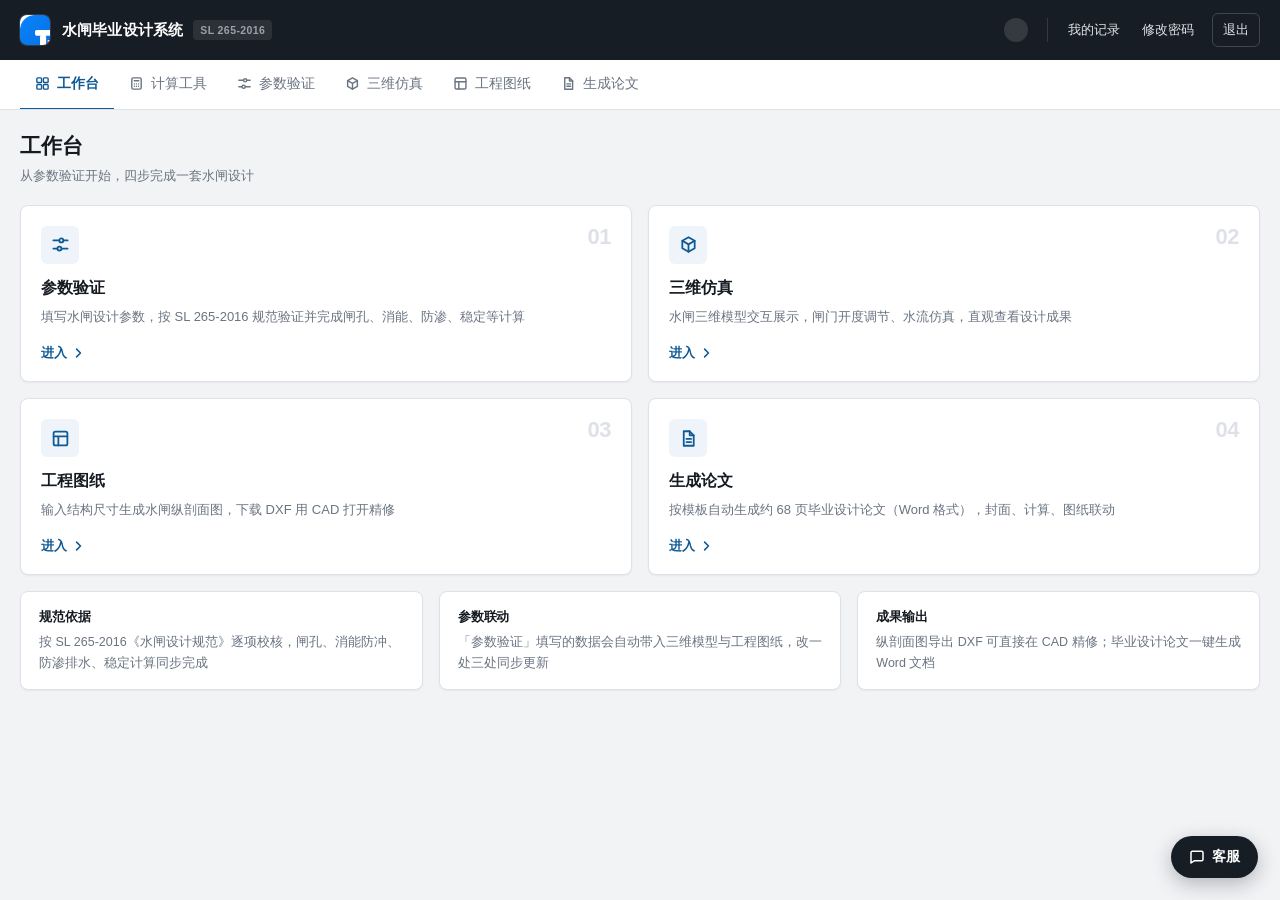
==== index.html @ 99d3f9a5 "修复：删除任务书后第2步仍残留旧识别参数（前端未清空DOM）+ 封面自动回填项一并撤回" ====
<!DOCTYPE html>
<html lang="zh-CN">
<head>
<meta charset="UTF-8">
<meta name="viewport" content="width=device-width, initial-scale=1.0">
<!-- PWA -->
<link rel="manifest" href="/static/manifest.json">
<meta name="theme-color" content="#171d24">
<meta name="apple-mobile-web-app-capable" content="yes">
<meta name="apple-mobile-web-app-status-bar-style" content="black-translucent">
<meta name="apple-mobile-web-app-title" content="水闸设计">
<link rel="icon" type="image/png" sizes="192x192" href="/static/icons/icon-192.png">
<link rel="apple-touch-icon" href="/static/icons/icon-512.png">
<title>水闸设计参数验证与毕业设计论文生成系统</title>
<link rel="stylesheet" href="/static/theme.css">
<style>
/* ================= 骨架 ================= */
.container { max-width: var(--page-w); margin: 0 auto; padding: 22px 20px 64px; }

/* ================= 工作台入口 ================= */
.home-cards { display: none; grid-template-columns: repeat(2, minmax(0, 1fr)); gap: 16px; }
.home-cards.show { display: grid; }
.home-card {
    display: flex; flex-direction: column;
    padding: 20px 20px 18px;
    background: var(--surface); border: 1px solid var(--line);
    border-radius: var(--r-lg); box-shadow: var(--sh-1);
    color: inherit; text-decoration: none;
    transition: border-color .15s, box-shadow .15s, transform .15s;
}
.home-card:hover {
    border-color: #c3ccd8; box-shadow: 0 6px 20px rgba(16,24,40,.10);
    text-decoration: none; transform: translateY(-1px);
}
.hc-top { display: flex; align-items: flex-start; justify-content: space-between; margin-bottom: 14px; }
.hc-icon {
    width: 38px; height: 38px; border-radius: var(--r-md); flex: none;
    display: flex; align-items: center; justify-content: center;
    background: var(--brand-wash); color: var(--brand);
}
.hc-icon svg { width: 19px; height: 19px; }
.hc-step {
    font-size: 22px; font-weight: 700; line-height: 1;
    color: var(--line); letter-spacing: -.02em; font-variant-numeric: tabular-nums;
}
.home-card h3 { font-size: 15.5px; font-weight: 600; margin-bottom: 7px; }
.home-card p { font-size: 13px; color: var(--ink-3); line-height: 1.65; flex: 1; }
.hc-go {
    display: inline-flex; align-items: center; gap: 4px; margin-top: 16px;
    font-size: 12.5px; font-weight: 600; color: var(--brand);
}
.hc-go svg { width: 14px; height: 14px; transition: transform .15s; }
.home-card:hover .hc-go svg { transform: translateX(3px); }

.home-foot { display: none; grid-template-columns: repeat(3, minmax(0, 1fr)); gap: 16px; margin-top: 16px; }
.home-foot.show { display: grid; }
.home-foot .item {
    background: var(--surface); border: 1px solid var(--line);
    border-radius: var(--r-lg); box-shadow: var(--sh-1); padding: 16px 18px;
}
.home-foot .item h4 { font-size: 13px; font-weight: 600; color: var(--ink-1); margin-bottom: 6px; }
.home-foot .item p { font-size: 12.5px; color: var(--ink-3); line-height: 1.65; }

/* ================= 参数表单 ================= */
#mainForm { display: none; }
.form-layout { display: grid; grid-template-columns: 200px minmax(0, 1fr); gap: 18px; align-items: start; }
.form-card {
    background: var(--surface); border: 1px solid var(--line);
    border-radius: var(--r-lg); box-shadow: var(--sh-1); overflow: hidden;
}
.form-card > .notice { margin: 16px 22px 0; }
.plan-seg {
    display: flex; align-items: center; gap: 14px; flex-wrap: wrap;
    padding: 13px 22px; background: var(--surface-2);
    border-bottom: 1px solid var(--line-soft);
}
.plan-seg .seg-label { font-size: 12.5px; font-weight: 600; color: var(--ink-2); }
.plan-seg .seg-note { font-size: 12px; color: var(--ink-4); }
.tand-row.hidden { display: none !important; }
.sub-title { font-size: 14.5px; color: var(--ink-1); margin-bottom: 14px; }

.section + .section { border-top: 1px solid var(--line-soft); }
.section-header {
    display: flex; align-items: center; justify-content: space-between; gap: 12px;
    padding: 13px 22px; cursor: pointer; user-select: none;
    transition: background-color .15s;
}
.section-header:hover { background: var(--surface-2); }
.section-header h2 { font-size: 14.5px; font-weight: 600; display: flex; align-items: center; gap: 10px; }
.section-header .idx {
    min-width: 24px; height: 24px; padding: 0 6px; border-radius: 5px;
    background: var(--brand); color: #fff;
    font-size: 12px; font-weight: 600; letter-spacing: .02em;
    display: flex; align-items: center; justify-content: center;
}
.section-header .arrow { display: flex; color: var(--ink-4); transition: transform .2s; }
.section-header .arrow svg { width: 15px; height: 15px; }
.section-header.collapsed .arrow { transform: rotate(-90deg); }
.section-body { padding: 18px 22px 22px; overflow: hidden; }
.section-body.collapsed { max-height: 0 !important; padding-top: 0 !important; padding-bottom: 0 !important; }

.form-row { display: grid; grid-template-columns: repeat(auto-fill, minmax(212px, 1fr)); gap: 15px 18px; }
.form-row + .form-row { margin-top: 15px; }
.form-group { display: flex; flex-direction: column; }
.form-group label { font-size: 12.5px; font-weight: 500; color: var(--ink-2); margin-bottom: 6px; }
.form-group label .unit { font-size: 11.5px; font-weight: 400; color: var(--ink-4); }
.form-group input, .form-group select, .form-group textarea {
    height: 36px; padding: 0 12px;
    border: 1px solid var(--line); border-radius: var(--r-md);
    font-size: 13.5px; color: var(--ink-1); background: var(--surface);
    transition: border-color .15s, box-shadow .15s;
}
.form-group textarea { height: auto; min-height: 76px; padding: 9px 12px; resize: vertical; }
.form-group input:focus, .form-group select:focus, .form-group textarea:focus {
    outline: none; border-color: var(--brand);
    box-shadow: 0 0 0 3px rgba(15, 90, 148, .12);
}
.form-group input[readonly] { background: var(--surface-2); color: var(--ink-3); }
.form-group .hint { font-size: 11.5px; color: var(--ink-4); margin-top: 5px; }

.actions {
    display: flex; gap: 10px; justify-content: flex-end; flex-wrap: wrap;
    padding: 16px 22px; background: var(--surface-2); border-top: 1px solid var(--line-soft);
}

/* ================= 结果面板 ================= */
.result-panel {
    display: none;
    background: var(--surface); border: 1px solid var(--line);
    border-radius: var(--r-lg); padding: 22px; margin-top: 18px;
    box-shadow: var(--sh-1);
}
.result-panel.show { display: block; }
.result-panel h2 { font-size: 16px; margin-bottom: 16px; display: flex; align-items: center; gap: 10px; flex-wrap: wrap; }
.result-panel > h2:first-child { padding-bottom: 13px; border-bottom: 1px solid var(--line-soft); }

.validation-item {
    display: flex; align-items: flex-start; gap: 10px;
    padding: 9px 14px; margin-bottom: 6px;
    border-radius: var(--r-md); border: 1px solid transparent;
    font-size: 13.5px;
}
.validation-item.pass { background: var(--ok-wash); color: var(--ok); border-color: #cfe6db; }
.validation-item.fail { background: var(--danger-wash); color: var(--danger); border-color: #f0d3d3; }
.validation-item.warn { background: var(--warn-wash); color: var(--warn); border-color: #eddfbe; }

.calc-results { margin-top: 20px; }
.calc-results h3 { font-size: 13.5px; font-weight: 600; margin-bottom: 10px; color: var(--ink-2); }
.calc-results table { width: 100%; border-collapse: collapse; font-size: 13px; }
.calc-results th, .calc-results td { padding: 8px 12px; text-align: left; border-bottom: 1px solid var(--line-soft); }
.calc-results th {
    background: var(--surface-2); color: var(--ink-3);
    font-weight: 600; font-size: 12px; border-bottom: 1px solid var(--line);
}
.calc-results tr:nth-child(even) td { background: #fafbfc; }

.progress-bar { width: 100%; height: 4px; background: var(--line-soft); border-radius: 99px; margin: 18px 0; overflow: hidden; }
.progress-bar .fill { height: 100%; background: var(--brand); border-radius: 99px; transition: width .4s ease; }
.color-dot { width: 8px; height: 8px; border-radius: 50%; flex-shrink: 0; }

/* ================= 三维仿真 ================= */
.model-panel {
    display: none; margin-top: 18px;
    background: var(--surface); border: 1px solid var(--line);
    border-radius: var(--r-lg); box-shadow: var(--sh-1); overflow: hidden;
}
.model-panel.show { display: block; }
.model-header {
    background: var(--bar); color: #fff;
    padding: 11px 20px;
    display: flex; align-items: center; justify-content: space-between;
    gap: 12px; flex-wrap: wrap;
}
.model-header h2 { font-size: 14.5px; font-weight: 600; color: #fff; }
.model-toolbar { display: flex; gap: 6px; flex-wrap: wrap; }
.model-toolbar button {
    height: 28px; padding: 0 11px;
    border: 1px solid rgba(255,255,255,.18); border-radius: var(--r-sm);
    background: transparent; color: var(--bar-ink);
    font-size: 12.5px; font-weight: 500; cursor: pointer;
    transition: background-color .15s, color .15s, border-color .15s;
}
.model-toolbar button:hover { background: rgba(255,255,255,.1); }
.model-toolbar button.active { background: #fff; color: var(--ink-1); border-color: transparent; }
.gate-control {
    display: flex; align-items: center; gap: 14px; flex-wrap: wrap;
    padding: 11px 20px; background: var(--surface-2);
    border-bottom: 1px solid var(--line-soft);
}
.gate-control .gate-label { font-size: 12.5px; font-weight: 600; color: var(--ink-2); white-space: nowrap; }
.gate-control input[type="range"] { flex: 1; min-width: 160px; accent-color: var(--brand); cursor: pointer; }
.gate-control .gate-value {
    font-size: 13px; font-weight: 600; color: var(--brand);
    min-width: 42px; text-align: center; font-variant-numeric: tabular-nums;
}
.gate-control .gate-flow { font-size: 12px; color: var(--ink-3); white-space: nowrap; }
/* 论文页双栏 */
.thesis-layout { display: grid; grid-template-columns: minmax(0, 1fr) 300px; gap: 24px; align-items: start; }
.thesis-form { grid-template-columns: repeat(auto-fill, minmax(210px, 1fr)); }
.side-card {
    background: var(--surface-2); border: 1px solid var(--line);
    border-radius: var(--r-lg); padding: 18px;
}
.side-label { font-size: 11.5px; font-weight: 600; letter-spacing: .05em; color: var(--ink-4); }
.side-note { font-size: 13px; color: var(--ink-2); margin-top: 6px; line-height: 1.6; }
.side-btn { width: 100%; margin-top: 16px; }
.side-list { margin: 16px 0 0; padding: 16px 0 0; list-style: none; border-top: 1px solid var(--line); }
.side-list li { position: relative; padding-left: 15px; font-size: 12.5px; color: var(--ink-3); line-height: 1.75; }
.side-list li::before {
    content: ''; position: absolute; left: 0; top: 9px;
    width: 5px; height: 5px; border-radius: 50%; background: var(--ink-4);
}
.side-card .status { font-size: 12.5px; color: var(--ink-4); margin-top: 10px; text-align: center; }
.sub-note { font-size: 12px; font-weight: 400; color: var(--ink-4); margin-left: 8px; }

/* ---- 上传卡片 ---- */
.doc-grid { display: grid; grid-template-columns: repeat(2, minmax(0, 1fr)); gap: 16px; }
.doc-card {
    background: var(--surface); border: 1px solid var(--line);
    border-radius: var(--r-lg); padding: 16px 16px 14px;
    transition: border-color .15s, box-shadow .15s;
}
.doc-card.filled { border-color: #a9c7ea; box-shadow: 0 0 0 3px rgba(0,102,204,.06); }
.doc-head { display: flex; align-items: center; gap: 8px; margin-bottom: 5px; }
.doc-badge {
    font-size: 10.5px; font-weight: 600; padding: 2px 7px; border-radius: 5px;
    background: #fdecec; color: #c0392b; letter-spacing: .02em;
}
.doc-badge-opt { background: var(--brand-wash); color: var(--brand); }
.doc-name { font-size: 13.5px; font-weight: 600; color: var(--ink-1); }
.doc-desc { font-size: 12px; color: var(--ink-4); line-height: 1.6; margin-bottom: 12px; min-height: 34px; }
.doc-drop {
    display: flex; flex-direction: column; align-items: center; justify-content: center; gap: 5px;
    padding: 20px 12px; cursor: pointer; text-align: center;
    border: 1.5px dashed var(--line); border-radius: var(--r-md);
    background: var(--surface-2);
    transition: border-color .15s, background-color .15s;
}
.doc-drop:hover { border-color: var(--brand); background: var(--brand-wash); }
.doc-drop input[type=file] { display: none; }
.doc-ico { display: flex; color: var(--ink-4); }
.doc-ico svg { width: 22px; height: 22px; }
.doc-cta { font-size: 12.5px; font-weight: 600; color: var(--brand); }
.doc-hint { font-size: 11.5px; color: var(--ink-4); }
.doc-file {
    display: flex; align-items: center; gap: 9px; margin-top: 12px;
    padding: 10px 12px; border-radius: var(--r-md);
    background: #f3f8fd; border: 1px solid #cfe1f4;
}
.doc-ok { display: flex; color: #1d8348; flex: none; }
.doc-ok svg { width: 14px; height: 14px; }
.doc-file-name {
    flex: 1; min-width: 0; font-size: 12.5px; color: var(--ink-1);
    overflow: hidden; text-overflow: ellipsis; white-space: nowrap;
}
.doc-del {
    flex: none; font-size: 12px; color: var(--ink-4); cursor: pointer;
    background: none; border: none; padding: 2px 4px;
}
.doc-del:hover { color: #c0392b; text-decoration: underline; }
.doc-msg { font-size: 12px; line-height: 1.6; margin-top: 9px; }
.doc-msg.ok { color: #1d8348; }
.doc-msg.warn { color: #b7791f; }
.doc-msg.err { color: #c0392b; }
.doc-card.uploading .doc-drop { opacity: .55; pointer-events: none; }

/* ---- 解析结果校对表 ---- */
.parse-grid {
    display: grid; grid-template-columns: repeat(auto-fill, minmax(230px, 1fr));
    gap: 12px 16px; margin-top: 14px;
    padding: 16px 18px; border: 1px solid var(--line); border-radius: var(--r-lg);
    background: var(--surface-2);
}
.parse-item { display: flex; flex-direction: column; }
.parse-item label {
    font-size: 12px; font-weight: 500; color: var(--ink-2); margin-bottom: 5px;
    display: flex; align-items: center; gap: 5px;
}
.parse-item label .unit { font-size: 11px; font-weight: 400; color: var(--ink-4); }
.parse-item input {
    height: 32px; padding: 0 10px; font-size: 13px;
    border: 1px solid var(--line); border-radius: var(--r-md);
    background: var(--surface); color: var(--ink-1);
}
.parse-item input:focus { outline: none; border-color: var(--brand); box-shadow: 0 0 0 3px rgba(0,102,204,.10); }
.parse-item .from {
    font-size: 10.5px; color: var(--ink-4); margin-top: 4px;
    overflow: hidden; text-overflow: ellipsis; white-space: nowrap;
}
.parse-empty { font-size: 13px; color: var(--ink-4); padding: 14px 2px; }

.model-body {
    position: relative; width: 100%; height: clamp(440px, 64vh, 720px);
    background: linear-gradient(180deg, #d9e7f3 0%, #eaf1f7 55%, #f6f8fa 100%);
    cursor: grab;
}
.model-body:active { cursor: grabbing; }
.model-body canvas { display: block; }
.model-legend {
    position: absolute; bottom: 14px; left: 14px;
    background: rgba(21,26,33,.82); color: #e6eaf0;
    padding: 8px 12px; border-radius: var(--r-md);
    font-size: 11.5px; line-height: 1.9;
}
.model-legend span { display: inline-block; margin-right: 12px; }
.model-legend .dot { display: inline-block; width: 9px; height: 9px; border-radius: 2px; margin-right: 5px; vertical-align: middle; }
.model-info {
    position: absolute; top: 14px; right: 14px;
    background: rgba(21,26,33,.82); color: #e6eaf0;
    padding: 7px 12px; border-radius: var(--r-md);
    font-size: 11.5px; text-align: right;
}

/* ================= 加载遮罩 ================= */
.loading {
    display: none; position: fixed; inset: 0; z-index: 1000;
    background: rgba(18,24,32,.55); backdrop-filter: blur(2px);
    flex-direction: column; justify-content: center; align-items: center;
}
.loading.show { display: flex; }
.loading-text { color: #fff; margin-top: 14px; font-size: 14px; font-weight: 500; }

/* ================= 移动端 ================= */
@media (max-width: 1080px) {
    .form-layout { grid-template-columns: 1fr; }
    .rail { display: none; }
    .thesis-layout { grid-template-columns: 1fr; }
    .doc-grid { grid-template-columns: 1fr; }
    .home-foot { grid-template-columns: 1fr; }
}
@media (max-width: 768px) {
    .container { padding: 16px 12px 48px; }
    .home-cards { grid-template-columns: 1fr; }
    .form-row { grid-template-columns: 1fr; }
    .plan-seg { padding: 12px 16px; gap: 10px; }
    .section-header { padding: 13px 16px; }
    .section-body { padding: 16px 16px 20px; }
    .actions { flex-direction: column-reverse; }
    .actions .btn { width: 100%; }
    .result-panel { padding: 16px; }
    .model-body { height: 340px; }
    .model-toolbar button { padding: 0 8px; font-size: 11.5px; }
    .home-card { padding: 16px; }
    .hc-go { display: none; }
}
</style>

</head>
<body>
<header class="appbar">
    <div class="appbar-in">
        <img class="appbar-logo" src="/static/icons/icon-192.png" alt="">
        <div class="appbar-text">
            <h1>水闸毕业设计系统</h1>
            <span class="ver">SL 265-2016</span>
        </div>
        <nav class="appbar-user">
            <span class="me"><span class="av" id="userAvatar"></span><span id="userName"></span></span>
            <a href="/records">我的记录</a>
            <a href="/change-password">修改密码</a>
            <a href="/admin" id="adminLink" style="display:none">管理</a>
            <a href="/logout" class="out">退出</a>
        </nav>
    </div>
</header>

<nav class="navbar">
  <div class="navbar-in" id="flowNav">
        <a href="/" data-m="home"><svg viewBox="0 0 16 16" fill="none" stroke="currentColor" stroke-width="1.5" stroke-linecap="round" stroke-linejoin="round"><rect x="2" y="2" width="5" height="5" rx="1"/><rect x="9" y="2" width="5" height="5" rx="1"/><rect x="2" y="9" width="5" height="5" rx="1"/><rect x="9" y="9" width="5" height="5" rx="1"/></svg>工作台</a>
        <a href="/tool" data-m="tool"><svg viewBox="0 0 16 16" fill="none" stroke="currentColor" stroke-width="1.5" stroke-linecap="round" stroke-linejoin="round"><rect x="3" y="2" width="10" height="12" rx="1.5"/><path d="M5.6 5h4.8"/><path d="M5.8 8.4h.01M8 8.4h.01M10.2 8.4h.01M5.8 11h.01M8 11h.01M10.2 11h.01"/></svg>计算工具</a>
        <a href="/verify" data-m="verify"><svg viewBox="0 0 16 16" fill="none" stroke="currentColor" stroke-width="1.5" stroke-linecap="round" stroke-linejoin="round"><path d="M2 4.6h5M10.6 4.6H14M2 11.4h3.4M9 11.4H14"/><circle cx="8.7" cy="4.6" r="1.7"/><circle cx="7.1" cy="11.4" r="1.7"/></svg>参数验证</a>
        <a href="/model" data-m="model"><svg viewBox="0 0 16 16" fill="none" stroke="currentColor" stroke-width="1.5" stroke-linecap="round" stroke-linejoin="round"><path d="M8 1.9l5.2 3v6.2L8 14.1 2.8 11.1V4.9z"/><path d="M2.8 4.9L8 7.9l5.2-3M8 7.9v6.2"/></svg>三维仿真</a>
        <a href="/drawing" data-m="drawing"><svg viewBox="0 0 16 16" fill="none" stroke="currentColor" stroke-width="1.5" stroke-linecap="round" stroke-linejoin="round"><rect x="2.2" y="2.2" width="11.6" height="11.6" rx="1.4"/><path d="M2.2 6.2h11.6M6.2 6.2v7.6"/></svg>工程图纸</a>
        <a href="/thesis" data-m="thesis"><svg viewBox="0 0 16 16" fill="none" stroke="currentColor" stroke-width="1.5" stroke-linecap="round" stroke-linejoin="round"><path d="M4 1.9h5l3.4 3.4v8.8H4z"/><path d="M9 1.9v3.4h3.4"/><path d="M6.3 8.4h3.9M6.3 11h3.9"/></svg>生成论文</a>
    
  </div>
</nav>

<div class="container">

    <!-- 页头（按页面模式由 JS 填充） -->
    <div class="page-head">
        <div>
            <h1 id="phTitle">工作台</h1>
            <p id="phSub">从参数验证开始，四步完成一套水闸设计</p>
        </div>
        <div class="ph-side" id="phSide"></div>
    </div>

    <!-- 工作台首页 -->
    <div id="homeCards" class="home-cards">
        <a class="home-card" href="/verify">
            <div class="hc-top">
                <span class="hc-icon"><svg viewBox="0 0 16 16" fill="none" stroke="currentColor" stroke-width="1.5" stroke-linecap="round" stroke-linejoin="round"><path d="M2 4.6h5M10.6 4.6H14M2 11.4h3.4M9 11.4H14"/><circle cx="8.7" cy="4.6" r="1.7"/><circle cx="7.1" cy="11.4" r="1.7"/></svg></span>
                <span class="hc-step">01</span>
            </div>
            <h3>参数验证</h3>
            <p>填写水闸设计参数，按 SL 265-2016 规范验证并完成闸孔、消能、防渗、稳定等计算</p>
            <span class="hc-go">进入<svg viewBox="0 0 16 16" fill="none" stroke="currentColor" stroke-width="1.8" stroke-linecap="round" stroke-linejoin="round"><path d="M6.4 3.6L10.8 8l-4.4 4.4"/></svg></span>
        </a>
        <a class="home-card" href="/model">
            <div class="hc-top">
                <span class="hc-icon"><svg viewBox="0 0 16 16" fill="none" stroke="currentColor" stroke-width="1.5" stroke-linecap="round" stroke-linejoin="round"><path d="M8 1.9l5.2 3v6.2L8 14.1 2.8 11.1V4.9z"/><path d="M2.8 4.9L8 7.9l5.2-3M8 7.9v6.2"/></svg></span>
                <span class="hc-step">02</span>
            </div>
            <h3>三维仿真</h3>
            <p>水闸三维模型交互展示，闸门开度调节、水流仿真，直观查看设计成果</p>
            <span class="hc-go">进入<svg viewBox="0 0 16 16" fill="none" stroke="currentColor" stroke-width="1.8" stroke-linecap="round" stroke-linejoin="round"><path d="M6.4 3.6L10.8 8l-4.4 4.4"/></svg></span>
        </a>
        <a class="home-card" href="/drawing">
            <div class="hc-top">
                <span class="hc-icon"><svg viewBox="0 0 16 16" fill="none" stroke="currentColor" stroke-width="1.5" stroke-linecap="round" stroke-linejoin="round"><rect x="2.2" y="2.2" width="11.6" height="11.6" rx="1.4"/><path d="M2.2 6.2h11.6M6.2 6.2v7.6"/></svg></span>
                <span class="hc-step">03</span>
            </div>
            <h3>工程图纸</h3>
            <p>输入结构尺寸生成水闸纵剖面图，下载 DXF 用 CAD 打开精修</p>
            <span class="hc-go">进入<svg viewBox="0 0 16 16" fill="none" stroke="currentColor" stroke-width="1.8" stroke-linecap="round" stroke-linejoin="round"><path d="M6.4 3.6L10.8 8l-4.4 4.4"/></svg></span>
        </a>
        <a class="home-card" href="/thesis">
            <div class="hc-top">
                <span class="hc-icon"><svg viewBox="0 0 16 16" fill="none" stroke="currentColor" stroke-width="1.5" stroke-linecap="round" stroke-linejoin="round"><path d="M4 1.9h5l3.4 3.4v8.8H4z"/><path d="M9 1.9v3.4h3.4"/><path d="M6.3 8.4h3.9M6.3 11h3.9"/></svg></span>
                <span class="hc-step">04</span>
            </div>
            <h3>生成论文</h3>
            <p>按模板自动生成约 68 页毕业设计论文（Word 格式），封面、计算、图纸联动</p>
            <span class="hc-go">进入<svg viewBox="0 0 16 16" fill="none" stroke="currentColor" stroke-width="1.8" stroke-linecap="round" stroke-linejoin="round"><path d="M6.4 3.6L10.8 8l-4.4 4.4"/></svg></span>
        </a>
    </div>

    <!-- 工作台底部说明 -->
    <div class="home-foot" id="homeFoot">
        <div class="item">
            <h4>规范依据</h4>
            <p>按 SL 265-2016《水闸设计规范》逐项校核，闸孔、消能防冲、防渗排水、稳定计算同步完成</p>
        </div>
        <div class="item">
            <h4>参数联动</h4>
            <p>「参数验证」填写的数据会自动带入三维模型与工程图纸，改一处三处同步更新</p>
        </div>
        <div class="item">
            <h4>成果输出</h4>
            <p>纵剖面图导出 DXF 可直接在 CAD 精修；毕业设计论文一键生成 Word 文档</p>
        </div>
    </div>

    <div id="mainForm">
      <div class="form-layout">

        <!-- 左侧参数目录（JS 依据分区生成） -->
        <aside class="rail" id="formRail"></aside>

        <div class="form-main">
          <div class="form-card">
        <div class="plan-seg">
            <span class="seg-label">河道断面方案</span>
            <div class="seg">
                <button type="button" id="planAbtn" class="active" onclick="setTandPlan('A')">带滩地 · 复式断面</button>
                <button type="button" id="planBbtn" onclick="setTandPlan('B')">不带滩地 · 梯形断面</button>
            </div>
            <span class="seg-note" id="planTip">按实际河段选择，可随时切换</span>
        </div>
            <div class="notice notice-info" style="margin:0 0 0">
            <svg viewBox="0 0 16 16" fill="none" stroke="currentColor" stroke-width="1.5" stroke-linecap="round" stroke-linejoin="round"><circle cx="8" cy="8" r="6.1"/><path d="M8 7.3v3.9M8 5.2h.01"/></svg>
            <div><b>重要参数（计算必需）</b> — 请填写以下参数用于计算；如缺少某部分数据，可直接按默认值。</div>
        </div>

        <!-- 断面方案切换：带滩地（复式断面）/ 不带滩地（单一主槽） -->


        <!-- Section 2: 流域及河道参数 -->
        
        

        <!-- Section 2: 流域及河道参数 -->
        <div class="section">
            <div class="section-header" onclick="toggleSection(this)">
                <h2><span class="idx">一</span>流域及河道参数</h2>
                <span class="arrow"><svg viewBox="0 0 16 16" fill="none" stroke="currentColor" stroke-width="1.6" stroke-linecap="round" stroke-linejoin="round"><path d="M4 6.2l4 4 4-4"/></svg></span>
            </div>
            <div class="section-body" id="section2">
                <div class="form-row">
                    <div class="form-group">
                        <label>河流名称</label>
                        <input type="text" id="riverName" value="滏阳河" placeholder="例如：滏阳河">
                    </div>
                    <div class="form-group">
                        <label>海河水系名称</label>
                        <input type="text" id="riverSystem" value="子牙河系" placeholder="例如：子牙河系">
                    </div>
                    <div class="form-group">
                        <label>河道全长 <span class="unit">(km)</span></label>
                        <input type="number" id="riverLength" value="403" step="0.1">
                    </div>
                    <div class="form-group">
                        <label>境内河长 <span class="unit">(km)</span></label>
                        <input type="number" id="riverLengthLocal" value="184" step="0.1">
                    </div>
                    <div class="form-group">
                        <label>流域面积 <span class="unit">(km²)</span></label>
                        <input type="number" id="basinArea" value="2747.8" step="0.1">
                    </div>
                    <div class="form-group">
                        <label>上游水库名称</label>
                        <input type="text" id="upReservoir" value="东武仕水库" placeholder="上游水库名称">
                    </div>
                    <div class="form-group">
                        <label>水库控制流域面积 <span class="unit">(km²)</span></label>
                        <input type="number" id="reservoirArea" value="340" step="0.1">
                    </div>
                    <div class="form-group">
                        <label>水库总库容 <span class="unit">(亿m³)</span></label>
                        <input type="number" id="reservoirCapacity" value="1.615" step="0.001">
                    </div>
                    <div class="form-group">
                        <label>水库源头至坝址长度 <span class="unit">(km)</span></label>
                        <input type="number" id="reservoirLength" value="65" step="0.1">
                    </div>
                </div>
                <div class="form-row">
                    <div class="form-group">
                        <label>河道断面形式</label>
                        <select id="channelType">
                            <option value="复式断面" selected>复式断面</option>
                            <option value="梯形断面">梯形断面</option>
                            <option value="矩形断面">矩形断面</option>
                        </select>
                    </div>
                    <div class="form-group">
                        <label>河道设计底宽 <span class="unit">(m)</span></label>
                        <input type="number" id="channelBottomWidth" value="20" step="0.1">
                    </div>
                    <div class="form-group">
                        <label>河道设计边坡</label>
                        <input type="text" id="channelSlope" value="1:2" placeholder="例如：1:2">
                    </div>
                    <div class="form-group tand-row">
                        <label>滩地设计高程 <span class="unit">(m)</span></label>
                        <input type="number" id="floodplainElevation" value="75.00" step="0.01">
                    </div>
                    <div class="form-group tand-row">
                        <label>滩地平均宽度 <span class="unit">(m)</span></label>
                        <input type="number" id="floodplainWidth" value="8.5" step="0.1">
                    </div>
                    <div class="form-group">
                        <label>闸址河段设计纵坡</label>
                        <input type="text" id="channelSlopeRatio" value="1/1410" placeholder="例如：1/1410">
                    </div>
                    <div class="form-group">
                        <label>主河槽糙率系数 n</label>
                        <input type="number" id="mainChannelRoughness" value="0.03" step="0.001">
                    </div>
                    <div class="form-group tand-row">
                        <label>滩地糙率系数 n</label>
                        <input type="number" id="floodplainRoughness" value="0.06" step="0.001">
                    </div>
                </div>
            </div>
        </div>
        
                

        <!-- Section 3: 水文设计参数 -->
        <div class="section">
            <div class="section-header" onclick="toggleSection(this)">
                <h2><span class="idx">二</span>水文设计参数</h2>
                <span class="arrow"><svg viewBox="0 0 16 16" fill="none" stroke="currentColor" stroke-width="1.6" stroke-linecap="round" stroke-linejoin="round"><path d="M4 6.2l4 4 4-4"/></svg></span>
            </div>
            <div class="section-body" id="section3">
                <div class="form-row">
                    <div class="form-group">
                        <label>设计洪水标准 <span class="unit">(年一遇)</span></label>
                        <input type="number" id="floodStandard" value="20" step="1">
                    </div>
                    <div class="form-group">
                        <label>设计洪水流量 <span class="unit">(m³/s)</span></label>
                        <input type="number" id="designFlow" value="174" step="0.1">
                    </div>
                    <div class="form-group">
                        <label>校核洪水流量 <span class="unit">(m³/s)</span></label>
                        <input type="number" id="checkFlow" value="250" step="0.1">
                    </div>
                    <div class="form-group">
                        <label>校核洪水位 <span class="unit">(m)</span></label>
                        <input type="number" id="checkWaterLevel" value="78.60" step="0.01">
                    </div>
                    <div class="form-group">
                        <label>闸下设计水位 <span class="unit">(m)</span></label>
                        <input type="number" id="downstreamWaterLevel" value="77.52" step="0.01">
                    </div>
                    <div class="form-group">
                        <label>正常蓄水位 <span class="unit">(m)</span></label>
                        <input type="number" id="normalStorageLevel" value="76.60" step="0.01">
                    </div>
                    <div class="form-group">
                        <label>设计闸底板高程 <span class="unit">(m)</span></label>
                        <input type="number" id="gateSillElevation" value="73.10" step="0.01">
                    </div>
                    <div class="form-group">
                        <label>闸址现状地面高程 <span class="unit">(m)</span></label>
                        <input type="number" id="groundElevation" value="78.80" step="0.01">
                    </div>
                    <div class="form-group">
                        <label>上游行进流速 <span class="unit">(m/s)</span></label>
                        <input type="number" id="approachVelocity" value="0" step="0.01">
                        <span class="hint">通常不计入行进流速时为0</span>
                    </div>
                    <div class="form-group">
                        <label>计算风速 <span class="unit">(m/s)</span></label>
                        <input type="number" id="windSpeed" value="22.5" step="0.1">
                    </div>
                </div>
            </div>
        </div>
        
                

        <!-- Section 6: 闸孔设计参数 -->
        <div class="section">
            <div class="section-header" onclick="toggleSection(this)">
                <h2><span class="idx">三</span>闸孔设计参数</h2>
                <span class="arrow"><svg viewBox="0 0 16 16" fill="none" stroke="currentColor" stroke-width="1.6" stroke-linecap="round" stroke-linejoin="round"><path d="M4 6.2l4 4 4-4"/></svg></span>
            </div>
            <div class="section-body" id="section6">
                <div class="form-row">
                    <div class="form-group">
                        <label>闸孔总净宽 <span class="unit">(m) — 自动计算</span></label>
                        <input type="number" id="gateTotalWidth" value="0" step="0.01" readonly>
                    </div>
                    <div class="form-group">
                        <label>单孔净宽 <span class="unit">(m)</span></label>
                        <input type="number" id="singleGateWidth" value="6" step="0.1">
                    </div>
                    <div class="form-group">
                        <label>闸孔数量 <span class="unit">(孔)</span></label>
                        <input type="number" id="gateCount" value="3" step="1">
                    </div>
                    <div class="form-group">
                        <label>中墩厚度 <span class="unit">(m)</span></label>
                        <input type="number" id="middlePierThickness" value="1.2" step="0.1">
                    </div>
                    <div class="form-group">
                        <label>边墩厚度 <span class="unit">(m)</span></label>
                        <input type="number" id="sidePierThickness" value="1.0" step="0.1">
                    </div>
                    <div class="form-group">
                        <label>闸底板顺水流方向长度 <span class="unit">(m)</span></label>
                        <input type="number" id="floorLength" value="14" step="0.1">
                    </div>
                    <div class="form-group">
                        <label>闸底板厚度 <span class="unit">(m)</span></label>
                        <input type="number" id="floorThickness" value="1.2" step="0.1">
                    </div>
                    <div class="form-group">
                        <label>铺盖长度 <span class="unit">(m)</span></label>
                        <input type="number" id="blanketLength" value="15" step="0.1">
                    </div>
                    <div class="form-group">
                        <label>铺盖厚度 <span class="unit">(m)</span></label>
                        <input type="number" id="blanketThickness" value="0.5" step="0.1">
                    </div>
                </div>
            </div>
        </div>
        
                

        <!-- Section 7: 消能防冲参数 -->
        <div class="section">
            <div class="section-header" onclick="toggleSection(this)">
                <h2><span class="idx">四</span>消能防冲设计参数</h2>
                <span class="arrow"><svg viewBox="0 0 16 16" fill="none" stroke="currentColor" stroke-width="1.6" stroke-linecap="round" stroke-linejoin="round"><path d="M4 6.2l4 4 4-4"/></svg></span>
            </div>
            <div class="section-body" id="section7">
                <div class="form-row">
                    <div class="form-group">
                        <label>水跃淹没系数 σ₀</label>
                        <input type="number" id="jumpSubmergence" value="1.05" step="0.01">
                    </div>
                    <div class="form-group">
                        <label>水跃长度校正系数 β</label>
                        <input type="number" id="jumpCorrection" value="0.75" step="0.01">
                    </div>
                    <div class="form-group">
                        <label>水流动能校正系数 α</label>
                        <input type="number" id="kineticCorrection" value="1.0" step="0.01">
                    </div>
                    <div class="form-group">
                        <label>消力池底板计算系数 K₁</label>
                        <input type="number" id="stillingBasinK1" value="0.2" step="0.01">
                    </div>
                    <div class="form-group">
                        <label>海漫长度计算系数 Ks</label>
                        <input type="number" id="riprapKs" value="9" step="1">
                    </div>
                    <div class="form-group">
                        <label>过闸单宽流量 <span class="unit">(m³/s/m) — 自动计算</span></label>
                        <input type="number" id="unitDischarge" value="0" step="0.001" readonly>
                    </div>
                    <div class="form-group">
                        <label>河床土质类型</label>
                        <select id="bedMaterial">
                            <option value="粉质黏土" selected>粉质黏土</option>
                            <option value="粉砂、细砂">粉砂、细砂</option>
                            <option value="中砂、粗砂、粉质土壤">中砂、粗砂、粉质土壤</option>
                            <option value="坚硬黏土">坚硬黏土</option>
                        </select>
                    </div>
                    <div class="form-group">
                        <label>消力池末端河床水深 <span class="unit">(m)</span></label>
                        <input type="number" id="downstreamDepth" value="4.42" step="0.01">
                    </div>
                    <div class="form-group">
                        <label>海漫末端不冲流速 <span class="unit">(m/s)</span></label>
                        <input type="number" id="nonScouringVelocity" value="0.7" step="0.1">
                    </div>
                    <div class="form-group">
                        <label>消力池首端宽度 <span class="unit">(m)</span></label>
                        <input type="number" id="stillingPoolB1" value="22.4" step="0.1">
                    </div>
                    <div class="form-group">
                        <label>消力池末端宽度 <span class="unit">(m)</span></label>
                        <input type="number" id="stillingPoolB2" value="22.4" step="0.1">
                    </div>
                </div>
            </div>
        </div>
        <div class="notice notice-warn" style="margin:24px 0 14px">
            <svg viewBox="0 0 16 16" fill="none" stroke="currentColor" stroke-width="1.5" stroke-linecap="round" stroke-linejoin="round"><circle cx="8" cy="8" r="6.1"/><path d="M8 7.3v3.9M8 5.2h.01"/></svg>
            <div><b>次要参数（可选）</b> — 以下参数一般保持默认即可，按需修改。</div>
        </div>
        
        
        <!-- Section 1: 基本信息 -->
        <div class="section">
            <div class="section-header" onclick="toggleSection(this)">
                <h2><span class="idx">五</span>基本信息</h2>
                <span class="arrow"><svg viewBox="0 0 16 16" fill="none" stroke="currentColor" stroke-width="1.6" stroke-linecap="round" stroke-linejoin="round"><path d="M4 6.2l4 4 4-4"/></svg></span>
            </div>
            <div class="section-body" id="section1">
                <div class="form-row">
                    <div class="form-group">
                        <label>项目/水闸名称</label>
                        <input type="text" id="projectName" value="" placeholder="请输入项目名称">
                    </div>
                    <div class="form-group">
                        <label>项目简称 <span class="unit">(正文用)</span></label>
                        <input type="text" id="projectShort" value="" placeholder="请输入项目简称">
                    </div>
                    <div class="form-group">
                        <label>项目缩写 <span class="unit">(英文用)</span></label>
                        <input type="text" id="projectAbbr" value="" placeholder="请输入项目缩写">
                    </div>
                    <div class="form-group">
                        <label>学校名称</label>
                        <input type="text" id="university" value="" placeholder="请输入学校名称">
                    </div>
                    <div class="form-group">
                        <label>学生姓名</label>
                        <input type="text" id="studentName" value="" placeholder="请输入姓名">
                    </div>
                    <div class="form-group">
                        <label>学号</label>
                        <input type="text" id="studentId" value="" placeholder="请输入学号">
                    </div>
                    <div class="form-group">
                        <label>学院</label>
                        <input type="text" id="college" value="" placeholder="请输入学院">
                    </div>
                    <div class="form-group">
                        <label>专业班级</label>
                        <input type="text" id="majorClass" value="" placeholder="请输入专业班级">
                    </div>
                    <div class="form-group">
                        <label>指导教师</label>
                        <input type="text" id="advisor" value="" placeholder="请输入指导教师">
                    </div>
                    <div class="form-group">
                        <label>日期 <span class="unit">(年-月-日)</span></label>
                        <input type="text" id="thesisDate" value="" placeholder="请输入日期">
                    </div>
                </div>
            </div>
        </div>
        
                

        <!-- Section 4: 工程地质参数 -->
        <div class="section">
            <div class="section-header" onclick="toggleSection(this)">
                <h2><span class="idx">六</span>工程地质参数</h2>
                <span class="arrow"><svg viewBox="0 0 16 16" fill="none" stroke="currentColor" stroke-width="1.6" stroke-linecap="round" stroke-linejoin="round"><path d="M4 6.2l4 4 4-4"/></svg></span>
            </div>
            <div class="section-body" id="section4">
                <div class="form-row">
                    <div class="form-group">
                        <label>闸基持力层类型</label>
                        <select id="foundationType">
                            <option value="卵石（土）" selected>卵石（土）</option>
                            <option value="细砂">细砂</option>
                            <option value="砂壤土">砂壤土</option>
                            <option value="壤土">壤土</option>
                            <option value="黏土">黏土</option>
                            <option value="中砂">中砂</option>
                        </select>
                    </div>
                    <div class="form-group">
                        <label>地基承载力特征值 <span class="unit">(kPa)</span></label>
                        <input type="number" id="foundationBearing" value="300" step="1">
                    </div>
                    <div class="form-group">
                        <label>闸基摩擦系数 f</label>
                        <input type="number" id="frictionCoefficient" value="0.50" step="0.01">
                    </div>
                    <div class="form-group">
                        <label>持力层厚度 <span class="unit">(m)</span></label>
                        <input type="text" id="bearingLayerThickness" value="7.00-11.10" placeholder="范围或数值">
                    </div>
                    <div class="form-group">
                        <label>持力层底高程 <span class="unit">(m)</span></label>
                        <input type="text" id="bearingLayerBottom" value="60.11-62.07" placeholder="范围或数值">
                    </div>
                    <div class="form-group">
                        <label>压缩模量 Es1-2 <span class="unit">(MPa)</span></label>
                        <input type="number" id="compressionModulus" value="24" step="0.1">
                    </div>
                    <div class="form-group">
                        <label>渗透系数 k <span class="unit">(cm/s)</span></label>
                        <input type="number" id="permeabilityCoefficient" value="0.001" step="0.0001">
                    </div>
                    <div class="form-group">
                        <label>卵石含量 <span class="unit">(%)</span></label>
                        <input type="text" id="gravelContent" value="50-80" placeholder="范围">
                    </div>
                    <div class="form-group">
                        <label>卵石粒径范围 <span class="unit">(cm)</span></label>
                        <input type="text" id="gravelSize" value="2-20" placeholder="例如：2-20">
                    </div>
                    <div class="form-group">
                        <label>排水条件</label>
                        <select id="drainageCondition">
                            <option value="有滤层" selected>有滤层</option>
                            <option value="无滤层">无滤层</option>
                        </select>
                    </div>
                </div>
                <div class="form-row">
                    <div class="form-group">
                        <label>地震基本烈度</label>
                        <select id="seismicIntensity">
                            <option value="6">VI度</option>
                            <option value="7">VII度</option>
                            <option value="8" selected>VIII度</option>
                            <option value="9">IX度</option>
                        </select>
                    </div>
                    <div class="form-group">
                        <label>地震动峰值加速度 <span class="unit">(g)</span></label>
                        <input type="number" id="seismicAcceleration" value="0.20" step="0.01">
                    </div>
                    <div class="form-group">
                        <label>地质年代</label>
                        <input type="text" id="geologicalAge" value="第四系全新统冲洪积" placeholder="地质年代">
                    </div>
                </div>
            </div>
        </div>
        
                

        <!-- Section 5: 建筑物设计等级 -->
        <div class="section">
            <div class="section-header" onclick="toggleSection(this)">
                <h2><span class="idx">七</span>建筑物设计等级与结构类型</h2>
                <span class="arrow"><svg viewBox="0 0 16 16" fill="none" stroke="currentColor" stroke-width="1.6" stroke-linecap="round" stroke-linejoin="round"><path d="M4 6.2l4 4 4-4"/></svg></span>
            </div>
            <div class="section-body" id="section5">
                <div class="form-row">
                    <div class="form-group">
                        <label>永久性水工建筑物级别</label>
                        <select id="structureGrade">
                            <option value="1">1级</option>
                            <option value="2">2级</option>
                            <option value="3">3级</option>
                            <option value="4" selected>4级</option>
                            <option value="5">5级</option>
                        </select>
                    </div>
                    <div class="form-group">
                        <label>水闸类型</label>
                        <select id="sluiceType">
                            <option value="开敞式" selected>开敞式</option>
                            <option value="胸墙式">胸墙式</option>
                            <option value="涵洞式">涵洞式</option>
                        </select>
                    </div>
                    <div class="form-group">
                        <label>堰型</label>
                        <select id="weirType">
                            <option value="宽顶堰" selected>宽顶堰</option>
                            <option value="实用堰">实用堰</option>
                            <option value="薄壁堰">薄壁堰</option>
                        </select>
                    </div>
                    <div class="form-group">
                        <label>闸室结构形式</label>
                        <select id="chamberStructureType">
                            <option value="整体式" selected>整体式（三孔一联）</option>
                            <option value="分离式">分离式</option>
                        </select>
                    </div>
                    <div class="form-group">
                        <label>闸门类型</label>
                        <select id="gateType">
                            <option value="平面钢闸门" selected>平面钢闸门</option>
                            <option value="弧形钢闸门">弧形钢闸门</option>
                            <option value="翻板闸门">翻板闸门</option>
                        </select>
                    </div>
                    <div class="form-group">
                        <label>水闸功能</label>
                        <select id="sluiceFunction">
                            <option value="节制闸" selected>节制闸（蓄水+泄洪）</option>
                            <option value="进水闸">进水闸</option>
                            <option value="分洪闸">分洪闸</option>
                            <option value="排水闸">排水闸</option>
                        </select>
                    </div>
                    <div class="form-group">
                        <label>闸墩与两岸连接方式</label>
                        <select id="bankConnection">
                            <option value="边墩直接连接" selected>边墩直接连接</option>
                            <option value="翼墙连接">翼墙连接</option>
                        </select>
                    </div>
                </div>
            </div>
        </div>
        
                

        <!-- Section 8: 结构材料参数 -->
        <div class="section">
            <div class="section-header" onclick="toggleSection(this)">
                <h2><span class="idx">八</span>结构材料与荷载参数</h2>
                <span class="arrow"><svg viewBox="0 0 16 16" fill="none" stroke="currentColor" stroke-width="1.6" stroke-linecap="round" stroke-linejoin="round"><path d="M4 6.2l4 4 4-4"/></svg></span>
            </div>
            <div class="section-body" id="section8">
                <div class="form-row">
                    <div class="form-group">
                        <label>混凝土强度等级</label>
                        <select id="concreteGrade">
                            <option value="C25">C25</option>
                            <option value="C30" selected>C30</option>
                            <option value="C35">C35</option>
                            <option value="C40">C40</option>
                        </select>
                    </div>
                    <div class="form-group">
                        <label>混凝土轴心抗压强度 fc <span class="unit">(N/mm²)</span></label>
                        <input type="number" id="concreteFc" value="14.3" step="0.1">
                    </div>
                    <div class="form-group">
                        <label>混凝土轴心抗拉强度 ft <span class="unit">(N/mm²)</span></label>
                        <input type="number" id="concreteFt" value="1.43" step="0.01">
                    </div>
                    <div class="form-group">
                        <label>混凝土弹性模量 Eh <span class="unit">(×10⁴ MPa)</span></label>
                        <input type="number" id="concreteEh" value="3.0" step="0.1">
                    </div>
                    <div class="form-group">
                        <label>钢筋类型</label>
                        <select id="rebarType">
                            <option value="HRB400" selected>HRB400</option>
                            <option value="HPB300">HPB300</option>
                            <option value="HRB500">HRB500</option>
                        </select>
                    </div>
                    <div class="form-group">
                        <label>钢筋抗拉强度 fy <span class="unit">(N/mm²)</span></label>
                        <input type="number" id="rebarFy" value="360" step="1">
                    </div>
                    <div class="form-group">
                        <label>钢筋抗压强度 fy' <span class="unit">(N/mm²)</span></label>
                        <input type="number" id="rebarFyPrime" value="360" step="1">
                    </div>
                    <div class="form-group">
                        <label>钢筋混凝土重度 <span class="unit">(kN/m³)</span></label>
                        <input type="number" id="concreteDensity" value="25" step="0.1">
                    </div>
                    <div class="form-group">
                        <label>水的重度 <span class="unit">(kN/m³)</span></label>
                        <input type="number" id="waterDensity" value="9.81" step="0.01">
                    </div>
                    <div class="form-group">
                        <label>重力加速度 g <span class="unit">(m/s²)</span></label>
                        <input type="number" id="gravity" value="9.81" step="0.01">
                    </div>
                    <div class="form-group">
                        <label>结构安全系数 γd</label>
                        <input type="number" id="safetyFactor" value="1.2" step="0.1">
                    </div>
                    <div class="form-group">
                        <label>混凝土保护层厚度 c <span class="unit">(mm)</span></label>
                        <input type="number" id="coverThickness" value="45" step="5">
                    </div>
                    <div class="form-group">
                        <label>启闭机型号</label>
                        <input type="text" id="hoistModel" value="QPQ-2×160" placeholder="例如：QPQ-2×160">
                    </div>
                    <div class="form-group">
                        <label>启闭力 <span class="unit">(kN)</span></label>
                        <input type="number" id="hoistForce" value="320" step="1">
                    </div>
                    <div class="form-group">
                        <label>启门高度 <span class="unit">(m)</span></label>
                        <input type="number" id="hoistHeight" value="6.2" step="0.1">
                    </div>
                </div>
            </div>
        </div>
        
                

        <!-- Section 9: 防渗设计参数 -->
        <div class="section">
            <div class="section-header" onclick="toggleSection(this)">
                <h2><span class="idx">九</span>防渗排水设计参数</h2>
                <span class="arrow"><svg viewBox="0 0 16 16" fill="none" stroke="currentColor" stroke-width="1.6" stroke-linecap="round" stroke-linejoin="round"><path d="M4 6.2l4 4 4-4"/></svg></span>
            </div>
            <div class="section-body" id="section9">
                <div class="form-row">
                    <div class="form-group">
                        <label>允许渗径系数 C</label>
                        <input type="number" id="seepageCoefficientC" value="5" step="0.5">
                    </div>
                    <div class="form-group">
                        <label>齿墙深度 <span class="unit">(m)</span></label>
                        <input type="number" id="cutoffWallDepth" value="1.0" step="0.1">
                    </div>
                    <div class="form-group">
                        <label>板桩入土深度 <span class="unit">(m)</span></label>
                        <input type="number" id="sheetPileDepth" value="3.0" step="0.1">
                    </div>
                    <div class="form-group">
                        <label>出口段容许坡降值 [J₀]</label>
                        <input type="number" id="allowableGradient" value="0.5" step="0.01">
                    </div>
                    <div class="form-group">
                        <label>水平段容许坡降值 [Jₓ]</label>
                        <input type="number" id="allowableHorizontalGradient" value="0.25" step="0.01">
                    </div>
                    <div class="form-group">
                        <label>地基土变形模量 Es <span class="unit">(MPa)</span></label>
                        <input type="number" id="soilDeformationModulus" value="8" step="1">
                    </div>
                    <div class="form-group">
                        <label>静止侧压力系数 K₀</label>
                        <input type="number" id="earthPressureK0" value="0.53" step="0.01">
                    </div>
                    <div class="form-group">
                        <label>填土有效内摩擦角 φ' <span class="unit">(°)</span></label>
                        <input type="number" id="soilFrictionAngle" value="28" step="1">
                    </div>
                </div>
            </div>
        </div>
        
                

        <!-- Section 10: 闸室布置参数 -->
        <div class="section">
            <div class="section-header" onclick="toggleSection(this)">
                <h2><span class="idx">十</span>闸室布置详细参数</h2>
                <span class="arrow"><svg viewBox="0 0 16 16" fill="none" stroke="currentColor" stroke-width="1.6" stroke-linecap="round" stroke-linejoin="round"><path d="M4 6.2l4 4 4-4"/></svg></span>
            </div>
            <div class="section-body" id="section10">
                <div class="form-row">
                    <div class="form-group">
                        <label>闸顶高程 <span class="unit">(m) — 自动计算</span></label>
                        <input type="number" id="gateTopElevation" value="0" step="0.01" readonly>
                    </div>
                    <div class="form-group">
                        <label>风区长度 D <span class="unit">(m)</span></label>
                        <input type="number" id="windFetch" value="235" step="1">
                    </div>
                    <div class="form-group">
                        <label>风区平均水深 Hm <span class="unit">(m)</span></label>
                        <input type="number" id="windAvgDepth" value="5.5" step="0.1">
                    </div>
                    <div class="form-group">
                        <label>闸前水深 H <span class="unit">(m)</span></label>
                        <input type="number" id="upstreamDepth" value="5.5" step="0.1">
                    </div>
                    <div class="form-group">
                        <label>波列累积频率 p <span class="unit">(%)</span></label>
                        <input type="number" id="waveFrequency" value="10" step="1">
                    </div>
                    <div class="form-group">
                        <label>闸墩高度 <span class="unit">(m)</span></label>
                        <input type="number" id="pierHeight" value="6.5" step="0.1">
                    </div>
                    <div class="form-group">
                        <label>交通桥宽度 <span class="unit">(m)</span></label>
                        <input type="number" id="trafficBridgeWidth" value="7" step="0.1">
                    </div>
                    <div class="form-group">
                        <label>工作桥宽度 <span class="unit">(m)</span></label>
                        <input type="number" id="workingBridgeWidth" value="4" step="0.1">
                    </div>
                    <div class="form-group">
                        <label>上游翼墙长度 <span class="unit">(m)</span></label>
                        <input type="number" id="upstreamWingWall" value="10" step="0.1">
                    </div>
                    <div class="form-group">
                        <label>下游翼墙长度 <span class="unit">(m)</span></label>
                        <input type="number" id="downstreamWingWall" value="10" step="0.1">
                    </div>
                    <div class="form-group">
                        <label>翼墙圆弧半径 <span class="unit">(m)</span></label>
                        <input type="number" id="wingWallRadius" value="10" step="0.1">
                    </div>
                    <div class="form-group">
                        <label>上游岸墙高度 <span class="unit">(m)</span></label>
                        <input type="number" id="upstreamBankWall" value="5.7" step="0.1">
                    </div>
                    <div class="form-group">
                        <label>下游岸墙高度 <span class="unit">(m)</span></label>
                        <input type="number" id="downstreamBankWall" value="6.2" step="0.1">
                    </div>
                </div>
            </div>
        </div>
                <!-- Actions -->
        <div class="actions">
            <button class="btn btn-secondary" onclick="resetForm()">
                <svg viewBox="0 0 16 16" fill="none" stroke="currentColor" stroke-width="1.6" stroke-linecap="round" stroke-linejoin="round"><path d="M13.4 8a5.4 5.4 0 1 1-1.6-3.8"/><path d="M13.6 2.6v3.2h-3.2"/></svg>重置参数
            </button>
            <button class="btn btn-primary btn-lg" onclick="validateAndCalculate()">
                <svg viewBox="0 0 16 16" fill="none" stroke="currentColor" stroke-width="1.6" stroke-linecap="round" stroke-linejoin="round"><circle cx="7" cy="7" r="4.2"/><path d="M10.2 10.2L14 14"/></svg>参数验证与设计计算
            </button>
        </div>
          </div>
        </div>

      </div>
    </div>

    <!-- Result Panel -->
    <div class="result-panel" id="resultPanel">
        <h2>验证与计算结果</h2>
        <div id="validationResults"></div>
        <div id="calculationResults"></div>
    </div>

    <!-- 水闸设计计算工具（免费） -->
    <div class="result-panel" id="toolPanel" style="display:none;">
        <iframe src="/static/calc_tool.html" title="水闸设计计算工具" style="display:block;width:100%;height:1180px;border:1px solid var(--line);border-radius:var(--r-md);background:#fff;"></iframe>
    </div>

    <!-- 3D 仿真模型面板 -->
    <div class="model-panel" id="modelPanel">
        <div class="model-header">
            <h2>三维结构仿真模型</h2>
            <div class="model-toolbar">
                <button id="viewFront" onclick="setView('front')" class="active">正视</button>
                <button id="viewTop" onclick="setView('top')">俯视</button>
                <button id="viewSide" onclick="setView('side')">侧视</button>
                <button id="viewIso" onclick="setView('iso')">轴测</button>
                <button onclick="toggleWater()">水流</button>
                <button id="gateBtn" onclick="toggleGate()">开闸</button>
                <button onclick="resetCamera()">重置</button>
            </div>
        </div>
        <div class="gate-control">
            <span class="gate-label">闸门开度</span>
            <input type="range" id="gateSlider" min="0" max="100" value="0" step="1" oninput="setGateOpen(this.value/100)">
            <span class="gate-value" id="gateValue">0%</span>
            <span class="gate-flow" id="gateFlowInfo">闸门关闭 · 无过闸水流</span>
        </div>
        <div class="model-body" id="modelBody">
            <div class="model-info" id="modelInfo">点击计算后生成模型</div>
            <div class="model-legend">
                <span><span class="dot" style="background:#b0b0b0;"></span> 混凝土</span>
                <span><span class="dot" style="background:#555;"></span> 钢闸门</span>
                <span><span class="dot" style="background:#8B7355;"></span> 地基</span>
                <span><span class="dot" style="background:rgba(0,100,200,0.4);"></span> 水体</span>
                <span><span class="dot" style="background:rgba(47,143,255,0.7);"></span> 过闸水流</span>
            </div>
        </div>
    </div>

    <!-- 论文生成面板（独立页面 /thesis）：
         客户上传自己的「毕业设计任务书」和「毕业设计规范」，系统据此取数、按规范排版 -->
    <div class="result-panel" id="thesisPanel">
      <div class="thesis-layout">
        <div class="thesis-main">
        <h2>毕业设计论文生成</h2>
        <div class="notice notice-info" style="margin-bottom:18px">
            <svg viewBox="0 0 16 16" fill="none" stroke="currentColor" stroke-width="1.5" stroke-linecap="round" stroke-linejoin="round"><circle cx="5.6" cy="8" r="3.5"/><path d="M9.1 8H14M12.1 8v2.3"/></svg>
            <div><b>每个学校要求不一样，请上传你自己的文件。</b>系统从「任务书」读取设计数据，从「规范」读取页面、字号、行距与章节框架，再按这些数据重新撰写整本论文（含计算表格与曲线图）。</div>
        </div>

        <!-- 第 1 步：上传两份文件 -->
        <h3 class="sub-title">第 1 步 · 上传文件</h3>
        <div class="doc-grid">
          <div class="doc-card" id="docCard_task">
            <div class="doc-head">
              <span class="doc-badge">必传</span>
              <span class="doc-name">毕业设计任务书</span>
            </div>
            <div class="doc-desc">抽取设计流量、水位、闸孔尺寸、地质与材料参数</div>
            <label class="doc-drop" id="docDrop_task">
              <input type="file" accept=".doc,.docx" onchange="uploadDoc('task', this)">
              <span class="doc-ico">
                <svg viewBox="0 0 20 20" fill="none" stroke="currentColor" stroke-width="1.5" stroke-linecap="round" stroke-linejoin="round"><path d="M10 13.6V3.4M6.4 7 10 3.4 13.6 7"/><path d="M3.4 12.6v2.6a1.4 1.4 0 0 0 1.4 1.4h10.4a1.4 1.4 0 0 0 1.4-1.4v-2.6"/></svg>
              </span>
              <span class="doc-cta">点击选择 Word 文件</span>
              <span class="doc-hint">支持 .docx / .doc，≤ 25MB</span>
            </label>
            <div class="doc-file" id="docFile_task" style="display:none">
              <span class="doc-ok">
                <svg viewBox="0 0 16 16" fill="none" stroke="currentColor" stroke-width="1.8" stroke-linecap="round" stroke-linejoin="round"><path d="M3.4 8.4 6.4 11.4 12.6 5"/></svg>
              </span>
              <span class="doc-file-name" id="docFileTaskName"></span>
              <button type="button" class="doc-del" onclick="deleteDoc('task')">删除</button>
            </div>
            <div class="doc-msg" id="docMsg_task"></div>
          </div>

          <div class="doc-card" id="docCard_spec">
            <div class="doc-head">
              <span class="doc-badge doc-badge-opt">建议</span>
              <span class="doc-name">毕业设计规范</span>
            </div>
            <div class="doc-desc">读取页面设置、字号行距、章节框架，决定论文长什么样</div>
            <label class="doc-drop" id="docDrop_spec">
              <input type="file" accept=".doc,.docx" onchange="uploadDoc('spec', this)">
              <span class="doc-ico">
                <svg viewBox="0 0 20 20" fill="none" stroke="currentColor" stroke-width="1.5" stroke-linecap="round" stroke-linejoin="round"><path d="M10 13.6V3.4M6.4 7 10 3.4 13.6 7"/><path d="M3.4 12.6v2.6a1.4 1.4 0 0 0 1.4 1.4h10.4a1.4 1.4 0 0 0 1.4-1.4v-2.6"/></svg>
              </span>
              <span class="doc-cta">点击选择 Word 文件</span>
              <span class="doc-hint">支持 .docx / .doc，≤ 25MB</span>
            </label>
            <div class="doc-file" id="docFile_spec" style="display:none">
              <span class="doc-ok">
                <svg viewBox="0 0 16 16" fill="none" stroke="currentColor" stroke-width="1.8" stroke-linecap="round" stroke-linejoin="round"><path d="M3.4 8.4 6.4 11.4 12.6 5"/></svg>
              </span>
              <span class="doc-file-name" id="docFileSpecName"></span>
              <button type="button" class="doc-del" onclick="deleteDoc('spec')">删除</button>
            </div>
            <div class="doc-msg" id="docMsg_spec"></div>
          </div>
        </div>

        <!-- 第 2 步：解析结果校对 -->
        <div id="parseWrap" style="display:none">
          <h3 class="sub-title" style="margin-top:26px">第 2 步 · 校对识别出的数据
            <span class="sub-note">系统从任务书里读到的值，可直接修改后再生成</span>
          </h3>
          <div id="specSummaryBox" class="notice" style="display:none"></div>
          <div class="parse-grid" id="parseParams"></div>
          <div class="notice notice-warn" id="parseWarnBox" style="display:none;margin-top:14px"></div>
        </div>

        <!-- 第 3 步：封面信息 -->
        <h3 class="sub-title" style="margin-top:26px">第 3 步 · 封面信息</h3>
        <div class="form-row thesis-form" id="thesisInfo">
            <div class="form-group"><label>学校名称</label><input name="university" placeholder="如：河北工程大学"></div>
            <div class="form-group"><label>项目/水闸名称</label><input name="projectName" placeholder="如：滏阳河水闸拆除重建工程"></div>
            <div class="form-group"><label>学生姓名</label><input name="studentName" placeholder="请输入姓名"></div>
            <div class="form-group"><label>学号</label><input name="studentId" placeholder="请输入学号"></div>
            <div class="form-group"><label>指导教师</label><input name="advisor" placeholder="请输入指导教师"></div>
            <div class="form-group"><label>学院</label><input name="college" placeholder="请输入学院"></div>
            <div class="form-group"><label>专业班级</label><input name="majorClass" placeholder="请输入专业班级"></div>
            <div class="form-group"><label>论文日期</label><input name="thesisDate" placeholder="如：2026年6月"></div>
        </div>
        </div>

        <aside class="thesis-side">
          <div class="side-card">
            <div class="side-label">剩余生成次数</div>
            <div class="side-note" id="thesisQuotaBar">剩余论文次数加载中…</div>
            <button class="btn btn-primary btn-lg side-btn" id="thesisGenBtn" onclick="generateThesis()">生成论文（Word 文档）</button>
            <div class="status" id="thesisStatus"></div>
            <ul class="side-list">
              <li>整本输出：封面、中英文摘要、目录、正文章节、参考文献、致谢</li>
              <li>计算表格与曲线图按章节自动插入</li>
              <li>格式（页面／字号／行距／章节）取自你上传的规范</li>
              <li>生成需 5~10 分钟（逐项计算与校核），请耐心等待，期间请勿关闭页面</li>
              <li>生成后自动存入「我的记录」，可重复下载</li>
            </ul>
          </div>
        </aside>
      </div>
    </div>

</div>

<!-- Three.js 本地文件 (完全离线可用) -->
<script src="three.min.js"></script>
<script src="OrbitControls.js"></script>

<!-- 前端计算库（三维仿真与参数验证用） -->
<script src="calc.js"></script>

<!-- Loading Overlay -->
<div class="loading" id="loadingOverlay">
    <div class="spinner" id="loadingSpinner"></div>
    <div class="loading-text" id="loadingText">正在进行参数验证与设计计算...</div>
    <div class="gen-stage" id="genStage"></div>
    <div class="gen-sub" id="genSub"></div>
    <div class="gen-bar" id="genBarWrap"><div class="fill" id="genBar"></div></div>
    <div class="gen-pct" id="genPct"></div>
    <div class="gen-eta" id="genEta"></div>
</div>

<script>
// ============================================================
// 页面模式（按 URL 拆分：工作台/参数验证/三维仿真/工程图纸/生成论文）
// ============================================================
var PAGE_MODE = 'home';
var _p = location.pathname;
if (_p.indexOf('/tool') === 0) PAGE_MODE = 'tool';
else if (_p.indexOf('/verify') === 0) PAGE_MODE = 'verify';
else if (_p.indexOf('/model') === 0) PAGE_MODE = 'model';
else if (_p.indexOf('/thesis') === 0) PAGE_MODE = 'thesis';
else if (_p.indexOf('/drawing') === 0) PAGE_MODE = 'drawing';

// 页面模式对应的页头文案与右侧标记
var PAGE_HEAD = {
    home:    ['工作台', '从参数验证开始，四步完成一套水闸设计', ''],
    tool:    ['设计计算工具', '按 SL 265-2016 规范逐项计算，结果随参数实时刷新', '<span class="tag tag-brand" id="toolQuotaTag">免费 2 次</span>'],
    verify:  ['参数验证', '填写水闸设计参数，自动完成规范校验与结构计算', '<span class="tag tag-brand" id="verifyQuotaTag">免费 2 次</span><span class="tag">SL 265-2016</span>'],
    model:   ['三维仿真', '交互查看水闸结构，调节闸门开度观察过流状态', ''],
    thesis:  ['生成论文', '按模板生成毕业设计论文，Word 格式可直接编辑', ''],
};

function renderPageHead() {
    var cfg = PAGE_HEAD[PAGE_MODE] || PAGE_HEAD.home;
    var t = document.getElementById('phTitle'), p = document.getElementById('phSub'),
        side = document.getElementById('phSide');
    if (t) t.textContent = cfg[0];
    if (p) p.textContent = cfg[1];
    if (side) side.innerHTML = cfg[2] || '';
    if (PAGE_MODE === 'tool' || PAGE_MODE === 'verify') loadQuotaTag(PAGE_MODE);
}

// ===== 按次收费功能的页头次数标签（参数验证 / 设计计算工具，均免费 2 次，用完 5 元/次）=====
var QUOTA_META = {
    verify: { tag: 'verifyQuotaTag', quotaKey: 'verify_quota', priceKey: 'verify_price', label: '参数验证' },
    tool:   { tag: 'toolQuotaTag',   quotaKey: 'tool_quota',   priceKey: 'tool_price',   label: '计算工具' },
    // 论文没有页头标签，但付费弹窗要靠 label 反查 kind，必须登记
    thesis: { tag: 'thesisQuotaTag', quotaKey: 'thesis_quota', priceKey: 'thesis_price', label: '论文' }
};
function paintQuotaTag(kind, quota, price) {
    var meta = QUOTA_META[kind];
    if (!meta) return;
    var el = document.getElementById(meta.tag);
    if (!el) return;
    if (quota > 0) {
        el.className = 'tag tag-brand';
        el.textContent = '免费剩余 ' + quota + ' 次';
    } else {
        el.className = 'tag tag-warn';
        el.textContent = (price || '5') + ' 元/次';
    }
}
function loadQuotaTag(kind) {
    var meta = QUOTA_META[kind];
    if (!meta) return;
    fetch('/api/me', { cache: 'no-store' })
        .then(function (r) { return r.ok ? r.json() : null; })
        .then(function (d) {
            if (!d) return;
            paintQuotaTag(kind, d[meta.quotaKey], (d.pay || {})[meta.priceKey]);
        })
        .catch(function () {});
}

// ===== 扣次统一入口：成功返回 true，次数不足弹付费窗并返回 false =====
function consumeUse(kind) {
    var meta = QUOTA_META[kind];
    return fetch('/' + kind + '/use', { method: 'POST' })
        .then(function (r) {
            return r.json().catch(function () { return {}; })
                .then(function (d) { return { ok: r.ok, d: d || {} }; });
        })
        .then(function (res) {
            var d = res.d;
            if (!res.ok || !d.ok) {
                paintQuotaTag(kind, 0, ((d.pay || {})[meta.priceKey]));
                showPayG(d.pay, meta.label);
                return false;
            }
            if (typeof d[meta.quotaKey] === 'number') {
                paintQuotaTag(kind, d[meta.quotaKey], ((d.pay || {})[meta.priceKey]));
            }
            return true;
        })
        .catch(function () { alert('网络异常，请稍后重试'); return false; });
}

// 计算工具（iframe）扣次后回传最新剩余次数；次数用完则由本页弹出付费窗
window.addEventListener('message', function (e) {
    if (e.origin !== location.origin) return;
    var d = e.data || {};
    if (d.type === 'tool-quota') paintQuotaTag('tool', d.quota, d.price);
    if (d.type === 'tool-pay') showPayG(d.pay, '计算工具');
});

// 左侧参数目录：按分区自动生成 + 滚动高亮
var _railReady = false;
function buildFormRail() {
    var rail = document.getElementById('formRail');
    var main = document.getElementById('mainForm');
    if (!rail || !main) return;
    var secs = main.querySelectorAll('.section');
    var html = '<div class="rail-title">参数目录</div>';
    for (var i = 0; i < secs.length; i++) {
        var h = secs[i].querySelector('.section-header h2');
        var body = secs[i].querySelector('.section-body');
        if (!h || !body || !body.id) continue;
        secs[i].id = 'sec-' + body.id;
        var clone = h.cloneNode(true);
        var idx = clone.querySelector('.idx');
        var num = idx ? idx.textContent : (i + 1);
        if (idx) idx.parentNode.removeChild(idx);
        var name = (clone.textContent || '').trim();
        html += '<a href="#' + body.id + '" data-sec="sec-' + body.id + '"><i>' + num + '</i>' + name + '</a>';
    }
    rail.innerHTML = html;
    if (!_railReady) {
        _railReady = true;
        rail.addEventListener('click', function (e) {
            var a = e.target.closest ? e.target.closest('a[data-sec]') : null;
            if (!a) return;
            e.preventDefault();
            var el = document.getElementById(a.getAttribute('data-sec'));
            if (!el) return;
            var top = el.getBoundingClientRect().top + window.pageYOffset - 128;
            window.scrollTo({ top: top, behavior: 'smooth' });
        });
        var ticking = false;
        window.addEventListener('scroll', function () {
            if (ticking) return;
            ticking = true;
            requestAnimationFrame(function () { ticking = false; syncRail(); });
        }, { passive: true });
    }
    syncRail();
}

function syncRail() {
    var rail = document.getElementById('formRail');
    if (!rail || PAGE_MODE !== 'verify') return;
    var links = rail.querySelectorAll('a[data-sec]');
    if (!links.length) return;
    var best = null, bestD = 1e9, line = 150;
    for (var i = 0; i < links.length; i++) {
        var el = document.getElementById(links[i].getAttribute('data-sec'));
        if (!el) continue;
        var d = Math.abs(el.getBoundingClientRect().top - line);
        if (d < bestD) { bestD = d; best = links[i]; }
    }
    for (var j = 0; j < links.length; j++) links[j].classList.toggle('active', links[j] === best);
}

function applyPageMode() {
    var show = {};
    show.home = (PAGE_MODE === 'home');
    show.tool = (PAGE_MODE === 'tool');
    show.verify = (PAGE_MODE === 'verify');
    show.model = (PAGE_MODE === 'model');
    show.thesis = (PAGE_MODE === 'thesis');
    // 显示/隐藏各区块
    var el = function(id) { return document.getElementById(id); };
    if (el('homeCards')) {
        if (show.home) el('homeCards').classList.add('show');
        else el('homeCards').classList.remove('show');
    }
    if (el('homeFoot')) el('homeFoot').classList.toggle('show', show.home);
    if (el('mainForm')) el('mainForm').style.display = show.verify ? 'block' : 'none';
    if (show.verify) setTimeout(buildFormRail, 0);
    if (el('resultPanel')) el('resultPanel').style.display = show.verify ? 'block' : 'none';
    if (el('modelPanel')) el('modelPanel').style.display = show.model ? 'block' : 'none';
    if (el('thesisPanel')) el('thesisPanel').style.display = show.thesis ? 'block' : 'none';
    if (el('toolPanel')) el('toolPanel').style.display = show.tool ? 'block' : 'none';
    // 导航高亮
    var nav = el('flowNav');
    if (nav) {
        var links = nav.querySelectorAll('a[data-m]');
        for (var i = 0; i < links.length; i++) {
            links[i].classList.toggle('active', links[i].getAttribute('data-m') === PAGE_MODE);
        }
    }
    renderPageHead();
    buildFormRail();
}

// 参数表单按用户隔离（localStorage key 含用户名，不同用户互不串数据）
function getFormStorageKey() {
    var u = (window.currentUsername || (document.getElementById('userName')||{}).textContent || 'anon').trim();
    return 'sluice_form_' + (u || 'anon');
}
// ===== 断面方案切换（带滩地 A / 不带滩地 B）=====
var tandPlan = 'A';
function setTandPlan(plan) {
    tandPlan = plan;
    document.getElementById('planAbtn').classList.toggle('active', plan === 'A');
    document.getElementById('planBbtn').classList.toggle('active', plan === 'B');
    // 河道断面形式同步
    var ct = document.getElementById('channelType');
    if (ct) ct.value = plan === 'A' ? '复式断面' : '梯形断面';
    // 滩地字段显示/隐藏
    var rows = document.querySelectorAll('.tand-row');
    for (var i = 0; i < rows.length; i++) rows[i].classList.toggle('hidden', plan === 'B');
    try { localStorage.setItem('tand_plan', getFormStorageKey() + ':' + plan); } catch (e) {}
    // 若已生成 3D 模型则按新方案重建
    if (currentModelData && currentModelData.data) {
        var cd = currentModelData.data;
        // 同步方案字段
        cd.channelType = plan === 'A' ? '复式断面' : '梯形断面';
        try { update3DModel(cd, currentModelData.gate, currentModelData.energy, currentModelData.seep); } catch (e) {}
    }
    showPlanTip();
}
function showPlanTip() {
    // 在方案条下方提示（如有提示容器）
    var tip = document.getElementById('planTip');
    if (tip) tip.textContent = tandPlan === 'A'
        ? '当前：复式断面（主河槽 + 两侧滩地），滩地参与行洪'
        : '当前：单一主槽（无滩地），仅主河槽过流';
}
// 页面加载后恢复上次选择的方案
function initTandPlan() {
    var saved = null;
    try { saved = localStorage.getItem('tand_plan'); } catch (e) {}
    if (saved) {
        var idx = saved.indexOf(':');
        var key = idx >= 0 ? saved.slice(0, idx) : saved;
        var val = idx >= 0 ? saved.slice(idx + 1) : 'A';
        if (key === getFormStorageKey() && (val === 'A' || val === 'B')) {
            setTandPlan(val);
            return;
        }
    }
    setTandPlan('A');
}
// 表单收集后附加断面方案（用于计算/存储）
function patchFormDataForPlan(data) {
    data['channelType'] = tandPlan === 'A' ? '复式断面' : '梯形断面';
    if (tandPlan === 'B') {
        data['floodplainElevation'] = data['floodplainElevation'] || '';
        data['floodplainWidth'] = 0;
        data['floodplainRoughness'] = data['mainChannelRoughness'] || data['floodplainRoughness'] || 0.03;
    }
    return data;
}

function saveFormToStorage() {
    try {
        var data = getFormData();
        localStorage.setItem(getFormStorageKey(), JSON.stringify(data));
    } catch (e) {}
}
function restoreFormFromStorage() {
    try {
        var saved = localStorage.getItem(getFormStorageKey());
        if (!saved) return;
        var data = JSON.parse(saved);
        var inputs = document.querySelectorAll('#mainForm input, #mainForm select, #mainForm textarea');
        for (var i = 0; i < inputs.length; i++) {
            var name = inputs[i].name || inputs[i].id;
            if (name && data[name] !== undefined) inputs[i].value = data[name];
        }
        // 论文面板基本信息也回填
        var tInputs = document.querySelectorAll('#thesisInfo input');
        for (var j = 0; j < tInputs.length; j++) {
            var n = tInputs[j].name;
            if (n && data[n]) tInputs[j].value = data[n];
        }
    } catch (e) {}
}

// ============================================================
// 水闸设计参数验证与计算引擎 (SL265-2016) + 3D 仿真
// 纯前端实现，无需后端服务
// ============================================================

// ============ 3D 仿真全局变量 ============
var scene, camera, renderer, controls, modelGroup, waterGroup, flowGroup;
var currentModelData = null;
var waterVisible = true;

// 闸门启闭与水流状态
var gateMeshes = [];        // 闸门网格引用
var gateBaseY = [];         // 闸门初始中心高度
var gateOpenRatio = 0;      // 当前开度 0~1
var gateTargetRatio = 0;    // 目标开度（动画过渡）
var gateModel = null;       // 当前水闸模型参数
var flowJetMeshes = [];     // 过闸水流（水舌 / 泡沫）
var flowParticles = [];     // 水流粒子
var dsWaterMesh = null;     // 下游水面

function init3DScene() {
    var container = document.getElementById('modelBody');
    var w = container.clientWidth;
    var h = container.clientHeight || 500;

    // 场景
    scene = new THREE.Scene();
    scene.background = new THREE.Color(0x87CEEB);
    scene.fog = new THREE.Fog(0x87CEEB, 40, 120);

    // 相机
    camera = new THREE.PerspectiveCamera(50, w / h, 0.5, 200);
    camera.position.set(42, 30, 48);
    camera.lookAt(0, 4, 0);

    // 渲染器
    renderer = new THREE.WebGLRenderer({antialias: true});
    renderer.setSize(w, h);
    renderer.setPixelRatio(Math.min(window.devicePixelRatio, 2));
    renderer.shadowMap.enabled = true;
    renderer.shadowMap.type = THREE.PCFSoftShadowMap;
    container.appendChild(renderer.domElement);

    // OrbitControls
    controls = new THREE.OrbitControls(camera, renderer.domElement);
    controls.target.set(0, 4, 0);
    controls.maxPolarAngle = Math.PI * 0.5;
    controls.minDistance = 8;
    controls.maxDistance = 120;
    controls.update();

    // 光照
    var ambientLight = new THREE.AmbientLight(0xffffff, 0.7);
    scene.add(ambientLight);
    var sunLight = new THREE.DirectionalLight(0xffffff, 1.2);
    sunLight.position.set(30, 40, 20);
    sunLight.castShadow = true;
    sunLight.shadow.mapSize.set(2048, 2048);
    sunLight.shadow.camera.near = 0.5;
    sunLight.shadow.camera.far = 150;
    sunLight.shadow.camera.left = -50;
    sunLight.shadow.camera.right = 50;
    sunLight.shadow.camera.top = 50;
    sunLight.shadow.camera.bottom = -50;
    scene.add(sunLight);

    // 网格地面
    var gridHelper = new THREE.GridHelper(60, 40, 0x666666, 0xcccccc);
    gridHelper.position.y = -0.01;
    scene.add(gridHelper);

    // 模型容器
    modelGroup = new THREE.Group();
    scene.add(modelGroup);
    waterGroup = new THREE.Group();
    scene.add(waterGroup);
    flowGroup = new THREE.Group();
    scene.add(flowGroup);

    // 默认建一个模型预览（用典型计算结果）
    buildWaterGateModel({
        gateCount: 3, singleGateWidth: 6, middlePierThickness: 1.2, sidePierThickness: 1.0,
        floorLength: 14, floorThickness: 1.2, pierHeight: 6.5,
        gateSillElevation: 73.10, downstreamWaterLevel: 77.52,
        blanketLength: 15, stillingPoolDepth: 1.2, stillingPoolLength: 16, riprapLength: 30,
        downstreamWingWall: 10, upstreamWingWall: 10, wingWallRadius: 10,
        trafficBridgeWidth: 7, workingBridgeWidth: 4
    }, {upstreamWL: 77.40, dsDepth: 4.42, totalWidth: 22.4});

    // 响应式
    window.addEventListener('resize', function() {
        var w2 = container.clientWidth;
        var h2 = container.clientHeight || 500;
        camera.aspect = w2 / h2;
        camera.updateProjectionMatrix();
        renderer.setSize(w2, h2);
    });

    // 动画循环
    var lastTime = performance.now();
    function animate() {
        requestAnimationFrame(animate);
        var now = performance.now();
        var dt = Math.min((now - lastTime) / 1000, 0.1);
        lastTime = now;

        // 闸门平滑启闭动画
        if (Math.abs(gateOpenRatio - gateTargetRatio) > 0.0005) {
            gateOpenRatio += (gateTargetRatio - gateOpenRatio) * 0.1;
            if (Math.abs(gateOpenRatio - gateTargetRatio) < 0.001) gateOpenRatio = gateTargetRatio;
            applyGatePositions();
            updateFlowVisuals();
        }

        // 水流动态模拟
        animateFlow(dt);

        controls.update();
        renderer.render(scene, camera);
    }
    animate();
}

// ============ 构建 3D 水闸模型 ============
function buildWaterGateModel(data, gate) {
    // 清空旧模型
    while (modelGroup.children.length > 0) modelGroup.remove(modelGroup.children[0]);
    while (waterGroup.children.length > 0) waterGroup.remove(waterGroup.children[0]);
    dsWaterMesh = null;

    var n = parseInt(data.gateCount) || 3;
    var b0 = parseFloat(data.singleGateWidth) || 6;
    var dp = parseFloat(data.middlePierThickness) || 1.2;
    var dside = parseFloat(data.sidePierThickness) || 1.0;
    var fl = parseFloat(data.floorLength) || 14;
    var ft = parseFloat(data.floorThickness) || 1.2;
    var ph = parseFloat(data.pierHeight) || 6.5;
    var B_total = n * b0 + (n - 1) * dp + 2 * dside;
    var blanketLen = parseFloat(data.blanketLength) || 15;
    var spDepth = parseFloat(data.stillingPoolDepth) || 0;
    var spLen = parseFloat(data.stillingPoolLength) || 0;
    var rpLen = parseFloat(data.riprapLength) || 0;
    var wwUp = parseFloat(data.upstreamWingWall) || 10;
    var wwDn = parseFloat(data.downstreamWingWall) || 10;
    var tw = parseFloat(data.trafficBridgeWidth) || 7;
    var wbw = parseFloat(data.workingBridgeWidth) || 4;
    var gateH = ph - 0.8; // 闸门高度（闸墩顶下留启闭空间）

    // 河道断面参数（相对闸底板顶面 y=0）
    var sill = parseFloat(data.gateSillElevation) || 73.10;
    var dsWL = parseFloat(data.downstreamWaterLevel) || 77.52;
    var floodElev = parseFloat(data.floodplainElevation) || 75.00;
    var groundElev = parseFloat(data.groundElevation) || 78.80;
    var cbw = parseFloat(data.channelBottomWidth) || 20;   // 河底宽
    // 断面方案：复式断面（带滩地）/ 其他（梯形、矩形 = 不带滩地）
    var hasFlood = !(data.channelType && String(data.channelType).indexOf('复式') === -1);
    var fpw = hasFlood ? (parseFloat(data.floodplainWidth) || 8.5) : 0;   // 滩地宽
    var bedY = -(Math.max(spDepth, 0.5) + 0.8);            // 河底相对高程（消力池底板下 0.8m）
    var floodY = floodElev - sill;                         // 滩地相对高程
    var groundY = groundElev - sill;                       // 地面相对高程
    if (bedY >= -0.5) bedY = -0.5;
    if (floodY <= bedY) floodY = bedY + 1.5;
    if (groundY <= floodY) groundY = floodY + 3.5;
    if (!hasFlood && groundY <= bedY) groundY = bedY + 4.0;

    // 材质
    var matConcrete = new THREE.MeshLambertMaterial({color: 0xcdd0d2});
    var matConcreteDark = new THREE.MeshLambertMaterial({color: 0x9e9e9e});
    var matSteel = new THREE.MeshLambertMaterial({color: 0x4a4a4a});
    var matGround = new THREE.MeshLambertMaterial({color: 0x8B7355});
    var matRiverbed = new THREE.MeshLambertMaterial({color: 0x6B5B45});
    var matWater = new THREE.MeshLambertMaterial({color: 0x1f6f8b, transparent: true, opacity: 0.55});
    var matRoof = new THREE.MeshLambertMaterial({color: 0x4a5560});
    var matRiprap = new THREE.MeshLambertMaterial({color: 0xa8a8a8});
    var matSoil = new THREE.MeshLambertMaterial({color: 0xa08458});     // 表层土（黄褐，亮一些）
    var matSoilDark = new THREE.MeshLambertMaterial({color: 0x5f5138}); // 深层土（深棕）
    var matGrass = new THREE.MeshLambertMaterial({color: 0x7cb342});    // 滩地草皮（鲜明草绿）
    var matGrassDark = new THREE.MeshLambertMaterial({color: 0x558b2f}); // 暗草（岸坡上）
    var matStone = new THREE.MeshLambertMaterial({color: 0xb8bec4});    // 浆砌石护坡（浅灰白）
    var matTree = new THREE.MeshLambertMaterial({color: 0x5d4037});     // 树干（深棕）
    var matLeaf = new THREE.MeshLambertMaterial({color: 0x2e7d32});     // 树冠（深绿）

    function box(w, h, d, mat, x, y, z, rotY) {
        var m = new THREE.Mesh(new THREE.BoxGeometry(w, h, d), mat);
        m.position.set(x, y, z);
        if (rotY) m.rotation.y = rotY;
        m.castShadow = true; m.receiveShadow = true;
        modelGroup.add(m);
        return m;
    }

    // ===== 上下游河道（土体：河床底 + 岸坡 + 滩地 + 岸顶，梯形复式断面） =====
    var upChanLen = 16;   // 上游纯河道长度
    var dnChanLen = 16;   // 下游纯河道长度
    var zMin = -fl / 2 - blanketLen - upChanLen;
    var zMax = fl / 2 + spLen + rpLen + dnChanLen;
    var totalLen = zMax - zMin;
    var totalZc = (zMin + zMax) / 2;
    var chanW = Math.max(cbw, B_total);   // 主槽底宽（取河底宽与闸室宽的较大者，保证与边墩对齐）
    var chanHalf = chanW / 2;

    // 河道断面构建（zc=中心，zl=长度）：岸坡 + 草坡覆盖 + 滩地 + 岸顶绿化 + 树木
    function channelBank(zc, zl) {
        // 岸坡顶：有滩地 → 滩面高程；无滩地 → 直接到地面（单一主槽）
        var topY = hasFlood ? floodY : groundY;
        var dh = topY - bedY;                   // 岸坡高差
        var slopeX = 2 * dh;                    // 岸坡水平投影（边坡 1:2）
        var slopeLen = Math.sqrt(dh * dh + slopeX * slopeX);
        var theta = Math.atan2(dh, slopeX);     // 坡角
        var slopeCx = chanHalf + slopeX / 2;    // 岸坡中心 X
        for (var s = -1; s <= 1; s += 2) {
            // 裸土岸坡（外侧高、内侧低 → 形成梯形敞口河道）
            var sp = new THREE.Mesh(new THREE.BoxGeometry(slopeLen, 0.35, zl), matSoil);
            sp.rotation.z = s * theta;          // s=+1(右岸)+θ：外端高；s=-1(左岸)-θ：外端高
            sp.position.set(s * slopeCx, (bedY + topY) / 2, zc);
            sp.castShadow = true; sp.receiveShadow = true;
            modelGroup.add(sp);
            // 岸坡上半覆盖草皮（让土与草分清，延伸到岸坡最上端与滩地连接）
            var grassLen = slopeLen * 0.72;
            var grassX = s * (chanHalf + slopeX * 0.64);
            var grassY = (bedY + topY) / 2 + dh * 0.22;
            var grass = new THREE.Mesh(new THREE.BoxGeometry(grassLen, 0.12, zl), matGrassDark);
            grass.rotation.z = s * theta;
            grass.position.set(grassX, grassY, zc);
            grass.receiveShadow = true;
            modelGroup.add(grass);
        }
        var fpOff = 0;   // 滩地偏移（无滩地为 0）
        if (hasFlood && fpw > 0.01) {
            // 滩地平台（仅复式断面有）
            var fpCx = chanHalf + slopeX + fpw / 2;     // 滩地中心 X
            box(fpw, 0.5, zl, matGrass, -fpCx, floodY - 0.25, zc);
            box(fpw, 0.5, zl, matGrass, fpCx, floodY - 0.25, zc);
            fpOff = fpw;
        }
        // ===== 岸边（岸顶绿带 + 树木）—— 所有断面都有，和有滩地时一致 =====
        var dh2 = groundY - topY;               // 岸顶高差（无滩地时为 0，坡顶即地面）
        var bankW = Math.max(6, 2 * dh2 + 4);   // 岸顶土体宽（无滩地也留出岸边）
        var bankY = (topY + groundY) / 2 + 0.15;
        var bankCx0 = chanHalf + slopeX + fpOff + bankW / 2;
        box(bankW, Math.max(0.35, dh2 + 0.3), zl, matGrass, -bankCx0, bankY, zc);
        box(bankW, Math.max(0.35, dh2 + 0.3), zl, matGrass, bankCx0, bankY, zc);
        // 树木（沿 z 方向每 12m 一棵，每岸两排）
        for (var ts = -1; ts <= 1; ts += 2) {
            var treesPerSide = Math.max(2, Math.floor(zl / 12));
            for (var ti = 0; ti < treesPerSide; ti++) {
                var tz = zc - zl / 2 + (ti + 0.5) * (zl / treesPerSide);
                var tx = ts * (chanHalf + slopeX + fpOff + bankW * 0.3);
                // 树干
                var trunk = new THREE.Mesh(
                    new THREE.CylinderGeometry(0.15, 0.22, 1.6, 6), matTree);
                trunk.position.set(tx, groundY + 0.8, tz);
                trunk.castShadow = true;
                modelGroup.add(trunk);
                // 树冠（圆锥）
                var crown = new THREE.Mesh(
                    new THREE.ConeGeometry(1.1, 2.4, 8), matLeaf);
                crown.position.set(tx, groundY + 2.6, tz);
                crown.castShadow = true;
                modelGroup.add(crown);
            }
        }
    }

    // 连续河床底（土色，覆盖整个河道范围）
    box(chanW, 0.5, totalLen, matSoilDark, 0, bedY - 0.25, totalZc);

    // 连续岸坡 + 滩地 + 岸顶（覆盖整个 z 范围，闸室段两侧也保留土体岸坡）
    channelBank(totalZc, totalLen);

    // ===== 上游铺盖 =====
    box(B_total, ft * 0.4, blanketLen, matConcreteDark, 0, -ft * 0.2, -fl / 2 - blanketLen / 2);

    // ===== 上游两侧导流翼墙（引导水流进入闸孔，防止水流从闸室两侧绕流淘刷）=====
    var uwLen = blanketLen + 3;                 // 翼墙长度（覆盖铺盖并向上游延伸）
    var uwBottom = bedY - 0.4;                  // 墙底（嵌入河床）
    var uwTop = gateH;                          // 墙顶 = 闸门顶高程（与闸门顶对齐）
    var uwHgt = uwTop - uwBottom;
    var uwYc = (uwBottom + uwTop) / 2;
    var uwZc = -fl / 2 - uwLen / 2;             // 墙 z 中心（闸室上游端向上游）
    var uwOff = 0.15;                           // 贴边墩外缘
    box(0.7, uwHgt, uwLen, matConcrete, -(B_total / 2 + 0.35 + uwOff), uwYc, uwZc);
    box(0.7, uwHgt, uwLen, matConcrete,  B_total / 2 + 0.35 + uwOff, uwYc, uwZc);
    // 上游八字喇叭段（接在直翼墙上游端，向外张开引导上游来水顺畅进闸）
    var upFlareStart = -fl / 2 - uwLen;          // 直翼墙上游端 z
    for (var uk = 1; uk <= 2; uk++) {
        var upDx = uk * 1.1;                     // 每段再外扩
        var upFl = 3;                            // 每段长
        box(0.7, uwHgt, upFl, matConcrete, -(B_total / 2 + 0.35 + uwOff + upDx), uwYc, upFlareStart - upFl * (uk - 0.5));
        box(0.7, uwHgt, upFl, matConcrete,  (B_total / 2 + 0.35 + uwOff + upDx), uwYc, upFlareStart - upFl * (uk - 0.5));
    }

    // ===== 闸室底板 =====
    box(B_total, ft, fl, matConcrete, 0, -ft / 2, 0);

    // ===== 消力池（下游下挖：钢筋混凝土池底 + 消力坎 + 两侧导墙） =====
    if (spLen > 0) {
        // 池底板（下挖）
        box(B_total, ft, spLen, matConcreteDark, 0, -spDepth - ft / 2, fl / 2 + spLen / 2);
        // 消力坎（尾槛，池末端）
        box(B_total, spDepth + 0.5, 0.6, matConcrete, 0, -spDepth / 2 + 0.25, fl / 2 + spLen - 0.3);
    }
    // ===== 海漫（反滤层 + 浆砌石面板 + 齿坎 + 末端防冲槽） =====
    if (rpLen > 0) {
        // 反滤层（碎石垫层，位于面板下方）
        box(B_total, 0.3, rpLen, matGround, 0, -spDepth * 0.3 - 0.35, fl / 2 + spLen + rpLen / 2);
        // 海漫面板（浆砌石）
        box(B_total, 0.3, rpLen, matRiprap, 0, -spDepth * 0.3 - 0.05, fl / 2 + spLen + rpLen / 2);
        // 齿坎（消能辅助，海漫上 1/3 和 2/3 处各一道）
        box(B_total, 0.5, 0.3, matConcrete, 0, -spDepth * 0.3 + 0.2, fl / 2 + spLen + rpLen * 0.3);
        box(B_total, 0.4, 0.3, matConcrete, 0, -spDepth * 0.3 + 0.15, fl / 2 + spLen + rpLen * 0.65);
        // 海漫末端防冲槽（齿墙下挖）
        box(B_total, 1.0, 0.6, matConcreteDark, 0, -0.8, fl / 2 + spLen + rpLen + 0.3);
    }

    // ===== 下游两侧翼墙（覆盖消力池段，约束出闸水流；顶与闸门顶齐平）=====
    var dwLen = Math.max(4, spLen + 3);               // 翼墙长度（消力池 + 3m 过渡）
    var dwTop = gateH;                                // 墙顶 = 闸门顶高程
    var dwHgt = Math.max(dwTop - bedY + 0.3, 2.0);    // 墙底嵌入河床
    var dwYc = (bedY - 0.3 + dwTop) / 2;
    box(0.7, dwHgt, dwLen, matConcrete, -(B_total / 2 + 0.2), dwYc, fl / 2 + dwLen / 2 - 0.2);
    box(0.7, dwHgt, dwLen, matConcrete,  (B_total / 2 + 0.2), dwYc, fl / 2 + dwLen / 2 - 0.2);
    // 下游八字喇叭段（接在直翼墙下游端，向外张开引导出闸水流平稳扩散）
    var dnFlareStart = fl / 2 + dwLen - 0.2;          // 直翼墙下游端 z
    for (var dk = 1; dk <= 2; dk++) {
        var dnDx = dk * 1.1;                          // 每段再外扩
        var dnFl = 3;                                 // 每段长
        box(0.7, dwHgt, dnFl, matConcrete, -(B_total / 2 + 0.2 + dnDx), dwYc, dnFlareStart + dnFl * (dk - 0.5));
        box(0.7, dwHgt, dnFl, matConcrete,  (B_total / 2 + 0.2 + dnDx), dwYc, dnFlareStart + dnFl * (dk - 0.5));
    }

    // ===== 闸墩（流线型：直段 + 两端半圆墩头） =====
    for (var i = 0; i <= n; i++) {
        var isEdge = (i === 0 || i === n);
        var pierW = isEdge ? dside : dp;
        var px = -B_total / 2 + dside + i * (b0 + dp) - dp / 2;
        if (isEdge) px = (i === 0) ? -B_total / 2 + dside / 2 : B_total / 2 - dside / 2;

        // 直段墩身
        var bodyLen = Math.max(fl - pierW, 1);
        box(pierW, ph, bodyLen, matConcrete, px, ft + ph / 2, 0);

        // 两端半圆墩头（水平圆柱）
        var headR = pierW / 2;
        var headGeo = new THREE.CylinderGeometry(headR, headR, pierW, 20);
        headGeo.rotateX(Math.PI / 2);
        var hu = new THREE.Mesh(headGeo, matConcrete);
        hu.position.set(px, ft + ph / 2, -(fl / 2 - pierW / 2));
        hu.castShadow = true; hu.receiveShadow = true;
        modelGroup.add(hu);
        var hd = hu.clone();
        hd.position.z = fl / 2 - pierW / 2;
        modelGroup.add(hd);
    }

    // ===== 闸门（平面钢闸门，位于下游侧门槽） =====
    gateMeshes = [];
    gateBaseY = [];
    for (var j = 0; j < n; j++) {
        var gx = -B_total / 2 + dside + b0 / 2 + j * (b0 + dp);
        var gateMesh = box(b0 - 0.1, gateH, 0.25, matSteel, gx, ft + gateH / 2, fl / 2 - 1.0);
        gateMeshes.push(gateMesh);
        gateBaseY.push(ft + gateH / 2);
    }

    // ===== 交通桥（下游侧桥面） =====
    box(B_total + 1, 0.7, tw, matConcreteDark, 0, ft + ph + 0.35, fl / 2 - tw / 2);

    // ===== 工作桥 / 检修桥（上游侧） =====
    box(B_total + 1, 0.5, wbw, matConcreteDark, 0, ft + ph + 0.25, -fl / 2 + wbw / 2);

    // ===== 启闭机排架柱 + 启闭机房（柱子在工作桥与交通桥之间的中央区域） =====
    var colH = 2.6;
    var colGap = 2.0; // 柱子沿 X 方向间距
    // 排架柱 z 位置：避开工作桥（z 范围 -fl/2 ~ -fl/2+wbw）和交通桥（z 范围 fl/2-tw ~ fl/2）
    // 排在中央 z=±1.5, ±2.5 四排
    var colZs = [2.5, 1.5, -1.5, -2.5];
    for (var cx = -B_total / 2; cx <= B_total / 2 + 0.01; cx += colGap) {
        for (var k = 0; k < colZs.length; k++) {
            box(0.35, colH, 0.35, matConcrete, cx, ft + ph + colH / 2, colZs[k]);
        }
    }
    // 排架顶大梁（沿 Z 方向，覆盖全部排架柱 + 机房）
    var beamLen = 6; // 覆盖 z=-3 到 +3
    box(B_total, 0.5, beamLen, matConcrete, 0, ft + ph + colH + 0.25, 0);
    // 启闭机房（坐在大梁上）
    var roomH = 2.4, roomD = 2.2; // 房 z 方向长 2.2，中心 z=0
    box(B_total, roomH, roomD, matConcreteDark, 0, ft + ph + colH + 0.5 + roomH / 2, 0);
    // 屋顶（两坡：在 z=0 处屋脊对齐，两板在中央高、两端低）
    var roofSpan = roomD / 2 + 0.4;
    var roofSlab1 = box(B_total + 0.6, 0.15, roofSpan, matRoof, 0,
        ft + ph + colH + 0.5 + roomH + 0.35, -roofSpan / 2);
    roofSlab1.rotation.x = -0.45;   // +Z 端（z=0）向上
    var roofSlab2 = box(B_total + 0.6, 0.15, roofSpan, matRoof, 0,
        ft + ph + colH + 0.5 + roomH + 0.35, +roofSpan / 2);
    roofSlab2.rotation.x = 0.45;    // -Z 端（z=0）向上

    // ===== 八字翼墙（上游喇叭口，多段渐变高度） =====
    for (var side = -1; side <= 1; side += 2) {
        var segs = 6;
        var spreadUp = 0.45; // 上游展开角度（rad）
        for (var s = 0; s < segs; s++) {
            var t = (s + 0.5) / segs;
            var ang = spreadUp * t;
            var wallH = ph * 0.75 * (1 - t * 0.75);
            var segLen = wwUp / segs;
            var zz = -fl / 2 - segLen * (s + 0.5);
            var xx = side * (B_total / 2 + Math.sin(ang) * (s + 0.5) * segLen);
            var ww = box(0.6, wallH, segLen + 0.1, matConcreteDark, xx, ft + wallH / 2, zz, side * ang);
        }
    }
    // ===== 八字翼墙（下游喇叭口） =====
    for (var side2 = -1; side2 <= 1; side2 += 2) {
        var segs2 = 6;
        var spreadDn = 0.4;
        for (var s2 = 0; s2 < segs2; s2++) {
            var t2 = (s2 + 0.5) / segs2;
            var ang2 = spreadDn * t2;
            var wallH2 = ph * 0.6 * (1 - t2 * 0.7);
            var segLen2 = wwDn / segs2;
            var zz2 = fl / 2 + spLen + rpLen + segLen2 * (s2 + 0.5);
            var xx2 = side2 * (B_total / 2 + Math.sin(ang2) * (s2 + 0.5) * segLen2);
            box(0.6, wallH2, segLen2 + 0.1, matConcreteDark, xx2, ft + wallH2 / 2, zz2, side2 * ang2);
        }
    }

    // ===== 闸室段两侧浆砌石护坡（覆盖岸坡表面）+ 护脚 =====
    var riprapLen = wwUp + fl + spLen + rpLen + wwDn + 6;   // 护坡沿河道长度
    var riprapZc = (spLen + rpLen + wwDn - wwUp) / 4;       // 护坡中心 z
    var bankDh = floodY - bedY;                             // 岸坡高差
    var bankSlopeX = 2 * bankDh;                            // 岸坡水平投影（1:2）
    var bankSlopeLen = Math.sqrt(bankDh * bankDh + bankSlopeX * bankSlopeX);
    var bankTheta = Math.atan2(bankDh, bankSlopeX);
    var riprapCx = chanHalf + bankSlopeX / 2;               // 护坡中心 X
    for (var rs = -1; rs <= 1; rs += 2) {
        // 浆砌石护坡（灰白，覆盖岸坡表面）
        var rp = new THREE.Mesh(new THREE.BoxGeometry(bankSlopeLen, 0.25, riprapLen), matStone);
        rp.rotation.z = -rs * bankTheta;
        rp.position.set(rs * riprapCx, (bedY + floodY) / 2 + 0.05, riprapZc);
        rp.castShadow = true; rp.receiveShadow = true;
        modelGroup.add(rp);
        // 护脚（坡脚压顶，靠河道侧）
        var toe = new THREE.Mesh(new THREE.BoxGeometry(1.0, 0.7, riprapLen), matStone);
        toe.position.set(rs * (chanHalf + 0.3), bedY + 0.35, riprapZc);
        toe.castShadow = true; toe.receiveShadow = true;
        modelGroup.add(toe);
    }

    // ===== 水面（厚水体，但水线降至闸底板顶面 y=0，让闸门完全可见在水上） =====
    if (waterVisible) {
        var upWL = gate.upstreamWL || 77.40;
        var wDepth = upWL - sill;   // 上游水深（相对闸底板顶面）
        var dsd = dsWL - sill;      // 下游水深
        var gateZ = fl / 2 - 1.0;   // 闸门位置（下游侧）
        // 水线高度（降到闸底板顶面 y=0，确保闸墩/闸门在水上）
        var upWaterY = 0;           // 上游水线
        var dnWaterY = 0;           // 下游水线
        var matRipple = new THREE.MeshLambertMaterial({color: 0xffffff, transparent: true, opacity: 0.45});
        // 水面波纹（白色细线，模拟水波反光）
        function addRipples(zc, zl, yLevel) {
            var step = 3.5;
            var nR = Math.max(3, Math.floor(zl / step));
            for (var i = 0; i < nR; i++) {
                var rx = ((i % 3) - 1) * (chanW / 3.5);
                var rz = zc - zl / 2 + (i + 0.5) * (zl / nR);
                var rw = 1.2 + ((i * 13) % 7) * 0.18;
                var rpl = new THREE.Mesh(new THREE.BoxGeometry(rw, 0.04, 0.12), matRipple);
                rpl.position.set(rx, yLevel + 0.06, rz);
                waterGroup.add(rpl);
            }
        }
        // 上游厚水体（从河床底填到闸底板顶面 y=0）
        if (wDepth > 0) {
            var usLen = gateZ - zMin;
            var usZc = (zMin + gateZ) / 2;
            var usH = -bedY;                                       // 高度 = 0 - bedY
            var usW = new THREE.Mesh(
                new THREE.BoxGeometry(chanW, usH, usLen), matWater);
            usW.position.set(0, bedY / 2, usZc);
            waterGroup.add(usW);
            addRipples(usZc, usLen, upWaterY);
        }
        // 下游厚水体
        if (dsd > 0) {
            var dsLen = zMax - gateZ;
            var dsZc = (gateZ + zMax) / 2;
            var dsH = -bedY;
            var dsW = new THREE.Mesh(
                new THREE.BoxGeometry(chanW, dsH, dsLen), matWater);
            dsW.position.set(0, bedY / 2, dsZc);
            waterGroup.add(dsW);
            dsWaterMesh = dsW;
            addRipples(dsZc, dsLen, dnWaterY);
        } else {
            dsWaterMesh = null;
        }
    }

    // 记录模型参数（用于闸门启闭与水流模拟）
    gateModel = {
        n: n, b0: b0, dp: dp, dside: dside, fl: fl, ft: ft, ph: ph, gateH: gateH,
        spLen: spLen, rpLen: rpLen, B_total: B_total,
        sill: parseFloat(data.gateSillElevation) || 73.10,
        upWL: (gate && gate.upstreamWL) ? gate.upstreamWL : 77.40,
        dsWL: parseFloat(data.downstreamWaterLevel) || 77.52,
        dsd: dsd || 0
    };
    gateModel.gateXs = [];
    for (var j2 = 0; j2 < n; j2++) gateModel.gateXs.push(-B_total / 2 + dside + b0 / 2 + j2 * (b0 + dp));

    // 重建时复位闸门并重建水流
    gateOpenRatio = 0;
    gateTargetRatio = 0;
    applyGatePositions();
    ensureFlowJets();
    updateFlowVisuals();
    syncGateUI();

    // 更新信息标签
    document.getElementById('modelInfo').innerHTML =
        '总宽: ' + B_total.toFixed(1) + 'm | ' +
        '孔数: ' + n + '×' + b0 + 'm | ' +
        '闸墩高: ' + ph + 'm | ' +
        '消力池: ' + spDepth.toFixed(2) + 'm深/' + spLen.toFixed(1) + 'm长 | ' +
        '海漫: ' + rpLen.toFixed(1) + 'm';
}

// ============ 相机视角切换 ============
function setView(view) {
    ['front','top','side','iso'].forEach(function(v) {
        document.getElementById('view'+v.charAt(0).toUpperCase()+v.slice(1)).classList.remove('active');
    });
    document.getElementById('view'+view.charAt(0).toUpperCase()+view.slice(1)).classList.add('active');

    var t = controls.target.clone();
    switch (view) {
        case 'front':   // 正视（下游看上游，闸门立面）
            camera.position.set(0, 12, 60);
            t.set(0, 5, 0);
            break;
        case 'top':     // 俯视
            camera.position.set(0, 70, 3);
            t.set(0, 3, 0);
            break;
        case 'side':    // 侧视（沿水流方向看纵剖面）
            camera.position.set(65, 12, 0);
            t.set(0, 5, 0);
            break;
        case 'iso':     // 轴测
            camera.position.set(42, 30, 48);
            t.set(0, 5, 0);
            break;
    }
    controls.target.copy(t);
    controls.update();
}

function resetCamera() {
    camera.position.set(42, 30, 48);
    controls.target.set(0, 5, 0);
    controls.update();
}

function toggleWater() {
    waterVisible = !waterVisible;
    if (currentModelData) {
        buildWaterGateModel(currentModelData.data, currentModelData.gate);
    }
}

// ============ 闸门启闭与水流状态模拟 ============
function applyGatePositions() {
    if (!gateModel) return;
    var r = gateOpenRatio;
    for (var i = 0; i < gateMeshes.length; i++) {
        gateMeshes[i].position.y = gateBaseY[i] + r * gateModel.gateH;
    }
}

function setGateOpen(ratio) {
    gateTargetRatio = Math.max(0, Math.min(1, ratio));
    syncGateUI();
}

function toggleGate() {
    if (gateTargetRatio > 0.01) setGateOpen(0);
    else setGateOpen(1);
}

function syncGateUI() {
    var s = document.getElementById('gateSlider');
    var v = document.getElementById('gateValue');
    var b = document.getElementById('gateBtn');
    if (s) s.value = Math.round(gateTargetRatio * 100);
    if (v) v.textContent = Math.round(gateTargetRatio * 100) + '%';
    if (b) b.textContent = gateTargetRatio > 0.01 ? '关闸' : '开闸';
}

function updateFlowInfo(e) {
    var el = document.getElementById('gateFlowInfo');
    if (!el || !gateModel) return;
    var r = gateOpenRatio;
    if (r <= 0.01) {
        el.textContent = '闸门关闭 · 无过闸水流';
        return;
    }
    var gm = gateModel;
    var B = gm.n * gm.b0;                        // 闸孔总净宽
    var H = Math.max(gm.upWL - gm.sill, 0);      // 闸前水深（水头）
    var eEff = Math.min(e, H);                   // 有效开度（不超过水深）
    // 闸孔出流 Q = μ·b·e·√(2g·H)（μ≈0.62，自由出流近似）
    var Q = 0.62 * B * eEff * Math.sqrt(2 * 9.81 * H);
    el.textContent = '开度 ' + Math.round(r * 100) + '% · 过闸流量 Q≈' + Q.toFixed(1) + ' m³/s';
}

function ensureFlowJets() {
    if (!flowGroup) { flowGroup = new THREE.Group(); scene.add(flowGroup); }
    while (flowGroup.children.length > 0) flowGroup.remove(flowGroup.children[0]);
    flowJetMeshes = [];
    flowParticles = [];
    if (!gateModel) return;
    var gm = gateModel;
    var matJet = new THREE.MeshLambertMaterial({color: 0x2f8fff, transparent: true, opacity: 0.45});
    var matFoam = new THREE.MeshLambertMaterial({color: 0xffffff, transparent: true, opacity: 0.7});
    var z0 = gm.fl / 2 - 2.5;
    var z1 = gm.fl / 2 + gm.spLen + 2;
    var jetLen = z1 - z0;
    var jetW = Math.max(gm.b0 - 0.2, 0.5);
    for (var j = 0; j < gm.n; j++) {
        var gx = gm.gateXs[j];
        // 过闸水流（水舌）
        var jet = new THREE.Mesh(new THREE.BoxGeometry(jetW, 1, jetLen), matJet);
        jet.position.set(gx, gm.ft + 0.5, (z0 + z1) / 2);
        jet.visible = false;
        flowGroup.add(jet);
        // 下游水花（泡沫）
        var foam = new THREE.Mesh(new THREE.BoxGeometry(jetW, 0.12, 2.5), matFoam);
        foam.position.set(gx, gm.ft + gm.dsd + 0.06, gm.fl / 2 + gm.spLen * 0.25 + 0.5);
        foam.visible = false;
        flowGroup.add(foam);
        flowJetMeshes.push({jet: jet, foam: foam});
        // 水流粒子
        for (var k = 0; k < 14; k++) {
            var pm = new THREE.Mesh(
                new THREE.SphereGeometry(0.12, 6, 6),
                new THREE.MeshLambertMaterial({color: 0xcfe8ff, transparent: true, opacity: 0.9}));
            var hFrac = Math.random();
            var xOff = (Math.random() - 0.5) * (jetW - 0.2);
            var zOff = Math.random() * jetLen;
            pm.position.set(gx + xOff, gm.ft + hFrac, z0 + zOff);
            pm.visible = false;
            flowGroup.add(pm);
            flowParticles.push({mesh: pm, gx: gx, hFrac: hFrac, jetW: jetW, z0: z0, z1: z1});
        }
    }
}

function updateFlowVisuals() {
    if (!gateModel) return;
    var gm = gateModel;
    var r = gateOpenRatio;
    var e = r * gm.gateH;
    var wDepth = Math.max(gm.upWL - gm.sill, 0);
    if (e > wDepth) e = wDepth;
    var show = r > 0.01 && e > 0.03;
    for (var i = 0; i < flowJetMeshes.length; i++) {
        var fj = flowJetMeshes[i];
        fj.jet.visible = show;
        fj.foam.visible = show;
        if (show) {
            fj.jet.scale.y = e;
            fj.jet.position.y = gm.ft + e / 2;
        }
    }
    for (var p = 0; p < flowParticles.length; p++) flowParticles[p].mesh.visible = show;
    updateFlowInfo(e);
}

function animateFlow(dt) {
    if (!gateModel) return;
    var gm = gateModel;
    var r = gateOpenRatio;
    // 下游水面波动（水跃湍动），关闭时复位
    if (dsWaterMesh) {
        var bob = Math.sin(performance.now() * 0.004) * 0.06 * r;
        dsWaterMesh.position.y = gm.ft + gm.dsd + bob;
    }
    if (r < 0.01) return;
    var e = r * gm.gateH;
    var wDepth = Math.max(gm.upWL - gm.sill, 0);
    if (e > wDepth) e = wDepth;
    var speed = 2.0 + 7.0 * r; // 下游流速（随开度增大）
    for (var p = 0; p < flowParticles.length; p++) {
        var pt = flowParticles[p];
        var m = pt.mesh;
        m.position.z += speed * dt;
        m.position.y = gm.ft + pt.hFrac * e;
        if (m.position.z > pt.z1) {
            m.position.z = pt.z0 + Math.random() * 0.5;
            m.position.x = pt.gx + (Math.random() - 0.5) * (pt.jetW - 0.2);
            pt.hFrac = Math.random();
        }
    }
}

// ============ 从计算结果更新 3D 模型 ============
function update3DModel(data, gate, energyRes, seepRes) {
    try {
        currentModelData = {
            data: data,
            gate: gate,
            energy: energyRes,
            seep: seepRes
        };
        var enriched = {};
        for (var k in data) enriched[k] = data[k];
        enriched.stillingPoolDepth = energyRes ? energyRes.d_pool : 0;
        enriched.stillingPoolLength = energyRes ? energyRes.L_pool : 0;
        enriched.riprapLength = energyRes ? energyRes.L_riprap : 0;

        // 确保面板可见且容器有尺寸
        var panel = document.getElementById('modelPanel');
        var container = document.getElementById('modelBody');
        panel.classList.add('show');
        panel.style.display = 'block';

        // 如果渲染器尺寸不对，重新设置
        var cw = container.clientWidth;
        var ch = container.clientHeight || 500;
        if (cw > 0 && renderer) {
            renderer.setSize(cw, ch);
            camera.aspect = cw / ch;
            camera.updateProjectionMatrix();
        }

        buildWaterGateModel(enriched, gate);

        // 强制渲染一帧
        if (renderer && scene && camera) {
            renderer.render(scene, camera);
        }

        // 滚动到模型面板
        panel.scrollIntoView({behavior: 'smooth'});
    } catch(e) {
        console.error('3D模型更新失败:', e);
    }
}

function toggleSection(header) {
    header.classList.toggle('collapsed');
    header.nextElementSibling.classList.toggle('collapsed');
}

function showLoading(text) {
    document.getElementById('loadingText').textContent = text;
    document.getElementById('loadingOverlay').classList.add('show');
}
function hideLoading() {
    document.getElementById('loadingOverlay').classList.remove('show');
}
function resetForm() {
    if (confirm('确定要重置所有参数吗？')) location.reload();
}

function getFormData() {
    var ids = [
        'projectName','projectShort','projectAbbr','university','studentName','studentId','college','majorClass','advisor','thesisDate',
        'riverName','riverSystem','riverLength','riverLengthLocal','basinArea','upReservoir',
        'reservoirArea','reservoirCapacity','reservoirLength','channelType','channelBottomWidth',
        'channelSlope','floodplainElevation','floodplainWidth','channelSlopeRatio',
        'mainChannelRoughness','floodplainRoughness',
        'floodStandard','designFlow','checkFlow','checkWaterLevel','downstreamWaterLevel','normalStorageLevel',
        'gateSillElevation','groundElevation','approachVelocity','windSpeed',
        'foundationType','foundationBearing','frictionCoefficient','bearingLayerThickness',
        'bearingLayerBottom','compressionModulus','permeabilityCoefficient','gravelContent',
        'gravelSize','drainageCondition','seismicIntensity','seismicAcceleration','geologicalAge',
        'structureGrade','sluiceType','weirType','chamberStructureType','gateType',
        'sluiceFunction','bankConnection',
        'gateTotalWidth','singleGateWidth','gateCount','middlePierThickness','sidePierThickness',
        'floorLength','floorThickness','blanketLength','blanketThickness',
        'jumpSubmergence','jumpCorrection','kineticCorrection','stillingBasinK1','riprapKs',
        'unitDischarge','bedMaterial','downstreamDepth','nonScouringVelocity',
        'stillingPoolB1','stillingPoolB2',
        'concreteGrade','concreteFc','concreteFt','concreteEh','rebarType','rebarFy',
        'rebarFyPrime','concreteDensity','waterDensity','gravity','safetyFactor',
        'coverThickness','hoistModel','hoistForce','hoistHeight',
        'seepageCoefficientC','cutoffWallDepth','sheetPileDepth','allowableGradient',
        'allowableHorizontalGradient','soilDeformationModulus','earthPressureK0','soilFrictionAngle',
        'gateTopElevation','windFetch','windAvgDepth','upstreamDepth','waveFrequency',
        'pierHeight','trafficBridgeWidth','workingBridgeWidth','upstreamWingWall',
        'downstreamWingWall','wingWallRadius','upstreamBankWall','downstreamBankWall'
    ];
    var data = {};
    ids.forEach(function(id) {
        var el = document.getElementById(id);
        if (el) data[id] = el.value;
    });
    return data;
}

// ============ 一、闸孔总净宽 (SL265-2016 附录A) ============
function calcGateWidth(d) {
    var Q = parseFloat(d.designFlow) || 174;
    var g = parseFloat(d.gravity) || 9.81;
    var sill = parseFloat(d.gateSillElevation) || 73.10;
    var dsWL = parseFloat(d.downstreamWaterLevel) || 77.52;
    var normalWL = parseFloat(d.normalStorageLevel) || 76.60;
    var n = parseInt(d.gateCount) || 3;
    var b0 = parseFloat(d.singleGateWidth) || 6;
    var dp = parseFloat(d.middlePierThickness) || 1.2;
    var dside = parseFloat(d.sidePierThickness) || 1.0;
    var v0 = parseFloat(d.approachVelocity) || 0;

    var upWL = Math.max(normalWL + 0.8, dsWL + 0.2);
    var H = upWL - sill;
    if (H <= 0) H = 3.5;
    var H0 = H + v0 * v0 / (2 * g);
    var hs = dsWL - sill;
    if (hs < 0) hs = 0;

    var m_weir = (d.weirType === '实用堰') ? 0.48 : (d.weirType === '薄壁堰') ? 0.42 : 0.385;
    var eps_mid = 1 - 0.171 * (1 - b0 / (b0 + dp)) * Math.pow(H0 / (H0 + dp), 0.25);
    var eps_side = 1 - 0.171 * (1 - b0 / (b0 + dside)) * Math.pow(H0 / (H0 + dside), 0.25);
    var epsilon = (eps_mid * (n - 1) + eps_side * 2) / (n + 1);

    var subRatio = hs / H0;
    var sigmaS = 0;
    var tab_r = [0.72,0.75,0.78,0.80,0.82,0.84,0.86,0.88,0.90,0.92,0.94,0.96,0.98];
    var tab_s = [1.00,0.98,0.95,0.93,0.90,0.86,0.82,0.77,0.70,0.61,0.49,0.33,0.00];
    if (subRatio <= 0.72) sigmaS = 1.0;
    else if (subRatio >= 0.98) sigmaS = 0;
    else {
        for (var i = 0; i < tab_r.length - 1; i++) {
            if (subRatio >= tab_r[i] && subRatio <= tab_r[i + 1]) {
                sigmaS = tab_s[i] + (tab_s[i + 1] - tab_s[i]) * (subRatio - tab_r[i]) / (tab_r[i + 1] - tab_r[i]);
                break;
            }
        }
    }

    var B_assumed = n * b0;
    var Q_capacity = sigmaS * epsilon * m_weir * B_assumed * Math.sqrt(2 * g) * Math.pow(H0, 1.5);
    var B_required = sigmaS > 0.01 ? Q / (sigmaS * epsilon * m_weir * Math.sqrt(2 * g) * Math.pow(H0, 1.5)) : 999;
    var q_unit = B_assumed > 0 ? Q / B_assumed : 0;
    var B_total = B_assumed + (n - 1) * dp + 2 * dside;

    return {
        upstreamWL: upWL, headH: H, headH0: H0, dsDepth: hs,
        subRatio: subRatio, sigmaS: sigmaS, epsilon: epsilon,
        m_weir: m_weir, assumedWidth: B_assumed, requiredWidth: B_required,
        capacity: Q_capacity, capacityCheck: Q_capacity >= Q,
        totalWidth: B_total, unitQ: q_unit
    };
}

// ============ 二、消能防冲 (SL265-2016 附录B) ============
function calcEnergyDissipation(d, gate) {
    var Q = parseFloat(d.designFlow) || 174;
    var g = parseFloat(d.gravity) || 9.81;
    var sill = parseFloat(d.gateSillElevation) || 73.10;
    var dsWL = parseFloat(d.downstreamWaterLevel) || 77.52;
    var sigma0 = parseFloat(d.jumpSubmergence) || 1.05;
    var beta = parseFloat(d.jumpCorrection) || 0.75;
    var k1 = parseFloat(d.stillingBasinK1) || 0.2;
    var Ks = parseFloat(d.riprapKs) || 9;
    var phi = 0.95;

    var B = gate.assumedWidth;
    if (B <= 0) B = 18;
    var q = Q / B;
    var T0 = gate.upstreamWL - sill;
    var hs = dsWL - sill;

    var hc = 0.3;
    for (var iter = 0; iter < 100; iter++) {
        var f = hc + q * q / (2 * g * phi * phi * hc * hc) - T0;
        var df = 1 - q * q / (g * phi * phi * hc * hc * hc);
        var dh = -f / df;
        hc += dh;
        if (Math.abs(dh) < 1e-6) break;
    }
    if (hc <= 0) hc = 0.1;

    var hc2 = hc / 2 * (Math.sqrt(1 + 8 * q * q / (g * hc * hc * hc)) - 1);
    var deltaH = gate.upstreamWL - dsWL;
    var dz = q * q / (2 * g) * (1 / (phi * phi * hs * hs) - 1 / (sigma0 * sigma0 * hc2 * hc2));
    if (dz < 0) dz = 0;
    var d_pool = sigma0 * hc2 - hs - dz;
    if (d_pool < 0) d_pool = 0;
    var Lj = 10.8 * hc * Math.pow(hc2 / hc - 1, 0.93);
    var L_pool = 1.5 + beta * Lj;
    var t = k1 * Math.sqrt(q * Math.sqrt(deltaH));
    var L_riprap = Ks * Math.sqrt(q * Math.sqrt(deltaH));

    return {
        q: q, T0: T0, hc: hc, hc2: hc2, hs: hs,
        dz: dz, d_pool: d_pool, Lj: Lj, L_pool: L_pool,
        t: t, L_riprap: L_riprap, deltaH: deltaH,
        needPool: hc2 > hs
    };
}

// ============ 三、防渗排水 (SL265-2016 第6章) ============
function calcSeepage(d) {
    var dsWL = parseFloat(d.downstreamWaterLevel) || 77.52;
    var normalWL = parseFloat(d.normalStorageLevel) || 76.60;
    var C = parseFloat(d.seepageCoefficientC) || 4;
    var floorLen = parseFloat(d.floorLength) || 14;
    var blanketLen = parseFloat(d.blanketLength) || 15;
    var cutoffDepth = parseFloat(d.cutoffWallDepth) || 1.0;
    var sheetPileDepth = parseFloat(d.sheetPileDepth) || 3.0;

    var upWL = Math.max(normalWL, dsWL + 0.3);
    var deltaH = upWL - dsWL;
    if (deltaH < 0) deltaH = 0.5;

    var L_h = blanketLen + floorLen;
    var L_v = cutoffDepth * 2 + sheetPileDepth;
    var L_actual = L_h + L_v * 1.5;
    var L_required = C * deltaH;
    var J_out = deltaH / (L_h + L_v);
    var J_allow = parseFloat(d.allowableGradient) || 0.5;

    return {
        deltaH: deltaH, L_h: L_h, L_v: L_v,
        L_actual: L_actual, L_required: L_required,
        seepCheck: L_actual >= L_required,
        J_out: J_out, gradCheck: J_out <= J_allow
    };
}

// ============ 四、闸顶高程 (SL265-2016 附录E) ============
function calcGateTopElevation(d, gate) {
    var g = parseFloat(d.gravity) || 9.81;
    var W = parseFloat(d.windSpeed) || 22.5;
    var Fetch = parseFloat(d.windFetch) || 235;
    var Hm = parseFloat(d.windAvgDepth) || 5.5;
    var grade = parseInt(d.structureGrade) || 4;
    var p = parseFloat(d.waveFrequency) || 10;

    var gF_W2 = g * Fetch / (W * W);
    var h_m = gF_W2 <= 100
        ? 0.0018 * Math.pow(gF_W2, 0.45) * W * W / g
        : 0.0076 * Math.pow(gF_W2, 1/3) * W * W / g * Math.pow(g * Hm / (W * W), 0.5);

    var T_m = 4.438 * Math.sqrt(h_m);
    var L_m = g * T_m * T_m / (2 * Math.PI);
    for (var iter = 0; iter < 20; iter++) {
        var L_new = g * T_m * T_m / (2 * Math.PI) * Math.tanh(2 * Math.PI * Hm / L_m);
        if (Math.abs(L_new - L_m) < 0.001) break;
        L_m = L_new;
    }

    var ratio = p <= 1 ? 2.42 : p <= 5 ? 1.95 : p <= 10 ? 1.71 : 1.36;
    var h_p = ratio * h_m;
    var R0 = 1.24 * Math.sqrt(h_p / L_m * 2);
    var R_p = 0.9 * R0 * h_p;
    var e_setup = 2.55e-6 * W * W * Fetch / (g * Hm);
    var A = grade == 1 ? 0.7 : grade == 2 ? 0.5 : grade == 3 ? 0.4 : 0.3;
    var topElevation = gate.upstreamWL + h_p + R_p + e_setup + A;

    return {
        h_m: h_m, T_m: T_m, L_m: L_m, h_p: h_p,
        R_p: R_p, e: e_setup, A: A,
        topElevation: topElevation
    };
}

// ============ 五、闸室稳定 (SL265-2016 第7章) ============
function calcStability(d, gate) {
    var gw = parseFloat(d.waterDensity) || 9.81;
    var gc = parseFloat(d.concreteDensity) || 25;
    var sill = parseFloat(d.gateSillElevation) || 73.10;
    var B_total = gate.totalWidth || 22.4;
    var floorLen = parseFloat(d.floorLength) || 14;
    var floorThk = parseFloat(d.floorThickness) || 1.2;
    var pierH = parseFloat(d.pierHeight) || 6.5;
    var dp = parseFloat(d.middlePierThickness) || 1.2;
    var dside = parseFloat(d.sidePierThickness) || 1.0;
    var n = parseInt(d.gateCount) || 3;
    var b0 = parseFloat(d.singleGateWidth) || 6;
    var f = parseFloat(d.frictionCoefficient) || 0.50;
    var bearing = parseFloat(d.foundationBearing) || 300;

    var dsWL = parseFloat(d.downstreamWaterLevel) || 77.52;
    var upWL = gate.upstreamWL;
    var A_base = B_total * floorLen;

    var W_floor = gc * A_base * floorThk;
    var W_piers = gc * dp * floorLen * pierH * (n - 1) + gc * dside * floorLen * pierH * 2;
    var gateH = upWL - sill + 1.0;
    var W_gate = b0 * gateH * n * 0.08 * 78.5;
    var wd_up = upWL - sill;
    var wd_dn = dsWL - sill;
    var W_water = gw * b0 * n * floorLen * wd_up * 0.5;
    var U1 = dsWL > sill ? gw * (dsWL - sill) * A_base : 0;
    var dH = upWL - dsWL;
    if (dH < 0) dH = 0;
    var U2 = gw * dH * A_base * 0.5;
    var sigmaG = W_floor + W_piers + W_gate + W_water - U1 - U2;
    var P_up = 0.5 * gw * wd_up * wd_up * B_total;
    var P_down = -0.5 * gw * wd_dn * wd_dn * B_total;
    var sigmaH = P_up + P_down;
    var Kc = sigmaH !== 0 ? f * sigmaG / Math.abs(sigmaH) : 999;
    var sigma_max = sigmaG / A_base;

    return {
        sigmaG: sigmaG, sigmaH: sigmaH, Kc: Kc, sigma_max: sigma_max,
        bearing: bearing, stabCheck: Kc >= 1.2, bearCheck: sigma_max <= bearing
    };
}

// ============ 六、参数验证 ============
function validateParameters(d, gate) {
    var v = [];
    var grade = parseInt(d.structureGrade) || 4;
    var floodStd = parseInt(d.floodStandard) || 20;
    var expFlood = {1:200, 2:100, 3:50, 4:20, 5:10};
    var expF = expFlood[grade] || 20;
    if (floodStd >= expF) {
        v.push({item:'级别与洪水标准', status:'pass', message: grade+'级，设计洪水≥'+expF+'年（当前'+floodStd+'年），满足SL252-2017'});
    } else {
        v.push({item:'级别与洪水标准', status:'fail', message: grade+'级应≥'+expF+'年（当前'+floodStd+'年），不满足'});
    }
    if (gate.capacityCheck) {
        v.push({item:'过流能力', status:'pass', message: 'Q_cap='+gate.capacity.toFixed(2)+'≥Q_design='+(parseFloat(d.designFlow)||174)+'m³/s'});
    } else {
        v.push({item:'过流能力', status:'fail', message: '不足，需增大净宽或降低底板高程'});
    }
    if (gate.requiredWidth <= 0 || gate.requiredWidth > 500) {
        v.push({item:'闸孔净宽', status:'warn', message: '淹没度≥0.98，高淹没状态，过流能力极低'});
    } else {
        v.push({item:'闸孔净宽', status:'pass', message: '需B='+gate.requiredWidth.toFixed(2)+'m，布置B='+gate.assumedWidth.toFixed(2)+'m'});
    }
    var sill = parseFloat(d.gateSillElevation) || 73.10;
    var ground = parseFloat(d.groundElevation) || 78.80;
    if (sill < ground - 10) {
        v.push({item:'底板高程', status:'warn', message: '底板('+sill+'m)远低于地面('+ground+'m)，开挖较深'});
    } else {
        v.push({item:'底板高程', status:'pass', message: '底板高程'+sill+'m，布置合理'});
    }
    var allowQ = {'粉质黏土':15, '粉砂、细砂':8, '中砂、粗砂、粉质土壤':12, '坚硬黏土':18};
    var maxQ = allowQ[d.bedMaterial] || 12;
    if (gate.unitQ <= maxQ) {
        v.push({item:'单宽流量', status:'pass', message: 'q='+gate.unitQ.toFixed(3)+'≤['+maxQ+']m³/s/m ('+d.bedMaterial+')'});
    } else {
        v.push({item:'单宽流量', status:'fail', message: 'q='+gate.unitQ.toFixed(3)+'>['+maxQ+']m³/s/m，需增大闸宽'});
    }
    return v;
}

// ============ 主流程 ============
function validateAndCalculate() {
    var data = getFormData();
    var errors = [];
    if (!data.studentName) errors.push('请输入学生姓名');
    if (!data.studentId) errors.push('请输入学号');
    if (!data.advisor) errors.push('请输入指导教师');
    if (!data.projectName) errors.push('请输入项目名称');
    if (errors.length > 0) { alert('请填写以下必填信息：\n' + errors.join('\n')); return; }

    // 次数门禁：先校验再扣次，避免填错白扣；免费 2 次，用完 5 元/次
    consumeUse('verify').then(function (okc) {
        if (!okc) return;
        doCalculate(data);
    });
}

function doCalculate(data) {
    showLoading('正在进行参数验证与设计计算...');
    setTimeout(function() {
        try {
            var gate = calcGateWidth(data);
            var energy = calcEnergyDissipation(data, gate);
            var seep = calcSeepage(data);
            var top = calcGateTopElevation(data, gate);
            var stab = calcStability(data, gate);
            var validations = validateParameters(data, gate);

            document.getElementById('gateTotalWidth').value = gate.assumedWidth.toFixed(2);
            document.getElementById('unitDischarge').value = gate.unitQ.toFixed(3);
            document.getElementById('gateTopElevation').value = top.topElevation.toFixed(2);

            var calc = [
                {name:'闸孔总净宽 B', value:gate.assumedWidth.toFixed(2), unit:'m', note:data.gateCount+'孔×'+data.singleGateWidth+'m'},
                {name:'闸孔总宽（含闸墩）', value:gate.totalWidth.toFixed(2), unit:'m', note:'中墩'+((parseInt(data.gateCount)-1)*parseFloat(data.middlePierThickness)).toFixed(1)+'m+边墩'+(parseFloat(data.sidePierThickness)*2).toFixed(1)+'m'},
                {name:'所需净宽', value:gate.requiredWidth.toFixed(2), unit:'m', note:'σs='+gate.sigmaS.toFixed(3)+' ε='+gate.epsilon.toFixed(3)},
                {name:'过流能力', value:gate.capacity.toFixed(2), unit:'m³/s', note:'设计Q='+(parseFloat(data.designFlow)||174)+'m³/s'},
                {name:'单宽流量 q', value:gate.unitQ.toFixed(3), unit:'m³/s/m', note:'淹没度='+(gate.subRatio*100).toFixed(1)+'%'},
                {name:'上游设计水位', value:gate.upstreamWL.toFixed(2), unit:'m', note:'正常蓄水位+行近水头'},
                {name:'收缩断面hc', value:energy.hc.toFixed(3), unit:'m', note:'迭代求解'},
                {name:'共轭水深hc"', value:energy.hc2.toFixed(3), unit:'m', note:'hc"=hc/2[√(1+8q²/ghc³)-1]'},
                {name:'消力池深度 d', value:energy.d_pool.toFixed(2), unit:'m', note:energy.needPool?'需要消力池':'远驱水跃无需消力池'},
                {name:'消力池长度 Lsj', value:energy.L_pool.toFixed(2), unit:'m', note:'Lsj=1.5+βLj'},
                {name:'底板厚度 t', value:energy.t.toFixed(2), unit:'m', note:'t=K1√(q√ΔH)'},
                {name:'海漫长度 Lp', value:energy.L_riprap.toFixed(2), unit:'m', note:'Ks='+(parseFloat(data.riprapKs)||9)},
                {name:'防渗长度(实际)', value:seep.L_actual.toFixed(2), unit:'m', note:'水平'+seep.L_h.toFixed(1)+'+垂直×1.5'},
                {name:'防渗长度(需要)', value:seep.L_required.toFixed(2), unit:'m', note:'L=C·ΔH, C='+(data.seepageCoefficientC||4)},
                {name:'出口坡降 J', value:seep.J_out.toFixed(4), unit:'', note:'[J]='+(data.allowableGradient||0.5)+(seep.gradCheck?' 满足':' 不满足')},
                {name:'平均波高 hm', value:top.h_m.toFixed(3), unit:'m', note:'莆田公式'},
                {name:'累积波高 hp%', value:top.h_p.toFixed(3), unit:'m', note:'P='+(data.waveFrequency||10)+'%'},
                {name:'波浪爬高 Rp', value:top.R_p.toFixed(3), unit:'m', note:'安全加高A='+top.A.toFixed(2)+'m'},
                {name:'闸顶高程', value:top.topElevation.toFixed(2), unit:'m', note:'设计水位+hp+Rp+e+A'},
                {name:'竖向力 ΣG', value:stab.sigmaG.toFixed(0), unit:'kN', note:'底板+墩+门+水-扬压力'},
                {name:'水平力 ΣP', value:stab.sigmaH.toFixed(0), unit:'kN', note:'上-下水压力'},
                {name:'抗滑稳定 Kc', value:stab.Kc.toFixed(2), unit:'', note:'[Kc]=1.20 '+(stab.stabCheck?'满足':'不满足')},
                {name:'基底应力 σmax', value:stab.sigma_max.toFixed(1), unit:'kPa', note:'['+stab.bearing+'kPa] '+(stab.bearCheck?'满足':'不满足')}
            ];
            var hasFail = validations.some(function(vv){return vv.status==='fail';});
            var result = {valid:!hasFail, validations:validations, calculations:calc};

            hideLoading();
            showResults(result);
            saveFormToStorage();
        } catch (err) {
            hideLoading();
            alert('计算出错：' + err.message + '\n请检查参数是否完整。');
        }
    }, 200);
}

function showResults(result) {
    var panel = document.getElementById('resultPanel');
    panel.classList.add('show');
    var html = '';
    if (result.validations && result.validations.length) {
        html += '<h3 style="margin-bottom:12px;">规范参数验证结果</h3>';
        result.validations.forEach(function(v) {
            var cls = v.status==='pass'?'pass':v.status==='warn'?'warn':'fail';
            var icon = v.status==='pass'?'\u2705':v.status==='warn'?'\u26A0\uFE0F':'\u274C';
            html += '<div class="validation-item '+cls+'"><span>'+icon+'</span><span><strong>'+v.item+'</strong>: '+v.message+'</span></div>';
        });
    }
    if (result.calculations && result.calculations.length) {
        html += '<div class="calc-results"><h3>设计计算结果汇总</h3><table>';
        html += '<tr><th>计算项目</th><th>计算值</th><th>单位</th><th>说明</th></tr>';
        result.calculations.forEach(function(c) {
            html += '<tr><td>'+c.name+'</td><td><strong>'+c.value+'</strong></td><td>'+c.unit+'</td><td style="font-size:12px;color:#666;">'+c.note+'</td></tr>';
        });
        html += '</table></div>';
    }
    document.getElementById('validationResults').innerHTML = html;
    document.getElementById('calculationResults').innerHTML = '';
    panel.scrollIntoView({behavior:'smooth'});
}

// ============ 生成论文 ============
var thesisQuota = -1;
var myPayT = null;

async function loadMeT() {
  try {
    var r = await fetch('/api/me');
    if (!r.ok) return;
    var d = await r.json();
    thesisQuota = d.thesis_quota;
    myPayT = d.pay;
    var el = document.getElementById('thesisQuotaBar');
    if (el) el.textContent = '剩余论文次数：' + thesisQuota + '（每次生成消耗 1 次）';
  } catch (e) {}
}

// ===== 在线支付（聚合支付网关）：下单 → 扫码 → 平台回调 → 自动到账 =====
// 后台配好网关（接口地址 / 商户ID / 商户密钥）后，付费弹窗自动切换成这套流程，
// 用户付完钱次数当场到账，不用再等管理员手动确认。
var PO = {};                 // 每个弹窗的运行时状态，键为 'T' / 'G'

function poState(sfx) {
  if (!PO[sfx]) {
    PO[sfx] = { sfx: sfx, kind: '', label: '', unit: 5, num: 1, payType: 'alipay',
                outTradeNo: '', timer: null, busy: false, done: false };
  }
  return PO[sfx];
}
function poEsc(s) { var d = document.createElement('div'); d.textContent = s == null ? '' : String(s); return d.innerHTML; }

// 打开弹窗：pay.online 为真走在线支付，否则保持原有的人工收款码流程
function poMount(sfx, pay, kind, label, unit) {
  var st = poState(sfx);
  st.kind = kind; st.label = label;
  st.unit = parseFloat(unit) || 5;
  st.num = 1; st.payType = 'alipay'; st.outTradeNo = '';
  st.done = false; st.busy = false;
  poStopPoll(sfx);
  var onlineBox = document.getElementById('payOnline' + sfx);
  var manualBox = document.getElementById('payManual' + sfx);
  if (pay && pay.online) {
    if (onlineBox) onlineBox.style.display = '';
    if (manualBox) manualBox.style.display = 'none';
    poRenderForm(sfx);
  } else {
    if (onlineBox) onlineBox.style.display = 'none';
    if (manualBox) manualBox.style.display = '';
  }
}

function poRenderForm(sfx) {
  var st = poState(sfx);
  var box = document.getElementById('payOnline' + sfx);
  if (!box) return;
  box.innerHTML =
    '<div id="poErr' + sfx + '"></div>' +
    '<div class="po-row">' +
      '<span class="po-label">购买数量</span>' +
      '<div class="po-num">' +
        '<button type="button" onclick="poStep(\'' + sfx + '\',-1)"' + (st.num <= 1 ? ' disabled' : '') + '>−</button>' +
        '<i>' + st.num + '</i>' +
        '<button type="button" onclick="poStep(\'' + sfx + '\',1)"' + (st.num >= 99 ? ' disabled' : '') + '>+</button>' +
      '</div>' +
      '<span class="po-total">合计 <b>' + (st.unit * st.num).toFixed(2) + '</b> 元</span>' +
    '</div>' +
    '<div class="po-types">' +
      '<button type="button" class="' + (st.payType === 'alipay' ? 'active' : '') + '" onclick="poSetType(\'' + sfx + '\',\'alipay\')">支付宝</button>' +
      '<button type="button" class="' + (st.payType === 'wxpay' ? 'active' : '') + '" onclick="poSetType(\'' + sfx + '\',\'wxpay\')">微信支付</button>' +
    '</div>' +
    '<button class="btn btn-primary po-btn-go" onclick="poSubmit(\'' + sfx + '\')">立即支付</button>' +
    '<div class="po-qr" id="poQr' + sfx + '" style="display:none;"></div>';
}

function poStep(sfx, d) {
  var st = poState(sfx);
  st.num = Math.max(1, Math.min(99, st.num + d));
  poStopPoll(sfx);
  st.outTradeNo = '';
  poRenderForm(sfx);
}
function poSetType(sfx, t) {
  var st = poState(sfx);
  st.payType = t;
  poStopPoll(sfx);
  st.outTradeNo = '';
  poRenderForm(sfx);
}
function poErr(sfx, msg) {
  var el = document.getElementById('poErr' + sfx);
  if (!el) return;
  el.innerHTML = msg ? '<div class="po-err">' + poEsc(msg) + '</div>' : '';
}

// ---- 下单 ----
function poSubmit(sfx) {
  var st = poState(sfx);
  if (st.busy) return;
  st.busy = true;
  poErr(sfx, '正在创建订单…');
  fetch('/api/pay/create', {
    method: 'POST', headers: { 'Content-Type': 'application/json' },
    body: JSON.stringify({ kind: st.kind, num: st.num, pay_type: st.payType })
  }).then(function (r) { return r.json(); }).then(function (d) {
    st.busy = false;
    if (!d.ok) { poErr(sfx, d.error || '下单失败，请稍后重试'); return; }
    st.outTradeNo = d.out_trade_no;
    poShowQr(sfx, d);
    poStartPoll(sfx);
  }).catch(function () {
    st.busy = false;
    poErr(sfx, '网络异常，请稍后重试');
  });
}

function poShowQr(sfx, d) {
  poErr(sfx, '');
  var goBtn = document.querySelector('#payOnline' + sfx + ' .po-btn-go');
  if (goBtn) goBtn.style.display = 'none';
  var box = document.getElementById('poQr' + sfx);
  if (!box) return;
  var app = (d.pay_type === 'wxpay') ? '微信' : '支付宝';
  box.innerHTML =
    '<img src="/api/pay/qr/' + encodeURIComponent(d.out_trade_no) + '?t=' + Date.now() + '" alt="支付二维码">' +
    '<div class="po-qr-tip">请用 <b>' + app + '</b> 扫码支付 <b>' + Number(d.amount).toFixed(2) + '</b> 元' +
      '（' + poEsc(d.label) + ' × ' + d.num + '）</div>' +
    '<div class="po-qr-st wait" id="poSt' + sfx + '">等待支付…付款成功后自动到账，无需联系管理员</div>' +
    (d.payurl ? '<a class="po-link" href="' + poEsc(d.payurl) + '" target="_blank" rel="noopener">二维码扫不了？点这里打开支付页</a>' : '') +
    '<div style="margin-top:12px;"><button class="btn btn-secondary" onclick="poSync(\'' + sfx + '\')">我已支付，立即核验</button></div>';
  box.style.display = '';
}

// ---- 轮询订单状态（回调到达后由这里感知）----
function poStartPoll(sfx) {
  var st = poState(sfx);
  poStopPoll(sfx);
  var tries = 0;
  st.timer = setInterval(function () {
    tries++;
    if (tries > 100) { poStopPoll(sfx); return; }   // 约 5 分钟，超时停止
    if (!st.outTradeNo || st.done) return;
    if (document.hidden) return;                    // 页面不在前台就不查，省请求
    fetch('/api/pay/status?out_trade_no=' + encodeURIComponent(st.outTradeNo), { cache: 'no-store' })
      .then(function (r) { return r.ok ? r.json() : null; })
      .then(function (d) {
        if (d && d.ok && d.status === 'paid') poSuccess(sfx, d);
      }).catch(function () {});
  }, 3000);
}
function poStopPoll(sfx) {
  var st = poState(sfx);
  if (st.timer) { clearInterval(st.timer); st.timer = null; }
}

// ---- 主动核验（回调万一丢了，钱付了也不能没到账）----
function poSync(sfx) {
  var st = poState(sfx);
  if (!st.outTradeNo) return;
  var el = document.getElementById('poSt' + sfx);
  if (el) { el.className = 'po-qr-st wait'; el.textContent = '正在向支付平台核验…'; }
  fetch('/api/pay/sync', {
    method: 'POST', headers: { 'Content-Type': 'application/json' },
    body: JSON.stringify({ out_trade_no: st.outTradeNo })
  }).then(function (r) { return r.json(); }).then(function (d) {
    if (d && d.status === 'paid') { poSuccess(sfx, d); return; }
    var e2 = document.getElementById('poSt' + sfx);
    if (e2) { e2.className = 'po-qr-st err'; e2.textContent = (d && (d.msg || d.error)) || '暂未查到支付记录'; }
  }).catch(function () {
    var e2 = document.getElementById('poSt' + sfx);
    if (e2) { e2.className = 'po-qr-st err'; e2.textContent = '核验失败，请稍后重试'; }
  });
}

// ---- 到账 ----
function poSuccess(sfx, d) {
  var st = poState(sfx);
  if (st.done) return;      // 轮询与主动核验可能同时命中，只处理一次
  st.done = true;
  poStopPoll(sfx);
  // 弹窗标题也跟着换成成功态，别让用户以为还没付上
  var tEl = document.getElementById('payTitle' + sfx);
  if (tEl) tEl.textContent = '支付成功';
  var pEl = document.getElementById('payPrice' + sfx);
  if (pEl) pEl.textContent = '';
  var box = document.getElementById('payOnline' + sfx);
  var left = (d && typeof d.quota === 'number') ? d.quota : null;
  if (box) {
    box.innerHTML =
      '<div class="po-done">' +
        '<div class="po-ok-mark"><svg viewBox="0 0 24 24" fill="none" stroke-width="2.4" stroke-linecap="round" stroke-linejoin="round"><path d="M20 6L9 17l-5-5"/></svg></div>' +
        '<div class="po-done-t">支付成功，次数已自动到账</div>' +
        '<div class="po-done-s">已开通 ' + poEsc(st.label) + ' × ' + st.num + ' 次' +
          (left !== null ? '<br>当前剩余 <b>' + left + '</b> 次' : '') +
          '<br>页头次数已刷新，可以直接使用</div>' +
        '<div style="margin-top:16px;"><button class="btn btn-primary" onclick="poFinish(\'' + sfx + '\')">开始使用</button></div>' +
      '</div>';
  }
  poRefreshQuota(st.kind);
}

// 支付成功后同步页头上的次数标签
function poRefreshQuota(kind) {
  fetch('/api/me', { cache: 'no-store' })
    .then(function (r) { return r.ok ? r.json() : null; })
    .then(function (d) {
      if (!d) return;
      var meta = QUOTA_META[kind];
      if (meta) paintQuotaTag(kind, d[meta.quotaKey], (d.pay || {})[meta.priceKey]);
      if (kind === 'thesis') {
        thesisQuota = d.thesis_quota;
        var el = document.getElementById('thesisQuotaBar');
        if (el) el.textContent = '剩余论文次数：' + thesisQuota + '（每次生成消耗 1 次）';
      }
    }).catch(function () {});
}

function poFinish(sfx) {
  if (sfx === 'G') { closePayG(); } else { closePayT(); }
}

function showPayT() {
  var pay = myPayT || {};
  document.getElementById('payPriceT').textContent =
    '论文：' + (pay.thesis_price || '10') + ' 元/篇';
  poMount('T', pay, 'thesis', '生成论文', pay.thesis_price || 10);
  var pairs = [
    ['payWechatT', 'payWechatNoT', pay.wechat_qr],
    ['payAlipayT', 'payAlipayNoT', pay.alipay_qr]
  ];
  pairs.forEach(function(p) {
    var img = document.getElementById(p[0]), no = document.getElementById(p[1]);
    if (p[2]) { img.src = p[2] + '?t=' + Date.now(); img.style.display = ''; no.style.display = 'none'; }
    else { img.style.display = 'none'; no.style.display = 'flex'; }
  });
  document.getElementById('payNoteT').textContent = pay.pay_note || '扫码支付后请联系管理员开通次数。';
  document.getElementById('payMaskT').style.display = 'flex';
}

function closePayT() {
  poStopPoll('T');
  var st = poState('T'); st.outTradeNo = '';
  document.getElementById('payMaskT').style.display = 'none';
}

// ===== 充值申请 =====
function showPayReqT() {
  document.getElementById('payReqT').style.display = 'block';
}
function submitPayReqT() {
  var amount = document.getElementById('payAmtT').value.trim();
  var note = document.getElementById('payNoteT3').value.trim();
  if (!amount) { alert('请填写付款金额'); return; }
  fetch('/api/pay/request', {method:'POST', headers:{'Content-Type':'application/json'},
    body:JSON.stringify({amount:amount, note:note})})
  .then(function(r){return r.json();}).then(function(d){
    if (d.ok) { alert(d.msg || '充值申请已提交！请耐心等待管理员确认开通。'); closePayT(); }
    else alert(d.error || '提交失败');
  }).catch(function(){ alert('提交失败，请稍后重试'); });
}

// ===== 按次收费功能付费弹窗（参数验证 / 设计计算工具）=====
function showPayG(pay, label) {
  pay = pay || {};
  label = label || '计算工具';
  var kind = 'tool', meta = QUOTA_META.tool;
  for (var k in QUOTA_META) { if (QUOTA_META[k].label === label) { meta = QUOTA_META[k]; kind = k; } }
  var price = pay[meta.priceKey] || pay.tool_price || '5';
  document.getElementById('payPriceG').textContent = label + '：' + price + ' 元/次';
  poMount('G', pay, kind, label, price);
  var pairs = [
    ['payWechatG', 'payWechatNoG', pay.wechat_qr],
    ['payAlipayG', 'payAlipayNoG', pay.alipay_qr]
  ];
  pairs.forEach(function(p) {
    var img = document.getElementById(p[0]), no = document.getElementById(p[1]);
    if (p[2]) { img.src = p[2] + '?t=' + Date.now(); img.style.display = ''; no.style.display = 'none'; }
    else { img.style.display = 'none'; no.style.display = 'flex'; }
  });
  document.getElementById('payNoteG').textContent = pay.pay_note || '扫码支付后请联系管理员开通次数。';
  document.getElementById('payMaskG').style.display = 'flex';
}
function closePayG() {
  poStopPoll('G');
  var st = poState('G'); st.outTradeNo = '';
  document.getElementById('payMaskG').style.display = 'none';
}
function showPayReqG() { document.getElementById('payReqG').style.display = 'block'; }
function submitPayReqG() {
  var amount = document.getElementById('payAmtG').value.trim();
  var note = document.getElementById('payNoteG3').value.trim();
  if (!amount) { alert('请填写付款金额'); return; }
  fetch('/api/pay/request', {method:'POST', headers:{'Content-Type':'application/json'},
    body:JSON.stringify({amount:amount, note:note})})
  .then(function(r){return r.json();}).then(function(d){
    if (d.ok) { alert(d.msg || '充值申请已提交！请耐心等待管理员确认开通。'); closePayG(); }
    else alert(d.error || '提交失败');
  }).catch(function(){ alert('提交失败，请稍后重试'); });
}

// ===== 客服聊天 =====
var csTimer = null;
function escHtml(s) { var d=document.createElement('div'); d.textContent = s==null?'':String(s); return d.innerHTML; }
function toggleCS() {
  var box = document.getElementById('csBox');
  if (box.style.display === 'none') {
    box.style.display = 'flex';
    loadCSMsgs();
    if (!csTimer) csTimer = setInterval(loadCSMsgs, 5000);
    document.getElementById('csInput').focus();
  } else {
    box.style.display = 'none';
    if (csTimer) { clearInterval(csTimer); csTimer = null; }
  }
}
function loadCSMsgs() {
  fetch('/api/msg/list').then(function(r){return r.json();}).then(function(d){
    if (!d.ok) return;
    var list = d.list || [];
    var box = document.getElementById('csMsg');
    if (!list.length) { box.innerHTML = '<div style="color:#86868b;font-size:13px;text-align:center;padding:20px;">欢迎咨询！有什么问题可以留言，管理员看到后会回复你。</div>'; return; }
    var h = '';
    list.forEach(function(m){
      var mine = d.is_admin ? m.is_admin : !m.is_admin;
      var who = m.is_admin ? '客服' : '我';
      var body = '';
      if (m.type === 'image' && m.file_url) {
        body = '<img src="' + m.file_url + '" alt="图片" style="max-width:220px;max-height:220px;border-radius:10px;display:block;cursor:pointer;" onclick="window.open(this.src)">' +
               (m.content && m.content !== '发来一张图片' ? '<div style="margin-top:4px;">' + escHtml(m.content) + '</div>' : '');
      } else {
        body = escHtml(m.content);
      }
      h += '<div class="item ' + (mine ? 'mine' : 'theirs') + '">' +
        '<div class="bubble">' + body + '</div>' +
        '<div class="meta">' + who + ' · ' + escHtml(m.created_at) + '</div></div>';
    });
    box.innerHTML = h;
    box.scrollTop = box.scrollHeight;
  }).catch(function(){});
}
function sendCSImage(fileInput) {
  var f = fileInput.files && fileInput.files[0];
  if (!f) return;
  if (f.size > 8 * 1024 * 1024) { alert('图片过大（限 8MB）'); fileInput.value = ''; return; }
  var reader = new FileReader();
  reader.onload = function(e) {
    fetch('/api/msg/send', {method:'POST', headers:{'Content-Type':'application/json'},
      body:JSON.stringify({type:'image', image_data: e.target.result})})
    .then(function(r){return r.json();}).then(function(d){
      if (d.ok) { fileInput.value = ''; loadCSMsgs(); }
      else alert(d.error || '发送失败');
    }).catch(function(){ alert('发送失败'); });
  };
  reader.readAsDataURL(f);
}
function sendCS() {
  var input = document.getElementById('csInput');
  var content = input.value.trim();
  if (!content) return;
  fetch('/api/msg/send', {method:'POST', headers:{'Content-Type':'application/json'},
    body:JSON.stringify({content:content})})
  .then(function(r){return r.json();}).then(function(d){
    if (d.ok) { input.value = ''; loadCSMsgs(); }
    else alert(d.error || '发送失败');
  }).catch(function(){ alert('发送失败'); });
}

loadMeT();

// ============================================================
// 论文生成：上传「毕业设计任务书」+「毕业设计规范」→ 服务端取数 → 校对 → 生成整本
// 每个客户上传自己的文件，格式与数据都来自客户文件，系统不套用固定模板。
// ============================================================
var TH_PARAMS = {};      // 解析出来的设计参数（可编辑）
var TH_SOURCES = [];     // 参数来源说明
var TH_BUSY = false;

function thEl(id) { return document.getElementById(id); }

function thMsg(kind, text, cls) {
    var el = thEl('docMsg_' + kind);
    if (!el) return;
    el.textContent = text || '';
    el.className = 'doc-msg' + (cls ? ' ' + cls : '');
}

function thSetCard(kind, info) {
    var card = thEl('docCard_' + kind), fileBox = thEl('docFile_' + kind);
    if (!card || !fileBox) return;
    var has = !!(info && info.filename);
    card.classList.toggle('filled', has);
    fileBox.style.display = has ? 'flex' : 'none';
    if (has) {
        thEl(kind === 'task' ? 'docFileTaskName' : 'docFileSpecName').textContent =
            info.filename + (info.size ? '（' + (info.size / 1048576).toFixed(2) + ' MB）' : '');
    }
}

// ---- 上传 ----
function uploadDoc(kind, input) {
    var f = input.files && input.files[0];
    if (!f) return;
    var lower = f.name.toLowerCase();
    if (!/\.(docx?|DOCX?)$/.test(f.name) || !(lower.endsWith('.doc') || lower.endsWith('.docx'))) {
        thMsg(kind, '只支持 Word 文档（.docx / .doc）', 'err');
        input.value = '';
        return;
    }
    if (f.size > 25 * 1024 * 1024) {
        thMsg(kind, '文件超过 25MB，请压缩后重试', 'err');
        input.value = '';
        return;
    }
    var card = thEl('docCard_' + kind);
    if (card) card.classList.add('uploading');
    thMsg(kind, '正在上传…', '');
    var fd = new FormData();
    fd.append('kind', kind);
    fd.append('file', f);
    fetch('/thesis/doc/upload', { method: 'POST', body: fd })
        .then(function (r) { return r.json().then(function (d) { return { ok: r.ok, d: d || {} }; }); })
        .then(function (res) {
            if (card) card.classList.remove('uploading');
            var d = res.d;
            input.value = '';
            if (!res.ok || !d.ok) { thMsg(kind, d.error || '上传失败', 'err'); return; }
            thSetCard(kind, { filename: d.filename, size: f.size });
            if (d.warning) { thMsg(kind, d.warning, 'warn'); }
            else if (kind === 'spec') { thMsg(kind, d.spec_summary || '已读取规范格式', 'ok'); }
            else { thMsg(kind, '已识别 ' + d.params_n + ' 项设计参数' + (d.n_tables ? '（表 ' + d.n_tables + ' 个）' : ''), 'ok'); }
            // 上传成功后自动解析一次，让客户立刻看到数据
            parseDocs();
        })
        .catch(function () {
            if (card) card.classList.remove('uploading');
            input.value = '';
            thMsg(kind, '上传失败，请检查网络后重试', 'err');
        });
}

// ---- 删除 ----
function deleteDoc(kind) {
    if (!confirm('确定删除已上传的' + (kind === 'task' ? '任务书' : '规范') + '吗？')) return;
    fetch('/thesis/doc/delete', {
        method: 'POST', headers: { 'Content-Type': 'application/json' },
        body: JSON.stringify({ kind: kind })
    }).then(function (r) { return r.json(); }).then(function (d) {
        if (!d.ok) { alert(d.error || '删除失败'); return; }
        thSetCard(kind, null);
        thMsg(kind, '', '');
        // 先把上一次识别出的参数清掉，再按剩下的文件重新解析；
        // 不清的话第 2 步会一直显示已经删掉的那份任务书的数据。
        resetParsedParams();
        parseDocs();
    }).catch(function () { alert('删除失败，请稍后重试'); });
}

// ---- 查询已上传状态（进页面时调）----
function loadDocStatus() {
    if (PAGE_MODE !== 'thesis') return;
    fetch('/thesis/doc/status', { cache: 'no-store' })
        .then(function (r) { return r.ok ? r.json() : null; })
        .then(function (d) {
            if (!d || !d.ok) return;
            ['task', 'spec'].forEach(function (k) {
                var info = (d.docs || {})[k] || {};
                thSetCard(k, info.has_file ? info : null);
            });
            if (typeof d.quota === 'number') {
                thesisQuota = d.quota;
                var qel = thEl('thesisQuotaBar');
                if (qel) qel.textContent = '剩余论文次数：' + thesisQuota + '（每次生成消耗 1 次）';
            }
            if ((d.spec_summary || '') && thEl('docMsg_spec')) thMsg('spec', d.spec_summary, 'ok');
            if (d.parsed && d.parsed.params) {
                TH_PARAMS = d.parsed.params;
                TH_SOURCES = d.parsed.sources || [];
                renderParams();
            }
            // 一个文件都没有：清掉可能残留的上次识别结果
            if (!(d.docs.task || {}).has_file && !(d.docs.spec || {}).has_file) {
                resetParsedParams();
            }
            // 只要上传过文件就重新解析一次：拿到最新的参数、学校名与题目，顺带回填封面
            if ((d.docs.task || {}).has_file || (d.docs.spec || {}).has_file) {
                parseDocs();
            }
        }).catch(function () {});
}

// ---- 解析 ----
function parseDocs() {
    fetch('/thesis/doc/parse', { method: 'POST' })
        .then(function (r) { return r.json().then(function (d) { return { ok: r.ok, d: d || {} }; }); })
        .then(function (res) {
            var d = res.d;
            if (!d.ok) {
                // 解析失败（通常是任务书已被删）：清空残留参数，别让旧数据留在页面上
                resetParsedParams();
                if (d.warnings && d.warnings.length) thMsg('task', d.warnings[0], 'warn');
                else if (d.error) thMsg('task', d.error, 'warn');
                return;
            }
            TH_PARAMS = d.params || {};
            TH_SOURCES = d.sources || [];
            // 规范摘要
            var box = thEl('specSummaryBox');
            if (box) {
                if (d.spec_summary) { box.style.display = 'flex'; box.innerHTML = '<div>已按你上传的规范排版：' + escHtml(d.spec_summary) + '</div>'; }
                else { box.style.display = 'none'; }
            }
            renderParams(!d.has_task);
            // 规范里带学校名、任务书里带题目，直接回填封面抬头
            // 记下 data-autofilled：删掉任务书后只清这些自动填的，用户手填的不动
            if (thEl('thesisInfo')) {
                var uIn = thEl('thesisInfo').querySelector('input[name=university]');
                if (d.university && uIn && !uIn.value) {
                    uIn.value = d.university; uIn.dataset.autofilled = d.university;
                }
                var pIn = thEl('thesisInfo').querySelector('input[name=projectName]');
                if (d.project_name && pIn && !pIn.value) {
                    pIn.value = d.project_name; pIn.dataset.autofilled = d.project_name;
                }
            }
            // 提示
            if (d.warnings && d.warnings.length) {
                var wb = thEl('parseWarnBox');
                if (wb) { wb.style.display = 'block'; wb.innerHTML = '<div>' + d.warnings.map(escHtml).join('<br>') + '</div>'; }
            } else {
                var wb2 = thEl('parseWarnBox');
                if (wb2) wb2.style.display = 'none';
            }
            if (d.has_task) {
                thMsg('task', '已识别 ' + Object.keys(TH_PARAMS).length + ' 项设计参数', 'ok');
            }
        })
        .catch(function () {});
}

var PARAM_LABEL = {
    floodStandard: '防洪标准', designFlow: '设计流量', checkFlow: '校核流量',
    downstreamWaterLevel: '设计洪水位（下游）', normalStorageLevel: '正常蓄水位',
    gateSillElevation: '闸底板顶高程', groundElevation: '现状地面高程',
    checkWaterLevel: '校核洪水位', seismicIntensity: '地震基本烈度',
    seismicAcceleration: '地震动峰值加速度', foundationBearing: '地基允许承载力',
    frictionCoefficient: '基底摩擦系数', permeabilityCoefficient: '渗透系数',
    compressionModulus: '压缩模量', concreteGrade: '混凝土强度等级', rebarType: '钢筋种类',
    gateCount: '闸孔数', singleGateWidth: '单孔净宽', middlePierThickness: '中墩厚度',
    sidePierThickness: '边墩厚度', windSpeed: '设计风速', structureGrade: '建筑物级别',
    riverName: '所在河流', channelBottomWidth: '主河槽底宽', foundationType: '地基类型'
};
var PARAM_UNIT = {
    designFlow: 'm³/s', checkFlow: 'm³/s', downstreamWaterLevel: 'm', normalStorageLevel: 'm',
    gateSillElevation: 'm', groundElevation: 'm', checkWaterLevel: 'm', seismicIntensity: '度',
    seismicAcceleration: 'g', foundationBearing: 'kPa', permeabilityCoefficient: 'cm/s',
    compressionModulus: 'MPa', gateCount: '孔', singleGateWidth: 'm', middlePierThickness: 'm',
    sidePierThickness: 'm', windSpeed: 'm/s', structureGrade: '级', channelBottomWidth: 'm',
    floodStandard: '年一遇'
};

// 清空上一次识别出的参数。
// 删掉任务书后必须调它：否则第 2 步的表单会残留上一份任务书的数据，
// 看起来像"删了还在"（线上实测踩过）。
function resetParsedParams() {
    TH_PARAMS = {};
    TH_SOURCES = [];
    var wrap = thEl('parseWrap');
    if (wrap) wrap.style.display = 'none';
    var grid = thEl('parseParams');
    if (grid) grid.innerHTML = '';
    var box = thEl('specSummaryBox');
    if (box) { box.style.display = 'none'; box.innerHTML = ''; }
    var wb = thEl('parseWarnBox');
    if (wb) { wb.style.display = 'none'; wb.innerHTML = ''; }
    // 封面里由系统自动回填的字段也一并撤掉（用户自己填过的保持原样）
    var tinfo = thEl('thesisInfo');
    if (tinfo) {
        var auto = tinfo.querySelectorAll('input[data-autofilled]');
        for (var i = 0; i < auto.length; i++) {
            if (auto[i].value === auto[i].dataset.autofilled) auto[i].value = '';
            delete auto[i].dataset.autofilled;
        }
    }
}

function renderParams(noTask) {
    var wrap = thEl('parseWrap'), grid = thEl('parseParams');
    if (!wrap || !grid) return;
    var keys = Object.keys(PARAM_LABEL).filter(function (k) { return TH_PARAMS[k] !== undefined; });
    wrap.style.display = 'block';
    if (!keys.length) {
        grid.innerHTML = '<div class="parse-empty">' + (noTask
            ? '还没上传任务书。请先在第 1 步上传毕业设计任务书，系统才能读取出设计数据。'
            : '没有从任务书中识别到设计参数。系统会按通用水闸设计取值计算，你也可以直接联系客服补充数据。')
            + '</div>';
        return;
    }
    var fromMap = {};
    (TH_SOURCES || []).forEach(function (s) { fromMap[s.key] = s.from || ''; });
    grid.innerHTML = keys.map(function (k) {
        var u = PARAM_UNIT[k] ? '<span class="unit">（' + PARAM_UNIT[k] + '）</span>' : '';
        var src = fromMap[k] ? '<span class="from" title="' + escHtml(fromMap[k]) + '">来源：' + escHtml(fromMap[k]) + '</span>' : '';
        return '<div class="parse-item"><label>' + escHtml(PARAM_LABEL[k]) + u + '</label>' +
               '<input data-pkey="' + k + '" value="' + escHtml(String(TH_PARAMS[k])) + '">' + src + '</div>';
    }).join('');
}

function collectParams() {
    var out = {};
    var grid = thEl('parseParams');
    if (grid) {
        var ins = grid.querySelectorAll('input[data-pkey]');
        for (var i = 0; i < ins.length; i++) {
            var v = ins[i].value.trim();
            if (v !== '') out[ins[i].getAttribute('data-pkey')] = v;
        }
    }
    return out;
}

function collectCover() {
    var out = {};
    var tInfo = thEl('thesisInfo');
    if (tInfo) {
        var tInputs = tInfo.querySelectorAll('input');
        for (var j = 0; j < tInputs.length; j++) {
            var n = tInputs[j].name;
            if (n && tInputs[j].value) out[n] = tInputs[j].value;
        }
    }
    return out;
}

function thSetStatus(text) {
    var el = thEl('thesisStatus');
    if (el) el.textContent = text || '';
}

// ---- 论文生成「仪式感」加载器 ----
// 真实生成其实只要几秒，但直接出结果会让客户觉得"没真算"。这里在前端
// 表演一个多阶段、带进度百分比和预估剩余时间的计算过程，让客户感知到
// 生成是"实打实算出来的"。进度只涨到 90% 后卡住等真实结果，fetch 一完成
// 立即跳到 100% 收尾——既不失真实，也不让客户白等。
var TH_LOAD = null;   // 当前加载器状态 { timer, started, totalMs, done }
var TH_STAGES = [
    '正在解析任务书与设计规范…',
    '提取设计流量、水位与闸孔参数…',
    '闸孔水力计算（过流能力校核）…',
    '消能防冲设计（开度扫描）…',
    '闸基防渗与排水计算…',
    '闸室稳定与地基应力验算…',
    '底板结构配筋计算…',
    '生成计算表格与曲线图…',
    '排版并合成 Word 文档…',
];
var TH_SUBS = [
    '识别章节框架与格式条款',
    '比对任务书与规范取值范围',
    '综合流量系数法试算总净宽',
    '逐开度扫描水跃衔接与池深',
    '分段阻力系数法核算渗径',
    '单一安全系数法校核抗滑',
    '按受弯构件正截面配筋',
    '输出水位—流量与池深曲线',
    '套用模板样式与页眉页码',
];

// 由「随机盐 + 时间」派生一个伪随机总时长（秒），每次不同，5~10 分钟量级。
function thDeriveTotal() {
    var salt = String(Math.random()) + '|' + Date.now();
    var h = 0;
    for (var i = 0; i < salt.length; i++) { h = (h * 31 + salt.charCodeAt(i)) >>> 0; }
    var sec = 300 + (h % 301);   // 300~600 秒（5~10 分钟）
    return sec;
}

function showThesisLoading() {
    var o = document.getElementById('loadingOverlay');
    document.getElementById('loadingSpinner').style.display = 'none';
    document.getElementById('loadingText').style.display = 'none';
    var stage = document.getElementById('genStage');
    var sub = document.getElementById('genSub');
    var bar = document.getElementById('genBar');
    var pct = document.getElementById('genPct');
    var eta = document.getElementById('genEta');
    o.classList.add('show');

    var totalMs = thDeriveTotal() * 1000;
    var started = Date.now();

    // 非线性进度：前期快、后期慢（平方根曲线）。这样客户一开始就能
    // 看到进度在动，接近 90% 时减速等待，观感更自然。
    function progressFor(tMs) {
        var frac = Math.min(1, tMs / totalMs);
        return 90 * Math.sqrt(frac);   // 只涨到 90%
    }

    function render() {
        var t = Math.min(Date.now() - started, totalMs);
        var p = Math.min(90, Math.floor(progressFor(t)));
        var si = Math.min(TH_STAGES.length - 1, Math.floor(p / 100 * TH_STAGES.length));
        stage.textContent = TH_STAGES[si];
        sub.textContent = TH_SUBS[si];
        bar.style.width = p + '%';
        pct.textContent = p + '%';
        var left = Math.max(0, Math.round((totalMs - t) / 1000));
        var mm = Math.floor(left / 60), ss = left % 60;
        eta.textContent = '预计剩余 ' + (mm > 0 ? mm + ' 分 ' : '') + ss + ' 秒 · 生成期间请勿关闭页面';
    }

    var timer = setInterval(render, 300);
    render();
    TH_LOAD = {
        totalMs: totalMs, started: started, _timer: timer,
        finish: function () {
            clearInterval(timer);
            stage.textContent = '生成完成，正在整理下载…';
            sub.textContent = '';
            bar.style.width = '100%'; pct.textContent = '100%';
            eta.textContent = '';
        },
    };
    return TH_LOAD;
}

// 成功收尾：等到「最低生成时长」走完才真正结束（结果已握在手里，
// 但要让计算过程显得完整——这是产品有意为之的仪式感）。
// 论文在服务端生成时已存入「我的记录」，客户中途关页也不丢结果。
function finishThesisLoading() {
    return new Promise(function (resolve) {
        if (!TH_LOAD) { resolve(); return; }
        var L = TH_LOAD; TH_LOAD = null;
        var wait = Math.max(0, L.totalMs - (Date.now() - L.started));
        setTimeout(function () {
            L.finish();
            setTimeout(resolve, 600);
        }, wait);
    });
}

// 出错时立即取消加载（不能让客户干等几分钟只看到一句报错）
function hideThesisLoadingNow() {
    if (TH_LOAD) { clearInterval(TH_LOAD._timer); TH_LOAD = null; }
    var o = document.getElementById('loadingOverlay');
    o.classList.remove('show');
    document.getElementById('loadingSpinner').style.display = '';
    document.getElementById('loadingText').style.display = '';
    document.getElementById('genBar').style.width = '0%';
    document.getElementById('genPct').textContent = '';
    document.getElementById('genEta').textContent = '';
    document.getElementById('genStage').textContent = '';
    document.getElementById('genSub').textContent = '';
}

// 生成等待期间防止误关/误刷新（关了再生成会多扣一次次数）
window.addEventListener('beforeunload', function (e) {
    if (TH_BUSY) { e.preventDefault(); e.returnValue = ''; }
});

// ---- 生成整本论文 ----
function generateThesis() {
    if (TH_BUSY) return;
    var taskName = thEl('docFileTaskName');
    var hasTask = thEl('docFile_task') && thEl('docFile_task').style.display !== 'none';
    if (!hasTask) {
        alert('请先上传「毕业设计任务书」。\n系统需要从任务书中读取设计流量、水位、闸孔尺寸等数据。');
        return;
    }
    if (thesisQuota === 0) { showPayG(myPayT, '论文'); return; }

    TH_BUSY = true;
    thSetStatus('正在生成…');
    showThesisLoading();
    fetch('/generate', {
        method: 'POST', headers: { 'Content-Type': 'application/json' },
        body: JSON.stringify({ params: collectParams(), meta: collectCover(), use_docs: true })
    }).then(function (r) {
        if (r.status === 402) {
            return r.json().then(function (d) {
                hideThesisLoadingNow(); TH_BUSY = false; thSetStatus('次数已用完');
                if (typeof d.thesis_quota === 'number') { thesisQuota = d.thesis_quota; }
                showPayG(d.pay || myPayT, '论文');
                return null;
            });
        }
        if (!r.ok) {
            return r.json().then(function (d) {
                hideThesisLoadingNow(); TH_BUSY = false;
                thSetStatus('');
                alert(d.error || '生成失败');
                return null;
            }).catch(function () {
                hideThesisLoadingNow(); TH_BUSY = false;
                alert('生成失败（HTTP ' + r.status + '）');
                return null;
            });
        }
        // 生成过程中的提示（哪些章节留白、哪些参数缺失）
        var warnHdr = r.headers.get('X-Thesis-Warnings') || '';
        var quotaHdr = r.headers.get('X-Thesis-Quota');
        var cd = r.headers.get('Content-Disposition') || '';
        var m = /filename\*=UTF-8''([^;]+)/i.exec(cd);
        var fname = m ? decodeURIComponent(m[1]) : '毕业设计论文.docx';
        return r.blob().then(function (blob) { return { blob: blob, fname: fname, warnHdr: warnHdr, quotaHdr: quotaHdr }; });
    }).then(function (res) {
        if (!res) return;
        // 结果已生成并握在手里，但等到计算流程走完再交付：
        // 让客户看到完整的计算阶段与倒计时归零（论文此时已存入「我的记录」）。
        return finishThesisLoading().then(function () {
            var url = URL.createObjectURL(res.blob);
            var a = document.createElement('a');
            a.href = url; a.download = res.fname;
            document.body.appendChild(a); a.click(); document.body.removeChild(a);
            URL.revokeObjectURL(url);

            if (res.quotaHdr !== null && res.quotaHdr !== undefined && res.quotaHdr !== '') {
                thesisQuota = parseInt(res.quotaHdr, 10);
                var qel = thEl('thesisQuotaBar');
                if (qel) qel.textContent = '剩余论文次数：' + thesisQuota + '（每次生成消耗 1 次）';
            }
            TH_BUSY = false;
            thSetStatus('已生成并下载');
            var warns = [];
            try { warns = JSON.parse(res.warnHdr || '[]'); } catch (e) {}
            var msg = '论文生成成功！已开始下载：' + res.fname +
                      '\n\n论文已自动存入「我的记录」，可随时回来重新下载。';
            if (warns.length) msg += '\n\n需要注意：\n· ' + warns.join('\n· ');
            alert(msg);
        });
    }).catch(function (err) {
        hideThesisLoadingNow(); TH_BUSY = false; thSetStatus('');
        alert('生成失败：' + ((err && err.message) || err));
    });
}

if (PAGE_MODE === 'thesis') { loadDocStatus(); }

function buildThesis(data, gate, energy, seep, top, stab) {
    var Q = parseFloat(data.designFlow)||174, n = parseInt(data.gateCount)||3, b0 = parseFloat(data.singleGateWidth)||6;
    var h=''; function r(a,b,c){h+='<tr><td>'+a+'</td><td>'+b+'</td><td>'+c+'</td></tr>';}

    h+='<!DOCTYPE html>\n<html>\n<head>\n<meta charset="UTF-8">\n<title>'+data.projectName+' - 毕业设计论文</title>\n<style>\n'+
      'body{font-family:SimSun,serif;font-size:14px;line-height:1.8;max-width:210mm;margin:20mm auto;padding:10mm;color:#000;}'+
      'h1{text-align:center;font-size:22px;font-weight:bold;margin-bottom:10px;}'+
      'h2{font-size:18px;font-weight:bold;margin:20px 0 10px;border-bottom:2px solid #000;padding-bottom:5px;}'+
      'h3{font-size:16px;font-weight:bold;margin:15px 0 8px;}'+
      'p{text-indent:2em;margin:8px 0;}'+
      'table{width:100%;border-collapse:collapse;margin:10px 0;font-size:12px;}'+
      'th,td{border:1px solid #000;padding:6px 8px;text-align:center;}th{background:#ddd;font-weight:bold;}'+
      '.center{text-align:center;text-indent:0;}.formula{margin:10px 0;text-align:center;font-style:italic;text-indent:0;}'+
      '</style>\n</head>\n<body>\n';

    h+='<div style="page-break-after:always;"><div style="height:80mm;"></div>'+
       '<h1 style="font-size:26px;">毕业设计（论文）</h1>'+
       '<p class="center" style="font-size:20px;margin:40px 0;">'+data.projectName+'</p>'+
       '<div style="margin:30px 0 0 60mm;font-size:16px;">'+
       '<p>学&emsp;&emsp;院：'+(data.college||'水利水电学院')+'</p>'+
       '<p>专&emsp;&emsp;业：'+(data.majorClass||'水工')+'</p>'+
       '<p>学&emsp;&emsp;号：'+(data.studentId||'')+'</p>'+
       '<p>学生姓名：'+(data.studentName||'')+'</p>'+
       '<p>指导教师：'+(data.advisor||'')+'</p>'+
       '<p>日&emsp;&emsp;期：'+(data.thesisDate||'2026年6月')+'</p>'+
       '</div></div>';

    h+='<h1>'+data.projectName+'</h1><h1>毕业设计计算书</h1>'+
       '<h2>1 工程概况</h2>'+
       '<p>'+data.projectName+'位于'+(data.riverName||'滏阳河')+'上，属'+(data.riverSystem||'子牙河系')+'。河道全长'+(data.riverLength||'403')+'km，流域面积'+(data.basinArea||'2747.8')+'km²。上游'+(data.upReservoir||'东武仕水库')+'控制流域面积'+(data.reservoirArea||'340')+'km²，总库容'+(data.reservoirCapacity||'1.615')+'亿m³。</p>'+
       '<p>闸址河道为'+(data.channelType||'复式断面')+'，设计底宽'+(data.channelBottomWidth||'20')+'m，边坡'+(data.channelSlope||'1:2')+'，纵坡'+(data.channelSlopeRatio||'1/1410')+'。</p>'+

       '<h2>2 设计基本资料</h2>'+
       '<h3>2.1 水文资料</h3>'+
       '<p>设计洪水标准为'+(data.floodStandard||'20')+'年一遇，设计洪水流量Q='+Q+'m³/s，校核洪水流量'+(data.checkFlow||'250')+'m³/s。</p>'+
       '<p>闸下设计水位'+(data.downstreamWaterLevel||'77.52')+'m，正常蓄水位'+(data.normalStorageLevel||'76.60')+'m。</p>'+
       '<h3>2.2 工程地质</h3>'+
       '<p>闸基持力层为'+(data.foundationType||'卵石（土）')+'，地基承载力'+(data.foundationBearing||'300')+'kPa，f='+(data.frictionCoefficient||'0.50')+'。地震基本烈度'+(data.seismicIntensity||'8')+'度。</p>'+
       '<h3>2.3 建筑物等级</h3>'+
       '<p>永久性水工建筑物'+(data.structureGrade||'4')+'级，水闸为'+(data.sluiceType||'开敞式')+'，堰型'+(data.weirType||'宽顶堰')+'。</p>'+

       '<h2>3 闸孔设计</h2>'+
       '<h3>3.1 闸孔型式与底板高程</h3>'+
       '<p>采用'+(data.sluiceType||'开敞式')+'型式。底板高程'+(data.gateSillElevation||'73.10')+'m。闸室'+(data.chamberStructureType||'整体式')+'，共'+n+'孔，单孔净宽b₀='+b0+'m。</p>'+
       '<h3>3.2 闸孔总净宽计算</h3>'+
       '<p>按SL265-2016宽顶堰淹没出流公式：Q = σₛ·ε·m·B·√(2g)·H₀<sup>3/2</sup></p>'+
       '<p>Q='+Q+'m³/s，H₀='+gate.headH0.toFixed(2)+'m，淹没度='+(gate.subRatio*100).toFixed(1)+'%，σₛ='+gate.sigmaS.toFixed(3)+'，ε='+gate.epsilon.toFixed(3)+'。</p>'+
       '<table><tr><th>项目</th><th>数值</th><th>单位</th></tr>';
    r('所需总净宽', gate.requiredWidth.toFixed(2), 'm');
    r('实际布置净宽', gate.assumedWidth.toFixed(2), 'm');
    r('闸孔总宽（含闸墩）', gate.totalWidth.toFixed(2), 'm');
    r('过流能力', gate.capacity.toFixed(2), 'm³/s');
    r('单宽流量', gate.unitQ.toFixed(3), 'm³/s/m');
    h+='</table>';

    h+='<h2>4 消能防冲设计</h2>'+
       '<p>单宽流量q='+energy.q.toFixed(3)+'m³/s/m，T₀='+energy.T0.toFixed(2)+'m。迭代得hc='+energy.hc.toFixed(3)+'m，hc"='+energy.hc2.toFixed(3)+'m。下游hs='+energy.hs.toFixed(2)+'m。</p>'+
       '<p>消力池深度d='+energy.d_pool.toFixed(2)+'m，长度Lsj='+energy.L_pool.toFixed(2)+'m，底板厚t='+energy.t.toFixed(2)+'m。海漫长度Lp='+energy.L_riprap.toFixed(2)+'m。</p>'+

       '<h2>5 防渗排水设计</h2>'+
       '<p>ΔH='+seep.deltaH.toFixed(2)+'m，C='+(data.seepageCoefficientC||'4')+'。需渗径L='+seep.L_required.toFixed(2)+'m，实际L='+seep.L_actual.toFixed(2)+'m，'+(seep.seepCheck?'满足。':'不满足！')+'</p>'+
       '<p>出口J='+seep.J_out.toFixed(4)+'，[J]='+(data.allowableGradient||'0.5')+'，'+(seep.gradCheck?'满足。':'不满足！')+'</p>'+

       '<h2>6 闸顶高程</h2>'+
       '<p>W='+(data.windSpeed||'22.5')+'m/s，D='+(data.windFetch||'235')+'m。hm='+top.h_m.toFixed(3)+'m，Tm='+top.T_m.toFixed(2)+'s，Lm='+top.L_m.toFixed(2)+'m。P='+(data.waveFrequency||'10')+'%波高hp='+top.h_p.toFixed(3)+'m。Rp='+top.R_p.toFixed(3)+'m，e='+top.e.toFixed(4)+'m，A='+top.A.toFixed(2)+'m。闸顶高程='+top.topElevation.toFixed(2)+'m。</p>'+

       '<h2>7 闸室稳定</h2>'+
       '<p>ΣG='+stab.sigmaG.toFixed(0)+'kN，ΣP='+stab.sigmaH.toFixed(0)+'kN。Kc='+stab.Kc.toFixed(2)+'，[Kc]=1.20，'+(stab.stabCheck?'满足。':'不满足！')+'</p>'+
       '<p>σmax='+stab.sigma_max.toFixed(1)+'kPa，['+stab.bearing+'kPa]，'+(stab.bearCheck?'满足。':'不满足！')+'</p>'+

       '<h2>8 结论</h2>'+
       '<table><tr><th>序号</th><th>参数</th><th>值</th><th>单位</th></tr>';
    r('1','闸孔数量', n);
    r('2','单孔净宽', b0+'m');
    r('3','总净宽', gate.assumedWidth.toFixed(2)+'m');
    r('4','底板高程', (data.gateSillElevation||'73.10')+'m');
    r('5','闸顶高程', top.topElevation.toFixed(2)+'m');
    r('6','消力池深度', energy.d_pool.toFixed(2)+'m');
    r('7','消力池长度', energy.L_pool.toFixed(2)+'m');
    r('8','海漫长度', energy.L_riprap.toFixed(2)+'m');
    r('9','防渗长度', seep.L_actual.toFixed(2)+'m');
    r('10','抗滑稳定Kc', stab.Kc.toFixed(2));
    h+='</table>'+
       '<p>以上各项设计指标满足SL265-2016要求，设计合理可行。</p>'+
       '</body>\n</html>';
    return h;
}

// 打开"生成工程图纸"独立页面（参数化 DXF 生成器）
function openDrawingPage() {
    var win = window.open('/drawing', '_blank');
    if (!win) { location.href = '/drawing'; }
}

// 页面加载后初始化三维仿真模型
document.addEventListener('DOMContentLoaded', function() {
    var now = new Date();
    var dEl = document.getElementById('thesisDate');
    if (dEl && !dEl.value) dEl.value = now.getFullYear() + '年' + (now.getMonth() + 1) + '月';
    // 先获取当前登录用户（确保后续 localStorage 按用户名隔离正确生效）
    fetch('/api/me').then(function(r){return r.json();}).then(function(d){
        if (d.logged) {
            window.currentUsername = d.username;
            document.getElementById('userName').textContent = d.username;
            var _av = document.getElementById('userAvatar');
            if (_av) _av.textContent = (d.username || '?').trim().charAt(0).toUpperCase();
            // 管理链接默认隐藏，仅管理员显示（避免非管理员加载时闪现）
            var adminLink = document.getElementById('adminLink');
            if (adminLink) adminLink.style.display = d.is_admin ? '' : 'none';
        }
    }).catch(function(){}).then(function(){
        // fetch 完成后才回填表单（保证 getFormStorageKey 拿到正确的用户名）
        restoreFormFromStorage();
        if (typeof initTandPlan === 'function') initTandPlan();
        applyPageMode();
        // 3D 初始化（model 模式才显示）
        var panel = document.getElementById('modelPanel');
        panel.classList.add('show');
        if (PAGE_MODE === 'model') {
            panel.style.display = 'block';
            requestAnimationFrame(function() {
                init3DScene();
                // model 模式：自动用已保存的参数构建模型
                var saved = null;
                try { saved = localStorage.getItem(getFormStorageKey()); } catch (e) {}
                if (saved) {
                    try {
                        var data = JSON.parse(saved);
                        var gate = calcGateWidth(data);
                        var energy = calcEnergyDissipation(data, gate);
                        var seep = calcSeepage(data);
                        update3DModel(data, gate, energy, seep);
                    } catch (e) { console.log('模型构建失败：' + e); }
                }
            });
        }
        if (PAGE_MODE === 'thesis') {
            // 论文页：若 localStorage 有项目信息，回填基本信息
            try {
                var saved2 = localStorage.getItem(getFormStorageKey());
                if (saved2) {
                    var d2 = JSON.parse(saved2);
                    var tInputs = document.querySelectorAll('#thesisInfo input');
                    for (var j = 0; j < tInputs.length; j++) {
                        var n = tInputs[j].name;
                        if (n && d2[n]) tInputs[j].value = d2[n];
                    }
                }
            } catch (e) {}
        }
    });
});

</script>

<script>
// 注册 Service Worker（PWA 离线支持）
if ('serviceWorker' in navigator) {
  window.addEventListener('load', function() {
    navigator.serviceWorker.register('/static/sw.js').catch(function(){});
  });
}
</script>

<!-- 付费弹窗（论文） -->
<div class="pay-mask" id="payMaskT" style="display:none;" onclick="if(event.target===this)closePayT()">
  <div class="pay-box">
    <div class="pay-title" id="payTitleT">次数不足，请先付费开通</div>
    <div class="pay-price" id="payPriceT"></div>
    <!-- 在线支付：下单 → 扫码 → 平台回调 → 自动到账（后台配好网关时显示） -->
    <div class="pay-online" id="payOnlineT" style="display:none;"></div>
    <!-- 人工收款码流程（未配置在线支付时的兜底） -->
    <div id="payManualT">
    <div class="pay-qrs">
      <div class="pay-qr">
        <div class="pay-qr-label">微信支付</div>
        <img id="payWechatT" alt="微信收款码" style="display:none;">
        <div class="noqr" id="payWechatNoT" style="display:none;">未上传收款码<br>请联系管理员</div>
      </div>
      <div class="pay-qr">
        <div class="pay-qr-label">支付宝</div>
        <img id="payAlipayT" alt="支付宝收款码" style="display:none;">
        <div class="noqr" id="payAlipayNoT" style="display:none;">未上传收款码<br>请联系管理员</div>
      </div>
    </div>
    <div class="pay-note" id="payNoteT"></div>
    <div class="pay-submit" id="payReqT" style="display:none;margin-top:10px;">
      <div style="font-size:12.5px;color:var(--ink-3);margin-bottom:8px;text-align:left;">填写付款信息，提交后管理员会核对并开通次数：</div>
      <div style="display:flex;gap:8px;flex-wrap:wrap;">
        <input type="text" id="payAmtT" class="input" placeholder="付款金额（元）" style="flex:1;min-width:100px;">
        <input type="text" id="payNoteT3" class="input" placeholder="备注（付款昵称/单号）" style="flex:1.5;min-width:130px;">
        <button class="btn btn-success" onclick="submitPayReqT()">提交申请</button>
      </div>
    </div>
    <div class="pay-actions">
      <button class="btn btn-primary" onclick="showPayReqT()">我已支付，提交充值申请</button>
      <button class="btn btn-secondary" onclick="closePayT()">关闭</button>
    </div>
    </div><!-- /payManualT -->
  </div>
</div>

<!-- 付费弹窗（设计计算工具） -->
<div class="pay-mask" id="payMaskG" style="display:none;" onclick="if(event.target===this)closePayG()">
  <div class="pay-box">
    <div class="pay-title" id="payTitleG">免费次数已用完，请付费开通</div>
    <div class="pay-price" id="payPriceG"></div>
    <!-- 在线支付：下单 → 扫码 → 平台回调 → 自动到账（后台配好网关时显示） -->
    <div class="pay-online" id="payOnlineG" style="display:none;"></div>
    <!-- 人工收款码流程（未配置在线支付时的兜底） -->
    <div id="payManualG">
    <div class="pay-qrs">
      <div class="pay-qr">
        <div class="pay-qr-label">微信支付</div>
        <img id="payWechatG" alt="微信收款码" style="display:none;">
        <div class="noqr" id="payWechatNoG" style="display:none;">未上传收款码<br>请联系管理员</div>
      </div>
      <div class="pay-qr">
        <div class="pay-qr-label">支付宝</div>
        <img id="payAlipayG" alt="支付宝收款码" style="display:none;">
        <div class="noqr" id="payAlipayNoG" style="display:none;">未上传收款码<br>请联系管理员</div>
      </div>
    </div>
    <div class="pay-note" id="payNoteG"></div>
    <div id="payReqG" style="display:none;margin-top:10px;">
      <div style="font-size:12.5px;color:var(--ink-3);margin-bottom:8px;text-align:left;">填写付款信息，提交后管理员会核对并开通次数：</div>
      <div style="display:flex;gap:8px;flex-wrap:wrap;">
        <input type="text" id="payAmtG" class="input" placeholder="付款金额（元）" style="flex:1;min-width:100px;">
        <input type="text" id="payNoteG3" class="input" placeholder="备注（付款昵称/单号）" style="flex:1.5;min-width:130px;">
        <button class="btn btn-success" onclick="submitPayReqG()">提交申请</button>
      </div>
    </div>
    <div class="pay-actions">
      <button class="btn btn-primary" onclick="showPayReqG()">我已支付，提交充值申请</button>
      <button class="btn btn-secondary" onclick="closePayG()">关闭</button>
    </div>
    </div><!-- /payManualG -->
  </div>
</div>

<!-- 客服聊天 -->
<button class="cs-btn" id="csBtn" onclick="toggleCS()"><svg viewBox="0 0 16 16" fill="none" stroke="currentColor" stroke-width="1.5" stroke-linecap="round" stroke-linejoin="round"><path d="M14 10.4a1.4 1.4 0 0 1-1.4 1.4H5.2L2 14V3.6A1.4 1.4 0 0 1 3.4 2.2h9.2A1.4 1.4 0 0 1 14 3.6z"/></svg>客服</button>
<div class="cs-box" id="csBox" style="display:none;">
  <div class="cs-head">
    <span>客服咨询</span>
    <span class="cs-close" onclick="toggleCS()">×</span>
  </div>
  <div class="cs-msg" id="csMsg"><div style="color:var(--ink-4);font-size:13px;text-align:center;padding:20px;">加载中…</div></div>
  <div class="cs-input">
    <button type="button" class="cs-img" onclick="document.getElementById('csImgFile').click()" title="发送图片"><svg viewBox="0 0 16 16" fill="none" stroke="currentColor" stroke-width="1.5" stroke-linecap="round" stroke-linejoin="round"><path d="M2 5.4h2.3l1-1.7h5.4l1 1.7H14v7.2H2z"/><circle cx="8" cy="9" r="2.2"/></svg></button>
    <input type="text" id="csInput" placeholder="输入你的问题…" onkeydown="if(event.key==='Enter')sendCS()">
    <button onclick="sendCS()">发送</button>
  </div>
  <input type="file" id="csImgFile" accept="image/*" style="display:none;" onchange="sendCSImage(this)">
</div>
</body>
</html>
---- static/theme.css ----
/* =========================================================
   水闸设计系统 · 公共视觉层
   中性灰底 + 单一低饱和钢蓝；扁平、细边框、小圆角
   各页面只保留自己的布局样式，组件样式一律走这里
   ========================================================= */

:root {
  /* 墨色阶 */
  --ink-1: #151a21;   /* 标题 */
  --ink-2: #3c4653;   /* 正文 */
  --ink-3: #6a7482;   /* 次要说明 */
  --ink-4: #98a1ad;   /* 占位符 / 禁用 */

  /* 面与线 */
  --line: #dee2e8;
  --line-soft: #eceff3;
  --bg: #f2f3f5;
  --surface: #ffffff;
  --surface-2: #f7f8fa;

  /* 唯一强调色 */
  --brand: #0f5a94;
  --brand-ink: #0b4570;
  --brand-wash: #eef4fa;

  /* 语义色 */
  --ok: #17714a;        --ok-wash: #e9f5ee;
  --warn: #8a6100;      --warn-wash: #fdf4e2;
  --danger: #a4262c;    --danger-wash: #fbeceb;

  /* 深色顶栏 */
  --bar: #171d24;
  --bar-ink: #dfe4ea;
  --bar-ink-2: #97a2af;

  /* 圆角 / 阴影 */
  --r-sm: 4px;
  --r-md: 6px;
  --r-lg: 8px;
  --sh-1: 0 1px 2px rgba(16, 24, 40, .05);
  --sh-2: 0 8px 28px rgba(16, 24, 40, .12);

  --font: -apple-system, BlinkMacSystemFont, "Segoe UI", "PingFang SC",
          "Hiragino Sans GB", "Microsoft YaHei", "Noto Sans SC", sans-serif;
  --mono: ui-monospace, "SFMono-Regular", Menlo, Consolas, monospace;

  --page-w: 1320px;   /* 页面内容宽度，各页面可覆盖 */
  --bar-h: 60px;      /* 顶栏高度，sticky 偏移用 */
}

*, *::before, *::after { box-sizing: border-box; }

body {
  margin: 0;
  font-family: var(--font);
  font-size: 14px;
  line-height: 1.6;
  color: var(--ink-2);
  background: var(--bg);
  -webkit-font-smoothing: antialiased;
  -moz-osx-font-smoothing: grayscale;
}

h1, h2, h3, h4 {
  margin: 0;
  color: var(--ink-1);
  font-weight: 600;
  line-height: 1.35;
  letter-spacing: -.005em;
}
p { margin: 0; }
a { color: var(--brand); text-decoration: none; }
a:hover { text-decoration: underline; }
img, svg { display: block; }
input, select, textarea, button { font-family: inherit; }

.num, .tabular { font-variant-numeric: tabular-nums; }

:where(a, button, input, select, textarea, [tabindex]):focus-visible {
  outline: 2px solid var(--brand);
  outline-offset: 2px;
  border-radius: var(--r-sm);
}

/* ---------- 深色顶栏 ---------- */
.appbar {
  background: var(--bar);
  position: sticky; top: 0; z-index: 70;
}
.appbar-in {
  max-width: var(--page-w);
  margin: 0 auto;
  padding: 0 20px;
  height: var(--bar-h);
  display: flex;
  align-items: center;
  gap: 12px;
}
.appbar-logo {
  width: 30px; height: 30px; border-radius: 7px; flex: none;
  box-shadow: 0 0 0 1px rgba(255, 255, 255, .12);
}
.appbar-text { flex: 1; min-width: 0; display: flex; align-items: center; gap: 10px; }
.appbar-text h1 {
  font-size: 15px; font-weight: 600; color: #fff; letter-spacing: .01em;
  white-space: nowrap; overflow: hidden; text-overflow: ellipsis;
}
.appbar-text .ver {
  flex: none; padding: 2px 7px; border-radius: 4px;
  background: rgba(255, 255, 255, .09); color: var(--bar-ink-2);
  font-size: 10.5px; font-weight: 600; letter-spacing: .04em;
}
.appbar-user { display: flex; align-items: center; gap: 2px; flex: none; font-size: 13px; }
.appbar-user .me {
  display: flex; align-items: center; gap: 7px;
  color: var(--bar-ink-2); padding-right: 12px; margin-right: 8px;
  border-right: 1px solid rgba(255, 255, 255, .12);
}
.appbar-user .me .av {
  width: 24px; height: 24px; border-radius: 50%; flex: none;
  display: flex; align-items: center; justify-content: center;
  background: rgba(255, 255, 255, .13); color: #fff;
  font-size: 11.5px; font-weight: 600;
}
.appbar-user a {
  color: var(--bar-ink); padding: 6px 10px; border-radius: var(--r-md);
  font-weight: 500; transition: background-color .15s;
}
.appbar-user a:hover { background: rgba(255, 255, 255, .09); text-decoration: none; }
.appbar-user a.out { margin-left: 6px; border: 1px solid rgba(255, 255, 255, .18); }
.appbar-user a.out:hover { border-color: rgba(255, 255, 255, .34); }

@media (max-width: 820px) {
  :root { --bar-h: 54px; }
  .appbar-in { padding: 0 14px; }
  .appbar-text .ver { display: none; }
  .appbar-user .me span { display: none; }
  .appbar-user .me { padding-right: 8px; margin-right: 4px; }
  .appbar-user a { padding: 6px 7px; font-size: 12.5px; }
}

/* ---------- 页签导航（贴顶标签条） ---------- */
.navbar {
  position: sticky; top: var(--bar-h); z-index: 60;
  background: var(--surface);
  border-bottom: 1px solid var(--line);
}
.navbar-in {
  max-width: var(--page-w); margin: 0 auto; padding: 0 20px;
  display: flex; gap: 0; overflow-x: auto;
  scrollbar-width: none; -ms-overflow-style: none;
}
.navbar-in::-webkit-scrollbar { display: none; }
.navbar a {
  flex: none;
  display: inline-flex; align-items: center; gap: 7px;
  padding: 13px 15px;
  font-size: 13.5px; font-weight: 500; color: var(--ink-3);
  border-bottom: 2px solid transparent; margin-bottom: -1px;
  white-space: nowrap;
  transition: color .15s, border-color .15s;
}
.navbar a:hover { color: var(--ink-1); text-decoration: none; }
.navbar a.active { color: var(--brand); border-bottom-color: var(--brand); font-weight: 600; }
.navbar a svg { width: 15px; height: 15px; flex: none; }
@media (max-width: 820px) {
  .navbar-in { padding: 0 8px; }
  .navbar a { padding: 11px 10px; font-size: 13px; }
}

/* ---------- 按钮 ---------- */
.btn {
  display: inline-flex; align-items: center; justify-content: center; gap: 6px;
  height: 34px; padding: 0 16px;
  border: 1px solid transparent; border-radius: var(--r-md);
  font-size: 13.5px; font-weight: 600; line-height: 1;
  cursor: pointer; white-space: nowrap;
  transition: background-color .15s, border-color .15s, color .15s;
}
.btn svg { width: 15px; height: 15px; flex: none; }
a.btn:hover { text-decoration: none; }
.btn:disabled { opacity: .5; cursor: not-allowed; }
.btn-primary { background: var(--brand); color: #fff; }
.btn-primary:hover:not(:disabled) { background: var(--brand-ink); }
.btn-success { background: var(--ok); color: #fff; }
.btn-success:hover:not(:disabled) { background: #125c3c; }
.btn-secondary { background: var(--surface); color: var(--ink-2); border-color: var(--line); }
.btn-secondary:hover:not(:disabled) { background: var(--surface-2); border-color: var(--ink-4); }
.btn-danger { background: var(--danger); color: #fff; }
.btn-danger:hover:not(:disabled) { background: #8c1f24; }
.btn-sm { height: 28px; padding: 0 10px; font-size: 12.5px; }
.btn-lg { height: 42px; padding: 0 26px; font-size: 14.5px; }

/* ---------- 卡片 ---------- */
.card {
  background: var(--surface);
  border: 1px solid var(--line);
  border-radius: var(--r-lg);
  box-shadow: var(--sh-1);
}
.card + .card { margin-top: 16px; }
.card-head {
  padding: 14px 18px;
  border-bottom: 1px solid var(--line-soft);
  display: flex; align-items: center; justify-content: space-between; gap: 12px;
}
.card-head h2 { font-size: 14.5px; }
.card-head .card-sub { font-size: 12px; color: var(--ink-3); margin-top: 2px; }
.card-body { padding: 18px; }

/* ---------- 提示条 ---------- */
.notice {
  display: flex; gap: 9px;
  padding: 10px 14px;
  border-left: 3px solid var(--line);
  border-radius: 0 var(--r-md) var(--r-md) 0;
  background: var(--surface-2);
  font-size: 13px;
  color: var(--ink-2);
}
.notice b { color: var(--ink-1); }
.notice svg { width: 15px; height: 15px; flex: none; margin-top: 3px; }
.notice-info { background: var(--brand-wash); border-left-color: var(--brand); color: var(--brand-ink); }
.notice-info b { color: var(--brand-ink); }
.notice-warn { background: var(--warn-wash); border-left-color: #d29a1e; color: var(--warn); }
.notice-warn b { color: var(--warn); }

/* ---------- 徽标 / 标签 ---------- */
.tag {
  display: inline-flex; align-items: center; gap: 5px;
  height: 22px; padding: 0 9px;
  border-radius: var(--r-sm);
  font-size: 11.5px; font-weight: 600;
  background: var(--surface-2); color: var(--ink-3);
  border: 1px solid var(--line);
}
.tag-ok { background: var(--ok-wash); color: var(--ok); border-color: transparent; }
.tag-warn { background: var(--warn-wash); color: var(--warn); border-color: transparent; }
.tag-danger { background: var(--danger-wash); color: var(--danger); border-color: transparent; }
.tag-brand { background: var(--brand-wash); color: var(--brand-ink); border-color: transparent; }

/* ---------- 表格 ---------- */
.table { width: 100%; border-collapse: collapse; font-size: 13.5px; }
.table th {
  text-align: left; padding: 9px 12px;
  font-size: 12px; font-weight: 600; color: var(--ink-3);
  border-bottom: 1px solid var(--line);
  background: var(--surface-2);
}
.table td { padding: 10px 12px; border-bottom: 1px solid var(--line-soft); color: var(--ink-2); }
.table tr:last-child td { border-bottom: none; }
.table tbody tr:hover td { background: var(--surface-2); }

/* ---------- 输入 ---------- */
.input {
  width: 100%; height: 36px; padding: 0 12px;
  border: 1px solid var(--line); border-radius: var(--r-md);
  font-size: 13.5px; color: var(--ink-1); background: var(--surface);
  transition: border-color .15s, box-shadow .15s;
}
.input::placeholder { color: var(--ink-4); }
.input:focus {
  outline: none; border-color: var(--brand);
  box-shadow: 0 0 0 3px rgba(15, 90, 148, .12);
}
textarea.input { height: auto; padding: 9px 12px; resize: vertical; }
select.input { cursor: pointer; }

/* ---------- 空状态 / 加载 ---------- */
.empty { text-align: center; padding: 54px 20px; color: var(--ink-4); font-size: 13.5px; }
.empty svg { width: 30px; height: 30px; margin: 0 auto 12px; opacity: .5; }

.spinner {
  width: 34px; height: 34px;
  border: 3px solid rgba(255, 255, 255, .22);
  border-top-color: #fff;
  border-radius: 50%;
  animation: theme-spin .9s linear infinite;
}
@keyframes theme-spin { to { transform: rotate(360deg); } }

/* ---------- 论文生成进度条（仪式感加载） ---------- */
.gen-stage { color: #fff; font-size: 14px; font-weight: 500; }
.gen-sub { color: rgba(255,255,255,.62); font-size: 12.5px; margin-top: 4px; }
.gen-bar {
  width: min(420px, 78vw); height: 6px;
  background: rgba(255,255,255,.18); border-radius: 99px;
  margin-top: 22px; overflow: hidden;
}
.gen-bar .fill {
  height: 100%; width: 0%;
  background: linear-gradient(90deg, #0066cc, #4da6ff);
  border-radius: 99px; transition: width .3s ease;
}
.gen-pct { color: #fff; font-size: 22px; font-weight: 700; margin-top: 10px; font-variant-numeric: tabular-nums; }
.gen-eta { color: rgba(255,255,255,.55); font-size: 12px; margin-top: 3px; }

/* ---------- 分段控件 ---------- */
.seg { display: inline-flex; gap: 2px; padding: 3px; background: var(--surface-2); border-radius: var(--r-md); }
.seg button {
  height: 30px; padding: 0 14px;
  border: none; border-radius: var(--r-sm);
  background: transparent; color: var(--ink-3);
  font-size: 13px; font-weight: 600; cursor: pointer;
  transition: background-color .15s, color .15s;
}
.seg button:hover { color: var(--ink-1); }
.seg button.active { background: var(--surface); color: var(--brand-ink); box-shadow: var(--sh-1); }

/* ---------- 客服浮窗 ---------- */
.cs-btn {
  position: fixed; right: 22px; bottom: 22px; z-index: 999;
  display: inline-flex; align-items: center; gap: 7px;
  height: 42px; padding: 0 18px;
  border: none; border-radius: 21px;
  background: var(--bar); color: #fff;
  font-size: 14px; font-weight: 600; cursor: pointer;
  box-shadow: 0 6px 20px rgba(16, 24, 40, .28);
}
.cs-btn:hover { background: #232c36; }
.cs-btn svg { width: 16px; height: 16px; }
.cs-box {
  position: fixed; right: 22px; bottom: 76px; z-index: 999;
  width: 340px; max-width: calc(100vw - 44px);
  background: var(--surface);
  border: 1px solid var(--line);
  border-radius: var(--r-lg);
  box-shadow: var(--sh-2);
  overflow: hidden;
  display: flex; flex-direction: column;
}
.cs-head {
  background: var(--bar); color: #fff;
  padding: 12px 16px; font-size: 14px; font-weight: 600;
  display: flex; justify-content: space-between; align-items: center;
}
.cs-close { cursor: pointer; font-size: 20px; line-height: 1; color: var(--bar-ink-2); }
.cs-close:hover { color: #fff; }
.cs-msg { height: 320px; overflow-y: auto; padding: 14px; background: var(--surface-2); }
.cs-msg .item { margin-bottom: 10px; max-width: 84%; }
.cs-msg .item.mine { margin-left: auto; }
.cs-msg .item.theirs { margin-right: auto; }
.cs-msg .item .bubble {
  padding: 9px 12px; border-radius: var(--r-lg);
  font-size: 13px; line-height: 1.6; word-break: break-word;
}
.cs-msg .item.mine .bubble { background: var(--brand); color: #fff; border-bottom-right-radius: 2px; }
.cs-msg .item.theirs .bubble {
  background: var(--surface); color: var(--ink-1);
  border: 1px solid var(--line); border-bottom-left-radius: 2px;
}
.cs-msg .item .meta { font-size: 11px; color: var(--ink-4); margin-top: 4px; }
.cs-input { display: flex; gap: 8px; padding: 10px; border-top: 1px solid var(--line-soft); background: var(--surface); }
.cs-input input {
  flex: 1; height: 34px; padding: 0 12px;
  border: 1px solid var(--line); border-radius: var(--r-md);
  font-size: 13.5px; outline: none;
}
.cs-input input:focus { border-color: var(--brand); box-shadow: 0 0 0 3px rgba(15, 90, 148, .12); }
.cs-input button {
  height: 34px; padding: 0 16px; border: none; border-radius: var(--r-md);
  background: var(--brand); color: #fff; font-size: 13px; font-weight: 600; cursor: pointer;
}
.cs-input button:hover { background: var(--brand-ink); }
.cs-input .cs-img {
  flex: none; width: 34px; padding: 0;
  display: flex; align-items: center; justify-content: center;
  background: var(--surface-2); color: var(--ink-3);
  border: 1px solid var(--line);
}
.cs-input .cs-img:hover { background: var(--line-soft); color: var(--ink-1); }
.cs-input .cs-img svg { width: 16px; height: 16px; }
.cs-msg img { max-width: 100%; border-radius: var(--r-md); }

/* ---------- 付费弹窗 ---------- */
.pay-mask {
  position: fixed; inset: 0; z-index: 1000;
  background: rgba(18, 24, 32, .5);
  display: flex; align-items: center; justify-content: center; padding: 20px;
}
.pay-box {
  background: var(--surface);
  border-radius: var(--r-lg);
  max-width: 420px; width: 100%;
  padding: 24px 22px 20px;
  box-shadow: var(--sh-2);
  text-align: center;
}
.pay-title { font-size: 17px; font-weight: 600; color: var(--ink-1); margin-bottom: 6px; }
.pay-price { font-size: 13px; color: var(--ink-3); margin-bottom: 18px; }
.pay-qrs { display: flex; gap: 14px; justify-content: center; flex-wrap: wrap; }
.pay-qr { flex: 1; min-width: 132px; max-width: 168px; }
.pay-qr-label { font-size: 12px; color: var(--ink-3); margin-bottom: 6px; }
.pay-qr img {
  width: 148px; height: 148px; object-fit: contain;
  border: 1px solid var(--line); border-radius: var(--r-md);
  background: #fff; padding: 6px;
}
.pay-qr .noqr {
  width: 148px; height: 148px;
  border: 1px dashed var(--line); border-radius: var(--r-md);
  display: flex; align-items: center; justify-content: center;
  font-size: 12px; color: var(--ink-4); line-height: 1.6;
}
.pay-note {
  font-size: 12.5px; color: var(--ink-2);
  background: var(--surface-2);
  border: 1px solid var(--line-soft);
  border-radius: var(--r-md);
  padding: 10px 12px; margin: 16px 0;
  text-align: left; line-height: 1.7;
}
.pay-actions { display: flex; gap: 10px; justify-content: center; flex-wrap: wrap; }

/* ---------- 在线支付（付款后自动到账） ---------- */
.pay-online { text-align: left; }
.po-row {
  display: flex; align-items: center; gap: 10px;
  padding: 10px 14px; margin-bottom: 12px;
  background: var(--surface-2);
  border: 1px solid var(--line-soft); border-radius: var(--r-md);
}
.po-label { font-size: 13px; color: var(--ink-2); }
.po-num { display: flex; align-items: center; gap: 2px; margin-left: auto; }
.po-num button {
  width: 28px; height: 28px; padding: 0; cursor: pointer;
  border: 1px solid var(--line); border-radius: var(--r-sm);
  background: var(--surface); color: var(--ink-2);
  font-size: 15px; line-height: 1; font-family: inherit;
}
.po-num button:hover:not(:disabled) { border-color: var(--brand); color: var(--brand); }
.po-num button:disabled { opacity: .35; cursor: not-allowed; }
.po-num i { min-width: 36px; text-align: center; font-style: normal; font-size: 14px; font-weight: 600; color: var(--ink-1); }
.po-total { font-size: 13px; color: var(--ink-2); }
.po-total b { font-size: 17px; font-weight: 600; color: var(--brand); }
.po-types { display: flex; gap: 8px; margin-bottom: 12px; }
.po-types button {
  flex: 1; padding: 9px 0; cursor: pointer; font-family: inherit;
  border: 1px solid var(--line); border-radius: var(--r-md);
  background: var(--surface); color: var(--ink-2); font-size: 13px;
}
.po-types button.active {
  border-color: var(--brand); color: var(--brand);
  background: var(--brand-wash); font-weight: 600;
}
.po-btn-go { width: 100%; }
.po-qr { text-align: center; margin-top: 4px; }
.po-qr img {
  width: 168px; height: 168px; object-fit: contain;
  border: 1px solid var(--line); border-radius: var(--r-md);
  background: #fff; padding: 6px;
}
.po-qr-tip { font-size: 12.5px; color: var(--ink-3); margin-top: 8px; }
.po-qr-st { font-size: 13px; color: var(--ink-2); margin-top: 8px; min-height: 19px; }
.po-qr-st.ok { color: var(--ok); font-weight: 600; }
.po-qr-st.err { color: var(--danger); }
.po-qr-st.wait::after {
  content: ''; display: inline-block; width: 5px; height: 5px; border-radius: 50%;
  background: var(--brand); margin-left: 5px; vertical-align: middle;
  animation: po-blink 1s steps(2, start) infinite;
}
@keyframes po-blink { 0%, 50% { opacity: 1; } 50.01%, 100% { opacity: .15; } }
.po-link { display: inline-block; margin-top: 8px; font-size: 12.5px; color: var(--brand); }
.po-err {
  font-size: 12.5px; color: var(--danger);
  background: var(--danger-wash); border: 1px solid #f0d5d4;
  border-radius: var(--r-md); padding: 9px 12px; margin-bottom: 12px; line-height: 1.6;
}
.po-done {
  text-align: center; padding: 6px 0 2px;
}
.po-done .po-ok-mark {
  width: 46px; height: 46px; margin: 0 auto 12px;
  border-radius: 50%; background: var(--ok-wash);
  display: flex; align-items: center; justify-content: center;
}
.po-done .po-ok-mark svg { width: 24px; height: 24px; stroke: var(--ok); }
.po-done .po-done-t { font-size: 15px; font-weight: 600; color: var(--ink-1); margin-bottom: 6px; }
.po-done .po-done-s { font-size: 13px; color: var(--ink-3); line-height: 1.7; }

/* ---------- 页头 ---------- */
.page-head {
  display: flex; align-items: flex-end; justify-content: space-between;
  gap: 18px; flex-wrap: wrap; margin-bottom: 18px;
}
.page-head h1 { font-size: 21px; font-weight: 600; letter-spacing: -.01em; }
.page-head p { font-size: 13px; color: var(--ink-3); margin-top: 6px; }
.page-head .ph-side { display: flex; align-items: center; gap: 10px; flex-wrap: wrap; }

/* ---------- 数值小块 ---------- */
.stat {
  display: flex; align-items: baseline; gap: 7px;
  padding: 8px 14px;
  background: var(--surface); border: 1px solid var(--line); border-radius: var(--r-md);
  font-size: 12.5px; color: var(--ink-3);
}
.stat b { font-size: 18px; font-weight: 600; color: var(--brand); font-variant-numeric: tabular-nums; }
.stat span { color: var(--ink-4); }

/* ---------- 侧边目录（长表单 / 分区导航） ---------- */
.rail {
  position: sticky; top: calc(var(--bar-h) + 58px);
  background: var(--surface); border: 1px solid var(--line);
  border-radius: var(--r-lg); box-shadow: var(--sh-1); padding: 8px;
  max-height: calc(100vh - var(--bar-h) - 84px); overflow-y: auto;
}
.rail-title {
  font-size: 10.5px; font-weight: 700; letter-spacing: .09em;
  color: var(--ink-4); padding: 6px 10px 8px;
}
.rail a {
  display: flex; align-items: center; gap: 9px;
  padding: 6px 9px; border-radius: var(--r-sm);
  font-size: 12.5px; line-height: 1.35; color: var(--ink-2);
  transition: background-color .15s, color .15s;
}
.rail a:hover { background: var(--surface-2); color: var(--ink-1); text-decoration: none; }
.rail a.active { background: var(--brand-wash); color: var(--brand-ink); font-weight: 600; }
.rail a i {
  flex: none; width: 19px; height: 19px;
  display: flex; align-items: center; justify-content: center;
  font-style: normal; font-size: 10.5px; font-weight: 600;
  border-radius: 3px; background: var(--surface-2); color: var(--ink-4);
  transition: background-color .15s, color .15s;
}
.rail a.active i { background: var(--brand); color: #fff; }

/* ---------- 分区卡（编号 + 名称 + 标签） ---------- */
.part {
  background: var(--surface); border: 1px solid var(--line);
  border-radius: var(--r-lg); box-shadow: var(--sh-1); overflow: hidden;
}
.part + .part { margin-top: 14px; }
.part > .head {
  display: flex; align-items: center; gap: 11px;
  padding: 13px 20px; border-bottom: 1px solid var(--line-soft);
  background: linear-gradient(180deg, #fbfcfd 0%, var(--surface) 100%);
}
.part > .head .num {
  flex: none; min-width: 24px; height: 24px; padding: 0 6px;
  display: flex; align-items: center; justify-content: center;
  border-radius: 5px; background: var(--brand); color: #fff;
  font-size: 12px; font-weight: 600; font-variant-numeric: tabular-nums;
  letter-spacing: .02em;
}
.part > .head .name { font-size: 14.5px; font-weight: 600; color: var(--ink-1); }
.part > .head .cat { margin-left: auto; }
.part > .note {
  padding: 10px 20px; font-size: 12px; color: var(--ink-3);
  background: var(--surface-2); border-bottom: 1px solid var(--line-soft);
}

/* ---------- 页脚 ---------- */
.page-foot { text-align: center; color: var(--ink-4); font-size: 12px; margin-top: 34px; }

@media (prefers-reduced-motion: reduce) {
  *, *::before, *::after { animation-duration: .01ms !important; transition-duration: .01ms !important; }
}
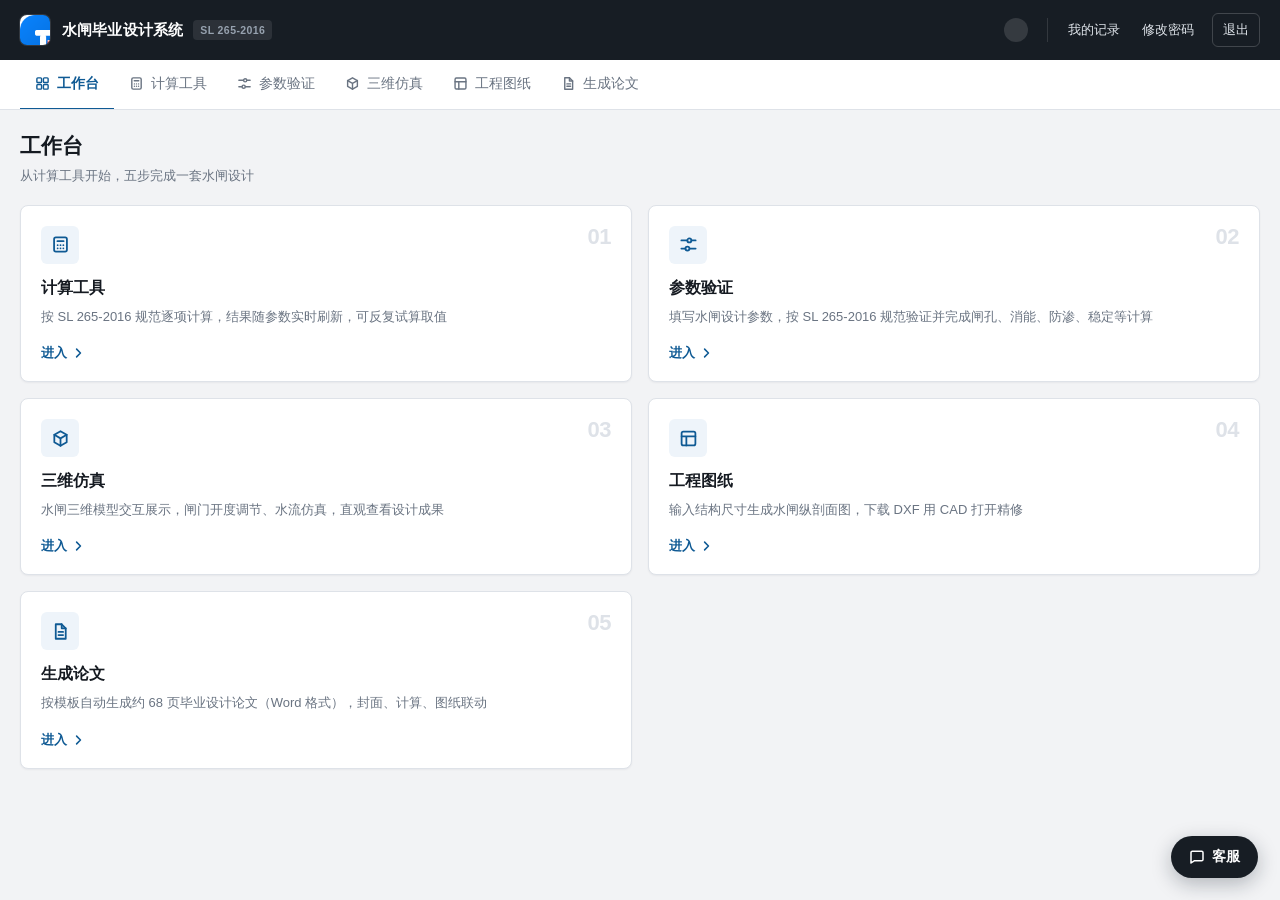
==== commit 203369bf: "工作台：新增「计算工具」为第1模块，其余顺延为02-05；删除底部说明三卡" ====
--- a/index.html
+++ b/index.html
@@ -52,15 +52,6 @@
 .hc-go svg { width: 14px; height: 14px; transition: transform .15s; }
 .home-card:hover .hc-go svg { transform: translateX(3px); }
 
-.home-foot { display: none; grid-template-columns: repeat(3, minmax(0, 1fr)); gap: 16px; margin-top: 16px; }
-.home-foot.show { display: grid; }
-.home-foot .item {
-    background: var(--surface); border: 1px solid var(--line);
-    border-radius: var(--r-lg); box-shadow: var(--sh-1); padding: 16px 18px;
-}
-.home-foot .item h4 { font-size: 13px; font-weight: 600; color: var(--ink-1); margin-bottom: 6px; }
-.home-foot .item p { font-size: 12.5px; color: var(--ink-3); line-height: 1.65; }
-
 /* ================= 参数表单 ================= */
 #mainForm { display: none; }
 .form-layout { display: grid; grid-template-columns: 200px minmax(0, 1fr); gap: 18px; align-items: start; }
@@ -326,7 +317,6 @@
     .rail { display: none; }
     .thesis-layout { grid-template-columns: 1fr; }
     .doc-grid { grid-template-columns: 1fr; }
-    .home-foot { grid-template-columns: 1fr; }
 }
 @media (max-width: 768px) {
     .container { padding: 16px 12px 48px; }
@@ -382,17 +372,26 @@
     <div class="page-head">
         <div>
             <h1 id="phTitle">工作台</h1>
-            <p id="phSub">从参数验证开始，四步完成一套水闸设计</p>
+            <p id="phSub">从计算工具开始，五步完成一套水闸设计</p>
         </div>
         <div class="ph-side" id="phSide"></div>
     </div>
 
     <!-- 工作台首页 -->
     <div id="homeCards" class="home-cards">
+        <a class="home-card" href="/tool">
+            <div class="hc-top">
+                <span class="hc-icon"><svg viewBox="0 0 16 16" fill="none" stroke="currentColor" stroke-width="1.5" stroke-linecap="round" stroke-linejoin="round"><rect x="2.6" y="2" width="10.8" height="12" rx="1.5"/><path d="M5.4 5.2h5.2"/><path d="M5.6 8.6h.01M8 8.6h.01M10.4 8.6h.01M5.6 11.2h.01M8 11.2h.01M10.4 11.2h.01"/></svg></span>
+                <span class="hc-step">01</span>
+            </div>
+            <h3>计算工具</h3>
+            <p>按 SL 265-2016 规范逐项计算，结果随参数实时刷新，可反复试算取值</p>
+            <span class="hc-go">进入<svg viewBox="0 0 16 16" fill="none" stroke="currentColor" stroke-width="1.8" stroke-linecap="round" stroke-linejoin="round"><path d="M6.4 3.6L10.8 8l-4.4 4.4"/></svg></span>
+        </a>
         <a class="home-card" href="/verify">
             <div class="hc-top">
                 <span class="hc-icon"><svg viewBox="0 0 16 16" fill="none" stroke="currentColor" stroke-width="1.5" stroke-linecap="round" stroke-linejoin="round"><path d="M2 4.6h5M10.6 4.6H14M2 11.4h3.4M9 11.4H14"/><circle cx="8.7" cy="4.6" r="1.7"/><circle cx="7.1" cy="11.4" r="1.7"/></svg></span>
-                <span class="hc-step">01</span>
+                <span class="hc-step">02</span>
             </div>
             <h3>参数验证</h3>
             <p>填写水闸设计参数，按 SL 265-2016 规范验证并完成闸孔、消能、防渗、稳定等计算</p>
@@ -401,7 +400,7 @@
         <a class="home-card" href="/model">
             <div class="hc-top">
                 <span class="hc-icon"><svg viewBox="0 0 16 16" fill="none" stroke="currentColor" stroke-width="1.5" stroke-linecap="round" stroke-linejoin="round"><path d="M8 1.9l5.2 3v6.2L8 14.1 2.8 11.1V4.9z"/><path d="M2.8 4.9L8 7.9l5.2-3M8 7.9v6.2"/></svg></span>
-                <span class="hc-step">02</span>
+                <span class="hc-step">03</span>
             </div>
             <h3>三维仿真</h3>
             <p>水闸三维模型交互展示，闸门开度调节、水流仿真，直观查看设计成果</p>
@@ -410,7 +409,7 @@
         <a class="home-card" href="/drawing">
             <div class="hc-top">
                 <span class="hc-icon"><svg viewBox="0 0 16 16" fill="none" stroke="currentColor" stroke-width="1.5" stroke-linecap="round" stroke-linejoin="round"><rect x="2.2" y="2.2" width="11.6" height="11.6" rx="1.4"/><path d="M2.2 6.2h11.6M6.2 6.2v7.6"/></svg></span>
-                <span class="hc-step">03</span>
+                <span class="hc-step">04</span>
             </div>
             <h3>工程图纸</h3>
             <p>输入结构尺寸生成水闸纵剖面图，下载 DXF 用 CAD 打开精修</p>
@@ -419,28 +418,12 @@
         <a class="home-card" href="/thesis">
             <div class="hc-top">
                 <span class="hc-icon"><svg viewBox="0 0 16 16" fill="none" stroke="currentColor" stroke-width="1.5" stroke-linecap="round" stroke-linejoin="round"><path d="M4 1.9h5l3.4 3.4v8.8H4z"/><path d="M9 1.9v3.4h3.4"/><path d="M6.3 8.4h3.9M6.3 11h3.9"/></svg></span>
-                <span class="hc-step">04</span>
+                <span class="hc-step">05</span>
             </div>
             <h3>生成论文</h3>
             <p>按模板自动生成约 68 页毕业设计论文（Word 格式），封面、计算、图纸联动</p>
             <span class="hc-go">进入<svg viewBox="0 0 16 16" fill="none" stroke="currentColor" stroke-width="1.8" stroke-linecap="round" stroke-linejoin="round"><path d="M6.4 3.6L10.8 8l-4.4 4.4"/></svg></span>
         </a>
-    </div>
-
-    <!-- 工作台底部说明 -->
-    <div class="home-foot" id="homeFoot">
-        <div class="item">
-            <h4>规范依据</h4>
-            <p>按 SL 265-2016《水闸设计规范》逐项校核，闸孔、消能防冲、防渗排水、稳定计算同步完成</p>
-        </div>
-        <div class="item">
-            <h4>参数联动</h4>
-            <p>「参数验证」填写的数据会自动带入三维模型与工程图纸，改一处三处同步更新</p>
-        </div>
-        <div class="item">
-            <h4>成果输出</h4>
-            <p>纵剖面图导出 DXF 可直接在 CAD 精修；毕业设计论文一键生成 Word 文档</p>
-        </div>
     </div>
 
     <div id="mainForm">
@@ -1328,7 +1311,7 @@
 
 // 页面模式对应的页头文案与右侧标记
 var PAGE_HEAD = {
-    home:    ['工作台', '从参数验证开始，四步完成一套水闸设计', ''],
+    home:    ['工作台', '从计算工具开始，五步完成一套水闸设计', ''],
     tool:    ['设计计算工具', '按 SL 265-2016 规范逐项计算，结果随参数实时刷新', '<span class="tag tag-brand" id="toolQuotaTag">免费 2 次</span>'],
     verify:  ['参数验证', '填写水闸设计参数，自动完成规范校验与结构计算', '<span class="tag tag-brand" id="verifyQuotaTag">免费 2 次</span><span class="tag">SL 265-2016</span>'],
     model:   ['三维仿真', '交互查看水闸结构，调节闸门开度观察过流状态', ''],
@@ -1478,7 +1461,6 @@
         if (show.home) el('homeCards').classList.add('show');
         else el('homeCards').classList.remove('show');
     }
-    if (el('homeFoot')) el('homeFoot').classList.toggle('show', show.home);
     if (el('mainForm')) el('mainForm').style.display = show.verify ? 'block' : 'none';
     if (show.verify) setTimeout(buildFormRail, 0);
     if (el('resultPanel')) el('resultPanel').style.display = show.verify ? 'block' : 'none';
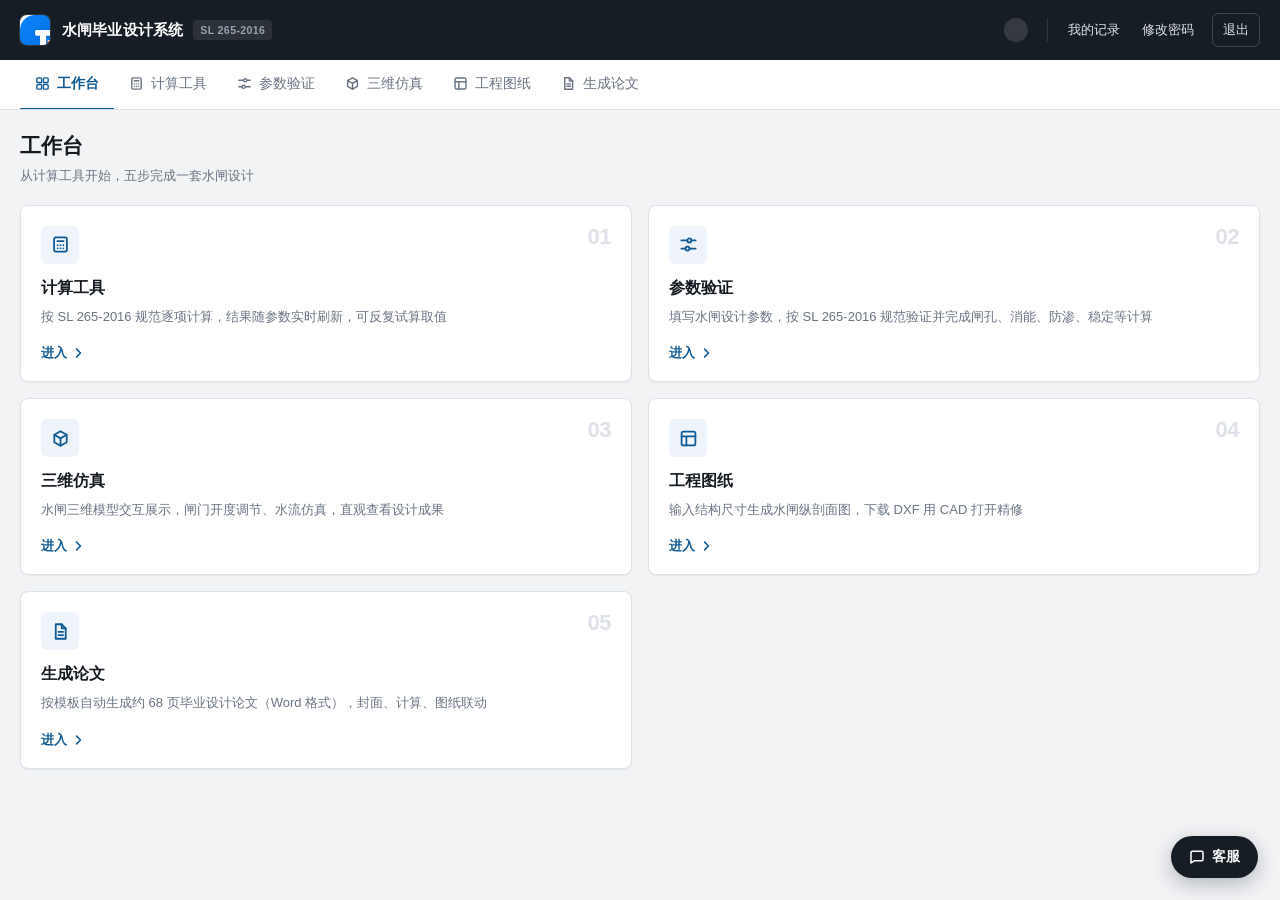
==== commit 998533d6: "修复：上传收款码后客户侧显示破图 根因：后台上传的收款码是转成 base64 data URL 存库的，而前端渲染时统一拼了 缓存戳 img.src = pay.wechat_qr + '?t=' +" ====
--- a/index.html
+++ b/index.html
@@ -125,6 +125,34 @@
 .result-panel h2 { font-size: 16px; margin-bottom: 16px; display: flex; align-items: center; gap: 10px; flex-wrap: wrap; }
 .result-panel > h2:first-child { padding-bottom: 13px; border-bottom: 1px solid var(--line-soft); }
 
+/* ================= 计算工具：从任务书导入参数 ================= */
+.calc-import {
+    display: flex; align-items: center; justify-content: space-between;
+    gap: 14px; flex-wrap: wrap;
+    background: var(--brand-wash); border: 1px solid var(--line);
+    border-radius: var(--r-md); padding: 13px 16px; margin-bottom: 14px;
+}
+.ci-left { display: flex; align-items: flex-start; gap: 11px; min-width: 0; flex: 1; }
+.ci-ico {
+    width: 30px; height: 30px; flex: none; border-radius: var(--r-md);
+    background: var(--surface); border: 1px solid var(--line);
+    display: flex; align-items: center; justify-content: center; color: var(--brand);
+}
+.ci-ico svg { width: 16px; height: 16px; }
+.ci-text { min-width: 0; }
+.ci-title { font-size: 13.5px; font-weight: 600; color: var(--ink-1); margin-bottom: 3px; }
+.ci-sub { font-size: 12.5px; color: var(--ink-3); line-height: 1.6; }
+.ci-right { display: flex; align-items: center; gap: 8px; flex: none; flex-wrap: wrap; }
+label.btn { user-select: none; }
+.ci-msg {
+    font-size: 12.5px; line-height: 1.65; border-radius: var(--r-md);
+    padding: 9px 14px; margin-bottom: 14px;
+    background: var(--surface-2); border: 1px solid var(--line); color: var(--ink-2);
+}
+.ci-msg.ok   { background: #f0f8f3; border-color: #cfe7d9; color: #14603f; }
+.ci-msg.warn { background: #fdf7ec; border-color: #f0e0c0; color: #8a5a12; }
+.ci-msg.err  { background: #fdf2f2; border-color: #f2d4d4; color: #a12626; }
+
 .validation-item {
     display: flex; align-items: flex-start; gap: 10px;
     padding: 9px 14px; margin-bottom: 6px;
@@ -321,6 +349,8 @@
 @media (max-width: 768px) {
     .container { padding: 16px 12px 48px; }
     .home-cards { grid-template-columns: 1fr; }
+    .calc-import { flex-direction: column; align-items: stretch; }
+    .ci-right { justify-content: flex-end; }
     .form-row { grid-template-columns: 1fr; }
     .plan-seg { padding: 12px 16px; gap: 10px; }
     .section-header { padding: 13px 16px; }
@@ -1137,7 +1167,23 @@
 
     <!-- 水闸设计计算工具（免费） -->
     <div class="result-panel" id="toolPanel" style="display:none;">
-        <iframe src="/static/calc_tool.html" title="水闸设计计算工具" style="display:block;width:100%;height:1180px;border:1px solid var(--line);border-radius:var(--r-md);background:#fff;"></iframe>
+        <!-- 从任务书导入参数：与「生成论文」共用同一份任务书，无需重复上传 -->
+        <div class="calc-import" id="calcImport">
+            <div class="ci-left">
+                <span class="ci-ico"><svg viewBox="0 0 16 16" fill="none" stroke="currentColor" stroke-width="1.5" stroke-linecap="round" stroke-linejoin="round"><path d="M4 1.9h5l3.4 3.4v8.8H4z"/><path d="M9 1.9v3.4h3.4"/><path d="M8 8.2v4.2"/><path d="M6.2 10.6L8 12.4l1.8-1.8"/></svg></span>
+                <div class="ci-text">
+                    <div class="ci-title">从任务书自动填入参数</div>
+                    <div class="ci-sub" id="calcDocName">正在读取…</div>
+                </div>
+            </div>
+            <div class="ci-right">
+                <button class="btn btn-secondary btn-sm" type="button" id="calcFillBtn" onclick="fillCalcFromTask()">填入参数</button>
+                <label class="btn btn-secondary btn-sm" for="calcTaskFile" id="calcPickLabel">选择任务书</label>
+                <input type="file" id="calcTaskFile" accept=".doc,.docx" style="display:none" onchange="uploadTaskForCalc(this)">
+            </div>
+        </div>
+        <div class="ci-msg" id="calcImportMsg" style="display:none"></div>
+        <iframe id="toolFrame" src="/static/calc_tool.html" title="水闸设计计算工具" style="display:block;width:100%;height:1180px;border:1px solid var(--line);border-radius:var(--r-md);background:#fff;"></iframe>
     </div>
 
     <!-- 3D 仿真模型面板 -->
@@ -1711,6 +1757,9 @@
     var tw = parseFloat(data.trafficBridgeWidth) || 7;
     var wbw = parseFloat(data.workingBridgeWidth) || 4;
     var gateH = ph - 0.8; // 闸门高度（闸墩顶下留启闭空间）
+    // ★ 闸门中心线 = 工作桥中心线 = 排架 / 启闭机房中心线
+    //   （与纵剖面设计图一致：平面钢闸门在工作桥正下方，由桥上的启闭机启吊）
+    var gateAxisZ = -fl / 2 + wbw / 2;
 
     // 河道断面参数（相对闸底板顶面 y=0）
     var sill = parseFloat(data.gateSillElevation) || 73.10;
@@ -1896,11 +1945,13 @@
     }
 
     // ===== 闸墩（流线型：直段 + 两端半圆墩头） =====
+    var pierXs = [];   // 各闸墩中心 X（排架立柱落墩位置）
     for (var i = 0; i <= n; i++) {
         var isEdge = (i === 0 || i === n);
         var pierW = isEdge ? dside : dp;
         var px = -B_total / 2 + dside + i * (b0 + dp) - dp / 2;
         if (isEdge) px = (i === 0) ? -B_total / 2 + dside / 2 : B_total / 2 - dside / 2;
+        pierXs.push(px);
 
         // 直段墩身
         var bodyLen = Math.max(fl - pierW, 1);
@@ -1919,12 +1970,12 @@
         modelGroup.add(hd);
     }
 
-    // ===== 闸门（平面钢闸门，位于下游侧门槽） =====
+    // ===== 闸门（平面钢闸门，位于工作桥正下方的门槽内） =====
     gateMeshes = [];
     gateBaseY = [];
     for (var j = 0; j < n; j++) {
         var gx = -B_total / 2 + dside + b0 / 2 + j * (b0 + dp);
-        var gateMesh = box(b0 - 0.1, gateH, 0.25, matSteel, gx, ft + gateH / 2, fl / 2 - 1.0);
+        var gateMesh = box(b0 - 0.1, gateH, 0.25, matSteel, gx, ft + gateH / 2, gateAxisZ);
         gateMeshes.push(gateMesh);
         gateBaseY.push(ft + gateH / 2);
     }
@@ -1932,34 +1983,33 @@
     // ===== 交通桥（下游侧桥面） =====
     box(B_total + 1, 0.7, tw, matConcreteDark, 0, ft + ph + 0.35, fl / 2 - tw / 2);
 
-    // ===== 工作桥 / 检修桥（上游侧） =====
-    box(B_total + 1, 0.5, wbw, matConcreteDark, 0, ft + ph + 0.25, -fl / 2 + wbw / 2);
-
-    // ===== 启闭机排架柱 + 启闭机房（柱子在工作桥与交通桥之间的中央区域） =====
-    var colH = 2.6;
-    var colGap = 2.0; // 柱子沿 X 方向间距
-    // 排架柱 z 位置：避开工作桥（z 范围 -fl/2 ~ -fl/2+wbw）和交通桥（z 范围 fl/2-tw ~ fl/2）
-    // 排在中央 z=±1.5, ±2.5 四排
-    var colZs = [2.5, 1.5, -1.5, -2.5];
-    for (var cx = -B_total / 2; cx <= B_total / 2 + 0.01; cx += colGap) {
+    // ===== 启闭机排架柱 + 工作桥 + 启闭机房（轴线 = 闸门中心线） =====
+    // 构成自下而上：闸门 → 排架立柱（立在闸墩上）→ 工作桥 → 启闭机房
+    // 柱高按"闸门全开不被工作桥挡住"确定：闸门顶抬升 gateH 后须停在工作桥桥面以下，
+    // 留 0.9m 吊头净空；否则提闸时门体会穿过桥面板。
+    var colH = gateH + 0.9;
+    var colW = 0.35;
+    // 工作桥（=闸门）轴线两侧各一排立柱，立柱落在各闸墩中心线上
+    var colZs = [gateAxisZ + (wbw / 2 - colW), gateAxisZ - (wbw / 2 - colW)];
+    for (var ci = 0; ci < pierXs.length; ci++) {
         for (var k = 0; k < colZs.length; k++) {
-            box(0.35, colH, 0.35, matConcrete, cx, ft + ph + colH / 2, colZs[k]);
+            box(colW, colH, colW, matConcrete, pierXs[ci], ft + ph + colH / 2, colZs[k]);
         }
     }
-    // 排架顶大梁（沿 Z 方向，覆盖全部排架柱 + 机房）
-    var beamLen = 6; // 覆盖 z=-3 到 +3
-    box(B_total, 0.5, beamLen, matConcrete, 0, ft + ph + colH + 0.25, 0);
-    // 启闭机房（坐在大梁上）
-    var roomH = 2.4, roomD = 2.2; // 房 z 方向长 2.2，中心 z=0
-    box(B_total, roomH, roomD, matConcreteDark, 0, ft + ph + colH + 0.5 + roomH / 2, 0);
-    // 屋顶（两坡：在 z=0 处屋脊对齐，两板在中央高、两端低）
+    // 工作桥（桥面板坐在排架顶；桥面中心线 = 闸门中心线，闸门正在其正下方）
+    var yDeck = ft + ph + colH;
+    box(B_total + 1, 0.5, wbw, matConcreteDark, 0, yDeck + 0.25, gateAxisZ);
+    // 启闭机房（坐在工作桥上，中心线 = 闸门中心线）
+    var roomH = 2.4, roomD = Math.min(2.2, wbw - 1.0);
+    box(B_total, roomH, roomD, matConcreteDark, 0, yDeck + 0.5 + roomH / 2, gateAxisZ);
+    // 屋顶（两坡：屋脊在轴线上，两板在中央高、两端低）
     var roofSpan = roomD / 2 + 0.4;
     var roofSlab1 = box(B_total + 0.6, 0.15, roofSpan, matRoof, 0,
-        ft + ph + colH + 0.5 + roomH + 0.35, -roofSpan / 2);
-    roofSlab1.rotation.x = -0.45;   // +Z 端（z=0）向上
+        yDeck + 0.5 + roomH + 0.35, gateAxisZ - roofSpan / 2);
+    roofSlab1.rotation.x = -0.45;   // +Z 端（轴线处）向上
     var roofSlab2 = box(B_total + 0.6, 0.15, roofSpan, matRoof, 0,
-        ft + ph + colH + 0.5 + roomH + 0.35, +roofSpan / 2);
-    roofSlab2.rotation.x = 0.45;    // -Z 端（z=0）向上
+        yDeck + 0.5 + roomH + 0.35, gateAxisZ + roofSpan / 2);
+    roofSlab2.rotation.x = 0.45;    // -Z 端（轴线处）向上
 
     // ===== 八字翼墙（上游喇叭口，多段渐变高度） =====
     for (var side = -1; side <= 1; side += 2) {
@@ -2017,7 +2067,7 @@
         var upWL = gate.upstreamWL || 77.40;
         var wDepth = upWL - sill;   // 上游水深（相对闸底板顶面）
         var dsd = dsWL - sill;      // 下游水深
-        var gateZ = fl / 2 - 1.0;   // 闸门位置（下游侧）
+        var gateZ = gateAxisZ;      // 闸门位置（工作桥正下方）
         // 水线高度（降到闸底板顶面 y=0，确保闸墩/闸门在水上）
         var upWaterY = 0;           // 上游水线
         var dnWaterY = 0;           // 下游水线
@@ -2066,6 +2116,7 @@
     gateModel = {
         n: n, b0: b0, dp: dp, dside: dside, fl: fl, ft: ft, ph: ph, gateH: gateH,
         spLen: spLen, rpLen: rpLen, B_total: B_total,
+        gateAxisZ: gateAxisZ, wbw: wbw, tw: tw, pierXs: pierXs,
         sill: parseFloat(data.gateSillElevation) || 73.10,
         upWL: (gate && gate.upstreamWL) ? gate.upstreamWL : 77.40,
         dsWL: parseFloat(data.downstreamWaterLevel) || 77.52,
@@ -2188,7 +2239,7 @@
     var gm = gateModel;
     var matJet = new THREE.MeshLambertMaterial({color: 0x2f8fff, transparent: true, opacity: 0.45});
     var matFoam = new THREE.MeshLambertMaterial({color: 0xffffff, transparent: true, opacity: 0.7});
-    var z0 = gm.fl / 2 - 2.5;
+    var z0 = gm.gateAxisZ - 1.0;   // 水舌自闸门下游侧起（闸门在工作桥正下方）
     var z1 = gm.fl / 2 + gm.spLen + 2;
     var jetLen = z1 - z0;
     var jetW = Math.max(gm.b0 - 0.2, 0.5);
@@ -2930,6 +2981,14 @@
   if (sfx === 'G') { closePayG(); } else { closePayT(); }
 }
 
+// 收款码地址：后台上传的图是转成 base64 data URL 存库的，
+// data URL 后面不能再拼查询串（拼了 base64 就坏掉 → 浏览器解码失败 → 破图）
+function qrSrc(v) {
+  if (!v) return '';
+  if (/^data:/i.test(v) || /^blob:/i.test(v)) return v;
+  return v + (v.indexOf('?') < 0 ? '?' : '&') + 't=' + Date.now();
+}
+
 function showPayT() {
   var pay = myPayT || {};
   document.getElementById('payPriceT').textContent =
@@ -2941,7 +3000,7 @@
   ];
   pairs.forEach(function(p) {
     var img = document.getElementById(p[0]), no = document.getElementById(p[1]);
-    if (p[2]) { img.src = p[2] + '?t=' + Date.now(); img.style.display = ''; no.style.display = 'none'; }
+    if (p[2]) { img.src = qrSrc(p[2]); img.style.display = ''; no.style.display = 'none'; }
     else { img.style.display = 'none'; no.style.display = 'flex'; }
   });
   document.getElementById('payNoteT').textContent = pay.pay_note || '扫码支付后请联系管理员开通次数。';
@@ -2985,7 +3044,7 @@
   ];
   pairs.forEach(function(p) {
     var img = document.getElementById(p[0]), no = document.getElementById(p[1]);
-    if (p[2]) { img.src = p[2] + '?t=' + Date.now(); img.style.display = ''; no.style.display = 'none'; }
+    if (p[2]) { img.src = qrSrc(p[2]); img.style.display = ''; no.style.display = 'none'; }
     else { img.style.display = 'none'; no.style.display = 'flex'; }
   });
   document.getElementById('payNoteG').textContent = pay.pay_note || '扫码支付后请联系管理员开通次数。';
@@ -3248,6 +3307,143 @@
         .catch(function () {});
 }
 
+// ===================================================================
+// 计算工具：从任务书导入参数
+// 与「生成论文」共用同一份任务书（同一个 kind='task'），避免客户重复上传。
+// 填入后不自动计算——计算工具按次收费，必须由客户自己点「开始计算」。
+// ===================================================================
+var CALC_TASK = { has: false, name: '' };
+var CALC_BUSY = false;
+var _calcReplyTimer = null;      // 等计算工具回执的兜底定时器
+
+function calcMsg(text, cls) {
+    var el = thEl('calcImportMsg');
+    if (!el) return;
+    if (!text) { el.style.display = 'none'; el.textContent = ''; el.className = 'ci-msg'; return; }
+    el.className = 'ci-msg' + (cls ? ' ' + cls : '');
+    el.style.display = 'block';
+    el.textContent = text;
+}
+
+function renderCalcImport() {
+    var sub = thEl('calcDocName'), btn = thEl('calcFillBtn'), lb = thEl('calcPickLabel');
+    if (sub) {
+        sub.textContent = CALC_TASK.has
+            ? '已上传：' + CALC_TASK.name + '。点「填入参数」写入下方计算工具；也可「换一份」。'
+            : '还没有上传任务书。上传后会自动识别设计流量、水位、底板高程等，填入下方计算工具。' +
+              '（与「生成论文」共用同一份，无需重复上传）';
+    }
+    if (btn) {
+        btn.disabled = !CALC_TASK.has || CALC_BUSY;
+        btn.textContent = CALC_BUSY ? '识别中…' : '填入参数';
+    }
+    if (lb) lb.textContent = CALC_TASK.has ? '换一份' : '选择任务书';
+}
+
+function loadCalcDoc() {
+    if (PAGE_MODE !== 'tool') return;
+    renderCalcImport();
+    fetch('/thesis/doc/status', { cache: 'no-store' })
+        .then(function (r) { return r.ok ? r.json() : null; })
+        .then(function (d) {
+            if (!d || !d.ok) return;
+            var t = (d.docs || {}).task || {};
+            CALC_TASK = { has: !!t.has_file, name: t.filename || '' };
+            renderCalcImport();
+        }).catch(function () {});
+}
+
+// 上传任务书（kind=task）。成功后自动解析并填入。
+function uploadTaskForCalc(input) {
+    var f = input.files && input.files[0];
+    if (!f) return;
+    var lower = f.name.toLowerCase();
+    if (!(lower.endsWith('.doc') || lower.endsWith('.docx'))) {
+        calcMsg('只支持 Word 文档（.docx / .doc），当前是「' + f.name + '」', 'err');
+        input.value = '';
+        return;
+    }
+    if (f.size > 25 * 1024 * 1024) {
+        calcMsg('文件超过 25MB，请压缩后重试', 'err');
+        input.value = '';
+        return;
+    }
+    var fd = new FormData();
+    fd.append('kind', 'task');
+    fd.append('file', f);
+    calcMsg('正在上传并识别任务书…', '');
+    fetch('/thesis/doc/upload', { method: 'POST', body: fd })
+        .then(function (r) { return r.json().then(function (d) { return { ok: r.ok, d: d || {} }; }); })
+        .then(function (res) {
+            input.value = '';
+            var d = res.d;
+            if (!res.ok || !d.ok) { calcMsg(d.error || '上传失败', 'err'); return; }
+            CALC_TASK = { has: true, name: d.filename || f.name };
+            renderCalcImport();
+            if (d.warning) { calcMsg(d.warning, 'warn'); return; }
+            calcMsg('已识别 ' + (d.params_n || 0) + ' 项参数，正在填入计算工具…', 'ok');
+            fillCalcFromTask();
+        })
+        .catch(function () {
+            input.value = '';
+            calcMsg('上传失败，请检查网络后重试', 'err');
+        });
+}
+
+// 解析已上传的任务书，把参数发给计算工具（iframe）
+function fillCalcFromTask() {
+    if (!CALC_TASK.has) { calcMsg('请先选择任务书文件', 'err'); return; }
+    if (CALC_BUSY) return;
+    CALC_BUSY = true;
+    renderCalcImport();
+    calcMsg('正在识别任务书参数…', '');
+    fetch('/thesis/doc/parse', { method: 'POST' })
+        .then(function (r) { return r.json().then(function (d) { return { ok: r.ok, d: d || {} }; }); })
+        .then(function (res) {
+            CALC_BUSY = false;
+            renderCalcImport();
+            var d = res.d;
+            if (!d.ok) { calcMsg(d.error || '解析失败，请重新上传任务书', 'err'); return; }
+            var params = d.params || {};
+            if (!Object.keys(params).length) {
+                calcMsg('这份任务书里没有识别到设计参数，请确认上传的是毕业设计任务书', 'warn');
+                return;
+            }
+            var frame = thEl('toolFrame');
+            if (!frame || !frame.contentWindow) { calcMsg('计算工具还没加载完，请稍后重试', 'warn'); return; }
+            frame.contentWindow.postMessage(
+                { type: 'sluice:import-task-params', params: params, projectName: d.project_name || '' },
+                location.origin
+            );
+            // 实际填了哪几项由计算工具回执（见下面的 message 监听）；
+            // 万一 iframe 还没加载完导致消息丢失，给个兜底提示，别让客户一直卡在「识别中」
+            if (_calcReplyTimer) clearTimeout(_calcReplyTimer);
+            _calcReplyTimer = setTimeout(function () {
+                _calcReplyTimer = null;
+                calcMsg('计算工具还没加载完，请稍后重试；也可以直接在下方手动填写。', 'warn');
+            }, 3000);
+        })
+        .catch(function () {
+            CALC_BUSY = false;
+            renderCalcImport();
+            calcMsg('网络异常，请稍后重试', 'err');
+        });
+}
+
+// 计算工具填完后回执。工具内部已列出具体填了哪几项，这里只说个数，避免重复刷屏。
+window.addEventListener('message', function (ev) {
+    if (ev.origin !== location.origin) return;
+    var d = ev.data || {};
+    if (d.type !== 'sluice:import-done') return;
+    if (_calcReplyTimer) { clearTimeout(_calcReplyTimer); _calcReplyTimer = null; }
+    var n = d.filled || 0;
+    if (n > 0) {
+        calcMsg('已填入 ' + n + ' 项参数，请核对后点「开始计算」。', 'ok');
+    } else {
+        calcMsg('这份任务书里没有本工具需要的参数（设计流量 / 水位 / 底板高程等），请手动填写。', 'warn');
+    }
+});
+
 var PARAM_LABEL = {
     floodStandard: '防洪标准', designFlow: '设计流量', checkFlow: '校核流量',
     downstreamWaterLevel: '设计洪水位（下游）', normalStorageLevel: '正常蓄水位',
@@ -3545,6 +3741,7 @@
 }
 
 if (PAGE_MODE === 'thesis') { loadDocStatus(); }
+if (PAGE_MODE === 'tool') { loadCalcDoc(); }
 
 function buildThesis(data, gate, energy, seep, top, stab) {
     var Q = parseFloat(data.designFlow)||174, n = parseInt(data.gateCount)||3, b0 = parseFloat(data.singleGateWidth)||6;
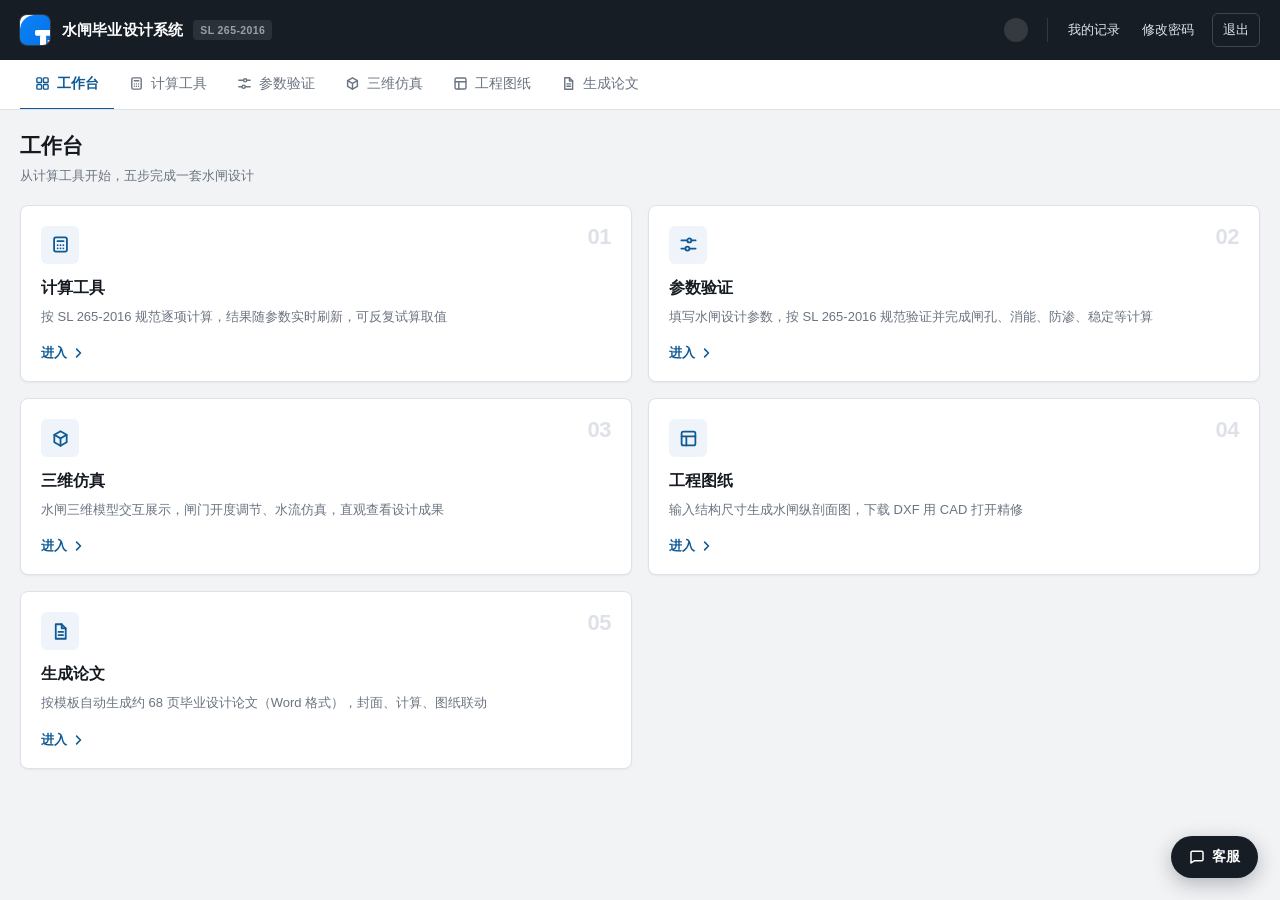
==== commit d5a17d67: "三维仿真：恢复上部结构原形状，只把闸门挪到工作桥正下方 上一版为了给提闸留净空，把工作桥抬到排架顶、柱高按闸门反推（colH=gateH+0.9）， 整座排架+工作桥+启闭机房凭空高了约 4.6m，样" ====
--- a/index.html
+++ b/index.html
@@ -1945,13 +1945,11 @@
     }
 
     // ===== 闸墩（流线型：直段 + 两端半圆墩头） =====
-    var pierXs = [];   // 各闸墩中心 X（排架立柱落墩位置）
     for (var i = 0; i <= n; i++) {
         var isEdge = (i === 0 || i === n);
         var pierW = isEdge ? dside : dp;
         var px = -B_total / 2 + dside + i * (b0 + dp) - dp / 2;
         if (isEdge) px = (i === 0) ? -B_total / 2 + dside / 2 : B_total / 2 - dside / 2;
-        pierXs.push(px);
 
         // 直段墩身
         var bodyLen = Math.max(fl - pierW, 1);
@@ -1983,33 +1981,34 @@
     // ===== 交通桥（下游侧桥面） =====
     box(B_total + 1, 0.7, tw, matConcreteDark, 0, ft + ph + 0.35, fl / 2 - tw / 2);
 
-    // ===== 启闭机排架柱 + 工作桥 + 启闭机房（轴线 = 闸门中心线） =====
-    // 构成自下而上：闸门 → 排架立柱（立在闸墩上）→ 工作桥 → 启闭机房
-    // 柱高按"闸门全开不被工作桥挡住"确定：闸门顶抬升 gateH 后须停在工作桥桥面以下，
-    // 留 0.9m 吊头净空；否则提闸时门体会穿过桥面板。
-    var colH = gateH + 0.9;
-    var colW = 0.35;
-    // 工作桥（=闸门）轴线两侧各一排立柱，立柱落在各闸墩中心线上
-    var colZs = [gateAxisZ + (wbw / 2 - colW), gateAxisZ - (wbw / 2 - colW)];
-    for (var ci = 0; ci < pierXs.length; ci++) {
+    // ===== 工作桥 / 检修桥（上游侧） =====
+    box(B_total + 1, 0.5, wbw, matConcreteDark, 0, ft + ph + 0.25, -fl / 2 + wbw / 2);
+
+    // ===== 启闭机排架柱 + 启闭机房（柱子在工作桥与交通桥之间的中央区域） =====
+    var colH = 2.6;
+    var colGap = 2.0; // 柱子沿 X 方向间距
+    // 排架柱 z 位置：避开工作桥（z 范围 -fl/2 ~ -fl/2+wbw）和交通桥（z 范围 fl/2-tw ~ fl/2）
+    // 排在中央 z=±1.5, ±2.5 四排
+    var colZs = [2.5, 1.5, -1.5, -2.5];
+    for (var cx = -B_total / 2; cx <= B_total / 2 + 0.01; cx += colGap) {
         for (var k = 0; k < colZs.length; k++) {
-            box(colW, colH, colW, matConcrete, pierXs[ci], ft + ph + colH / 2, colZs[k]);
+            box(0.35, colH, 0.35, matConcrete, cx, ft + ph + colH / 2, colZs[k]);
         }
     }
-    // 工作桥（桥面板坐在排架顶；桥面中心线 = 闸门中心线，闸门正在其正下方）
-    var yDeck = ft + ph + colH;
-    box(B_total + 1, 0.5, wbw, matConcreteDark, 0, yDeck + 0.25, gateAxisZ);
-    // 启闭机房（坐在工作桥上，中心线 = 闸门中心线）
-    var roomH = 2.4, roomD = Math.min(2.2, wbw - 1.0);
-    box(B_total, roomH, roomD, matConcreteDark, 0, yDeck + 0.5 + roomH / 2, gateAxisZ);
-    // 屋顶（两坡：屋脊在轴线上，两板在中央高、两端低）
+    // 排架顶大梁（沿 Z 方向，覆盖全部排架柱 + 机房）
+    var beamLen = 6; // 覆盖 z=-3 到 +3
+    box(B_total, 0.5, beamLen, matConcrete, 0, ft + ph + colH + 0.25, 0);
+    // 启闭机房（坐在大梁上）
+    var roomH = 2.4, roomD = 2.2; // 房 z 方向长 2.2，中心 z=0
+    box(B_total, roomH, roomD, matConcreteDark, 0, ft + ph + colH + 0.5 + roomH / 2, 0);
+    // 屋顶（两坡：在 z=0 处屋脊对齐，两板在中央高、两端低）
     var roofSpan = roomD / 2 + 0.4;
     var roofSlab1 = box(B_total + 0.6, 0.15, roofSpan, matRoof, 0,
-        yDeck + 0.5 + roomH + 0.35, gateAxisZ - roofSpan / 2);
-    roofSlab1.rotation.x = -0.45;   // +Z 端（轴线处）向上
+        ft + ph + colH + 0.5 + roomH + 0.35, -roofSpan / 2);
+    roofSlab1.rotation.x = -0.45;   // +Z 端（z=0）向上
     var roofSlab2 = box(B_total + 0.6, 0.15, roofSpan, matRoof, 0,
-        yDeck + 0.5 + roomH + 0.35, gateAxisZ + roofSpan / 2);
-    roofSlab2.rotation.x = 0.45;    // -Z 端（轴线处）向上
+        ft + ph + colH + 0.5 + roomH + 0.35, +roofSpan / 2);
+    roofSlab2.rotation.x = 0.45;    // -Z 端（z=0）向上
 
     // ===== 八字翼墙（上游喇叭口，多段渐变高度） =====
     for (var side = -1; side <= 1; side += 2) {
@@ -2116,7 +2115,7 @@
     gateModel = {
         n: n, b0: b0, dp: dp, dside: dside, fl: fl, ft: ft, ph: ph, gateH: gateH,
         spLen: spLen, rpLen: rpLen, B_total: B_total,
-        gateAxisZ: gateAxisZ, wbw: wbw, tw: tw, pierXs: pierXs,
+        gateAxisZ: gateAxisZ,
         sill: parseFloat(data.gateSillElevation) || 73.10,
         upWL: (gate && gate.upstreamWL) ? gate.upstreamWL : 77.40,
         dsWL: parseFloat(data.downstreamWaterLevel) || 77.52,
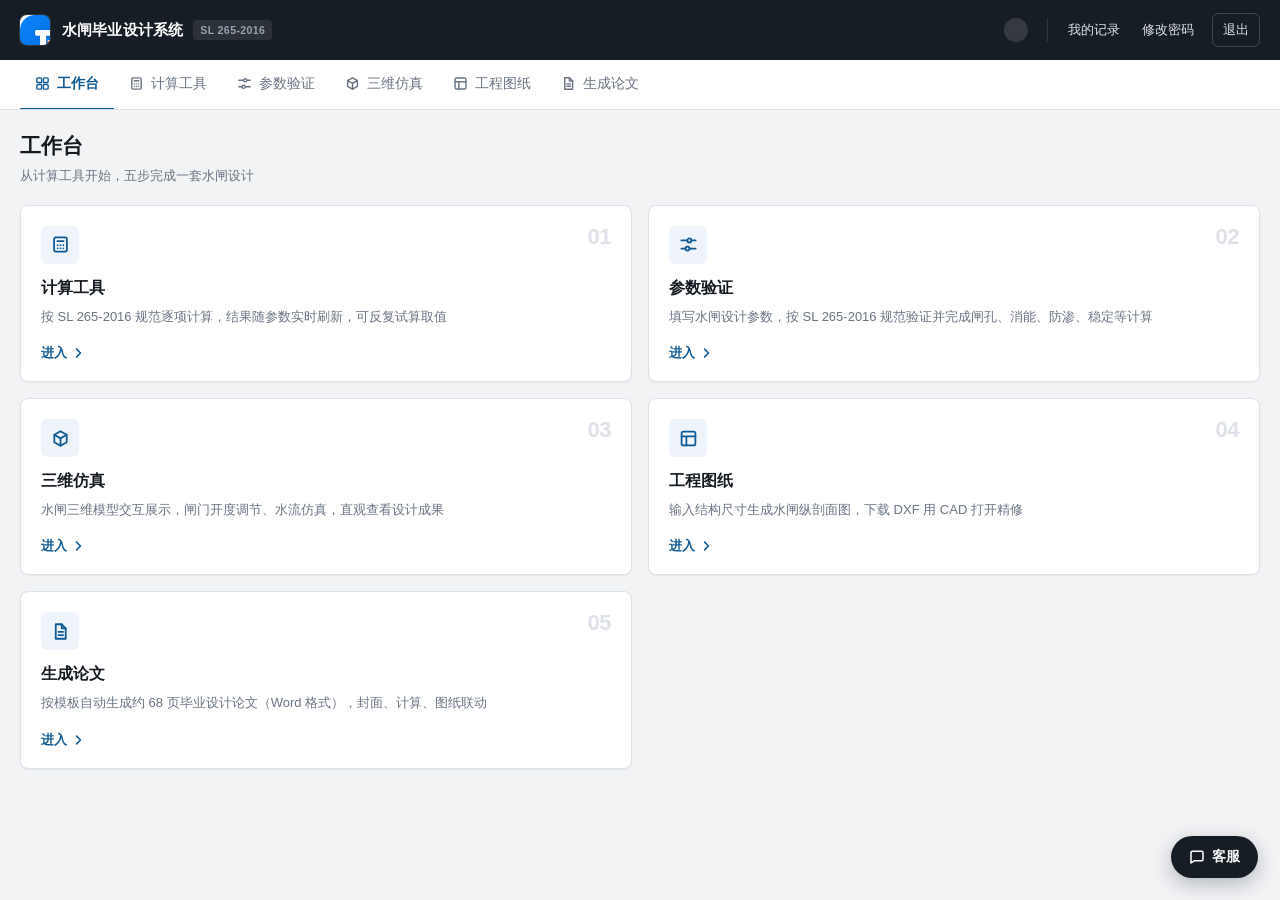
==== commit 3d717fa9: "三维仿真：排架与启闭机房归到闸门轴线上 原来排架柱(z=±1.5/±2.5)、排架大梁(z=0)、启闭机房(z=0)都摆在两桥之间的 空当里，而闸门和工作桥在 z=-5 —— 启闭机房离闸门 5 m，" ====
--- a/index.html
+++ b/index.html
@@ -1984,31 +1984,35 @@
     // ===== 工作桥 / 检修桥（上游侧） =====
     box(B_total + 1, 0.5, wbw, matConcreteDark, 0, ft + ph + 0.25, -fl / 2 + wbw / 2);
 
-    // ===== 启闭机排架柱 + 启闭机房（柱子在工作桥与交通桥之间的中央区域） =====
+    // ===== 启闭机排架柱 + 启闭机房（轴线 = 闸门中心线 = 工作桥中心线） =====
+    //   纵剖面设计图：排架立柱中心线 = x_gc = 闸门中心线，启闭机房在工作桥正上方，
+    //   启闭机吊索垂直下穿工作桥接闸门 —— 四者必须同一条轴线。
     var colH = 2.6;
     var colGap = 2.0; // 柱子沿 X 方向间距
-    // 排架柱 z 位置：避开工作桥（z 范围 -fl/2 ~ -fl/2+wbw）和交通桥（z 范围 fl/2-tw ~ fl/2）
-    // 排在中央 z=±1.5, ±2.5 四排
-    var colZs = [2.5, 1.5, -1.5, -2.5];
+    // 排架柱 z 位置：立在闸墩顶、夹住工作桥
+    //   桥面（宽 wbw）两端正好压在两列柱心上，柱外缘与桥面边缘齐平 —— 柱仍落在闸墩顶上，
+    //   不能退到桥外：上游桥边线与闸底板边线重合，退出去柱脚就悬在铺盖上方了。
+    var colOff = wbw / 2 - 0.175;
+    var colZs = [gateAxisZ - colOff, gateAxisZ + colOff];
     for (var cx = -B_total / 2; cx <= B_total / 2 + 0.01; cx += colGap) {
         for (var k = 0; k < colZs.length; k++) {
             box(0.35, colH, 0.35, matConcrete, cx, ft + ph + colH / 2, colZs[k]);
         }
     }
-    // 排架顶大梁（沿 Z 方向，覆盖全部排架柱 + 机房）
-    var beamLen = 6; // 覆盖 z=-3 到 +3
-    box(B_total, 0.5, beamLen, matConcrete, 0, ft + ph + colH + 0.25, 0);
-    // 启闭机房（坐在大梁上）
-    var roomH = 2.4, roomD = 2.2; // 房 z 方向长 2.2，中心 z=0
-    box(B_total, roomH, roomD, matConcreteDark, 0, ft + ph + colH + 0.5 + roomH / 2, 0);
-    // 屋顶（两坡：在 z=0 处屋脊对齐，两板在中央高、两端低）
+    // 排架顶大梁（沿 Z 方向，压住两排立柱，中心 = 闸门中心线）
+    var beamLen = wbw + 0.4;
+    box(B_total, 0.5, beamLen, matConcrete, 0, ft + ph + colH + 0.25, gateAxisZ);
+    // 启闭机房（坐在大梁上，正对闸门 —— 启闭机吊索垂直下穿工作桥）
+    var roomH = 2.4, roomD = 2.2;
+    box(B_total, roomH, roomD, matConcreteDark, 0, ft + ph + colH + 0.5 + roomH / 2, gateAxisZ);
+    // 屋顶（两坡：屋脊在 gateAxisZ 处，两板在中央高、两端低）
     var roofSpan = roomD / 2 + 0.4;
     var roofSlab1 = box(B_total + 0.6, 0.15, roofSpan, matRoof, 0,
-        ft + ph + colH + 0.5 + roomH + 0.35, -roofSpan / 2);
-    roofSlab1.rotation.x = -0.45;   // +Z 端（z=0）向上
+        ft + ph + colH + 0.5 + roomH + 0.35, gateAxisZ - roofSpan / 2);
+    roofSlab1.rotation.x = -0.45;   // +Z 端（屋脊）向上
     var roofSlab2 = box(B_total + 0.6, 0.15, roofSpan, matRoof, 0,
-        ft + ph + colH + 0.5 + roomH + 0.35, +roofSpan / 2);
-    roofSlab2.rotation.x = 0.45;    // -Z 端（z=0）向上
+        ft + ph + colH + 0.5 + roomH + 0.35, gateAxisZ + roofSpan / 2);
+    roofSlab2.rotation.x = 0.45;    // -Z 端（屋脊）向上
 
     // ===== 八字翼墙（上游喇叭口，多段渐变高度） =====
     for (var side = -1; side <= 1; side += 2) {
